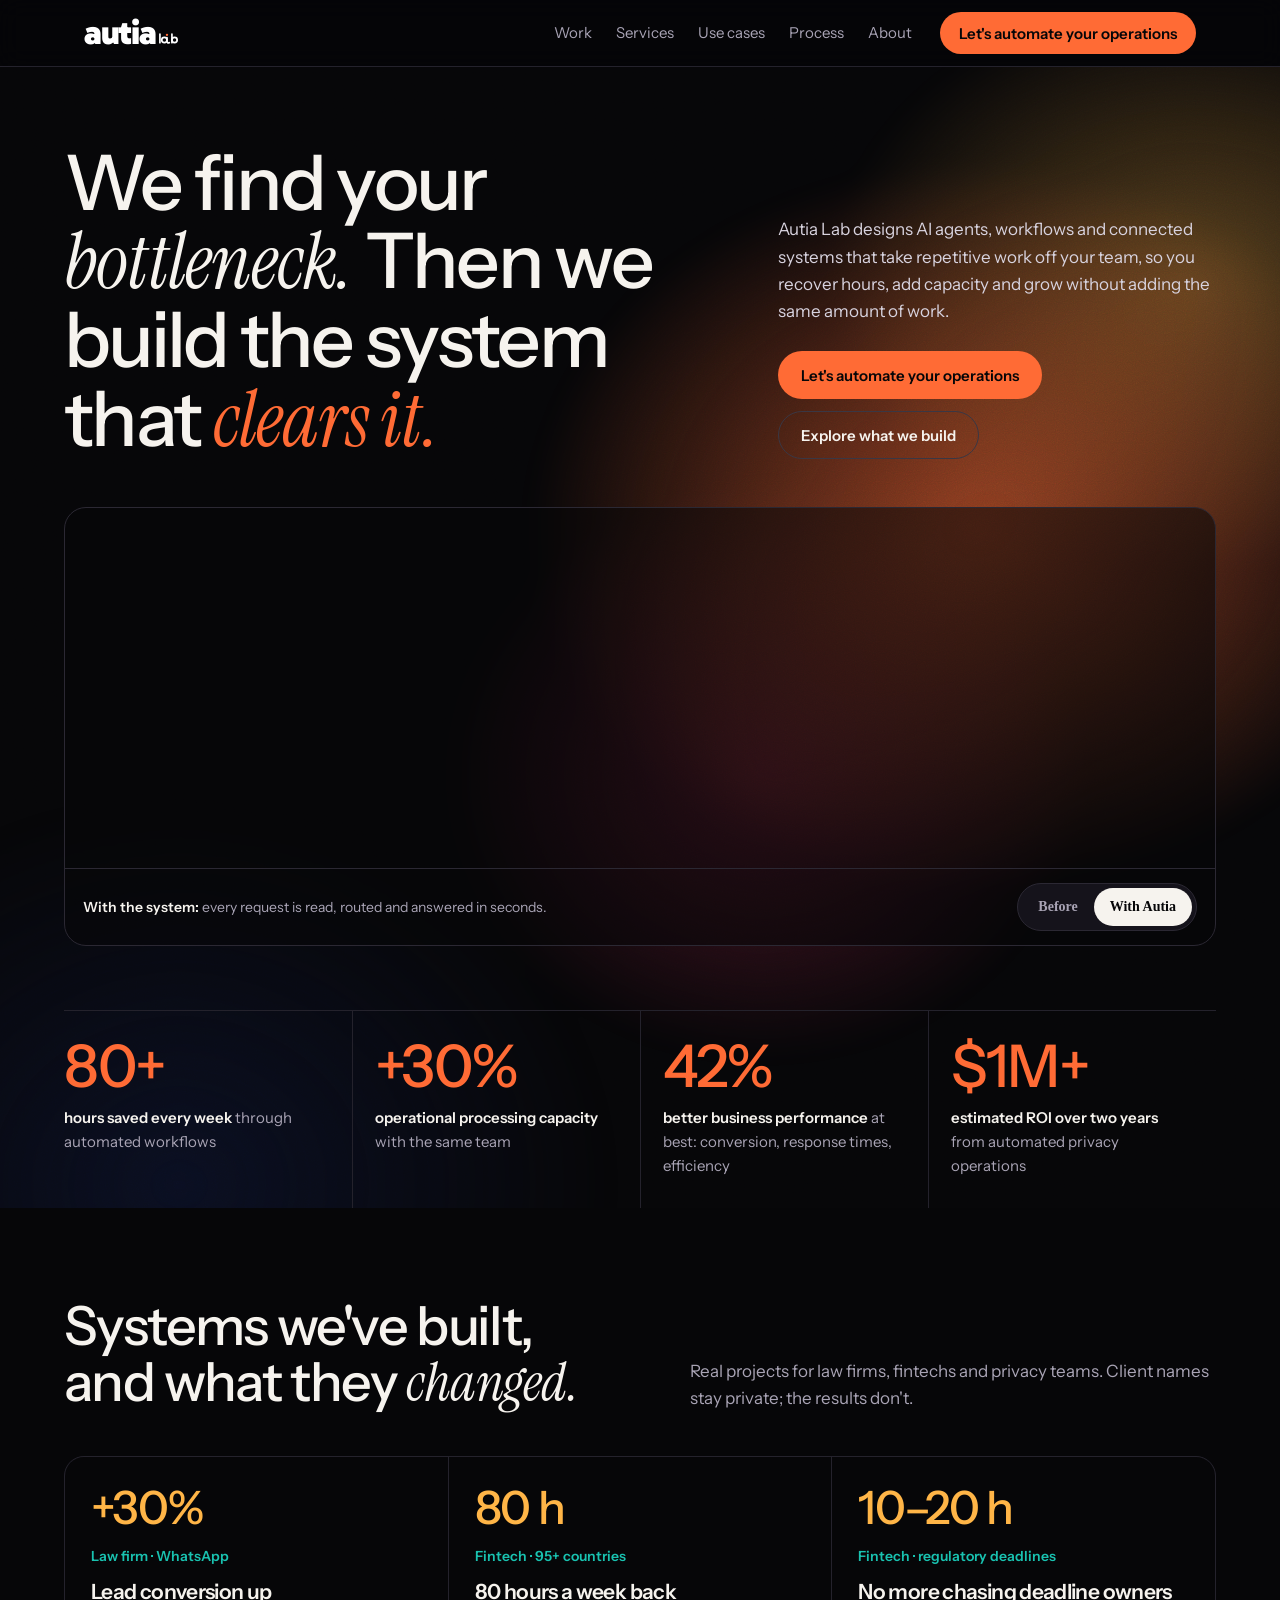
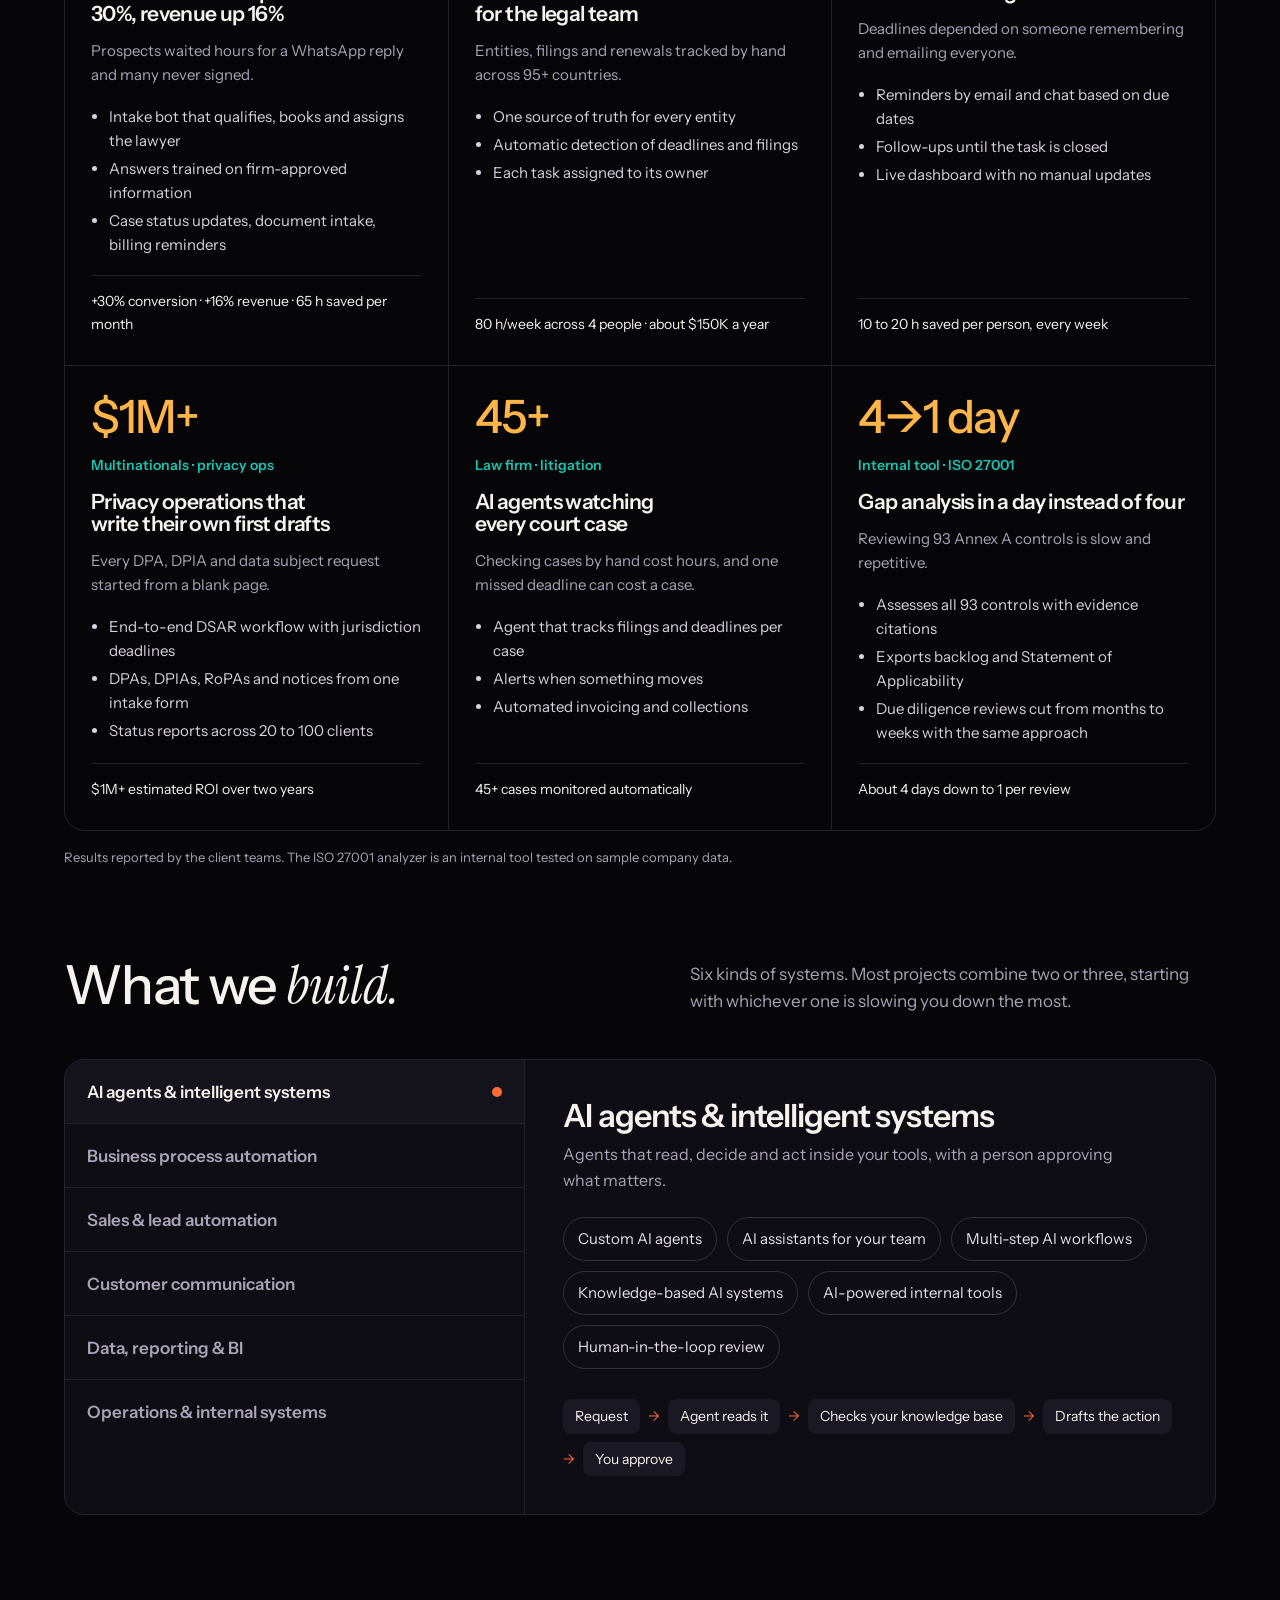
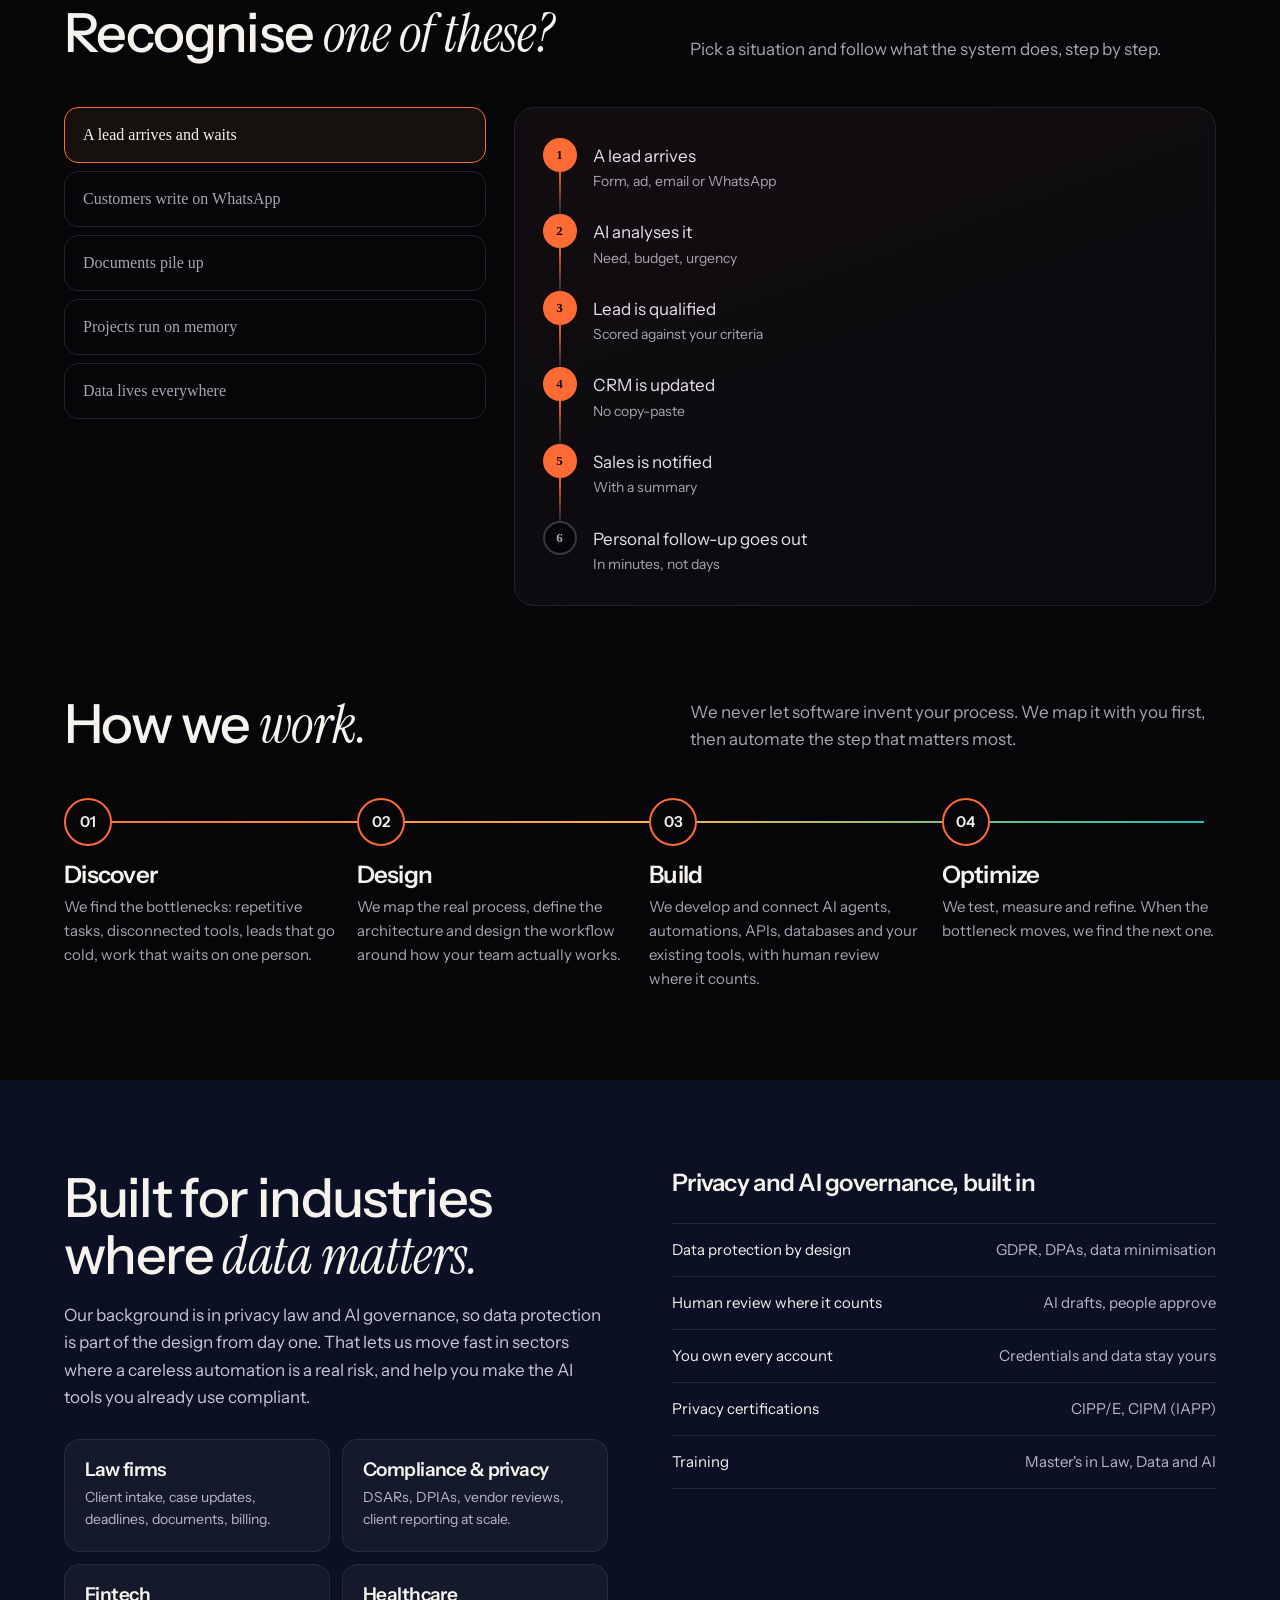
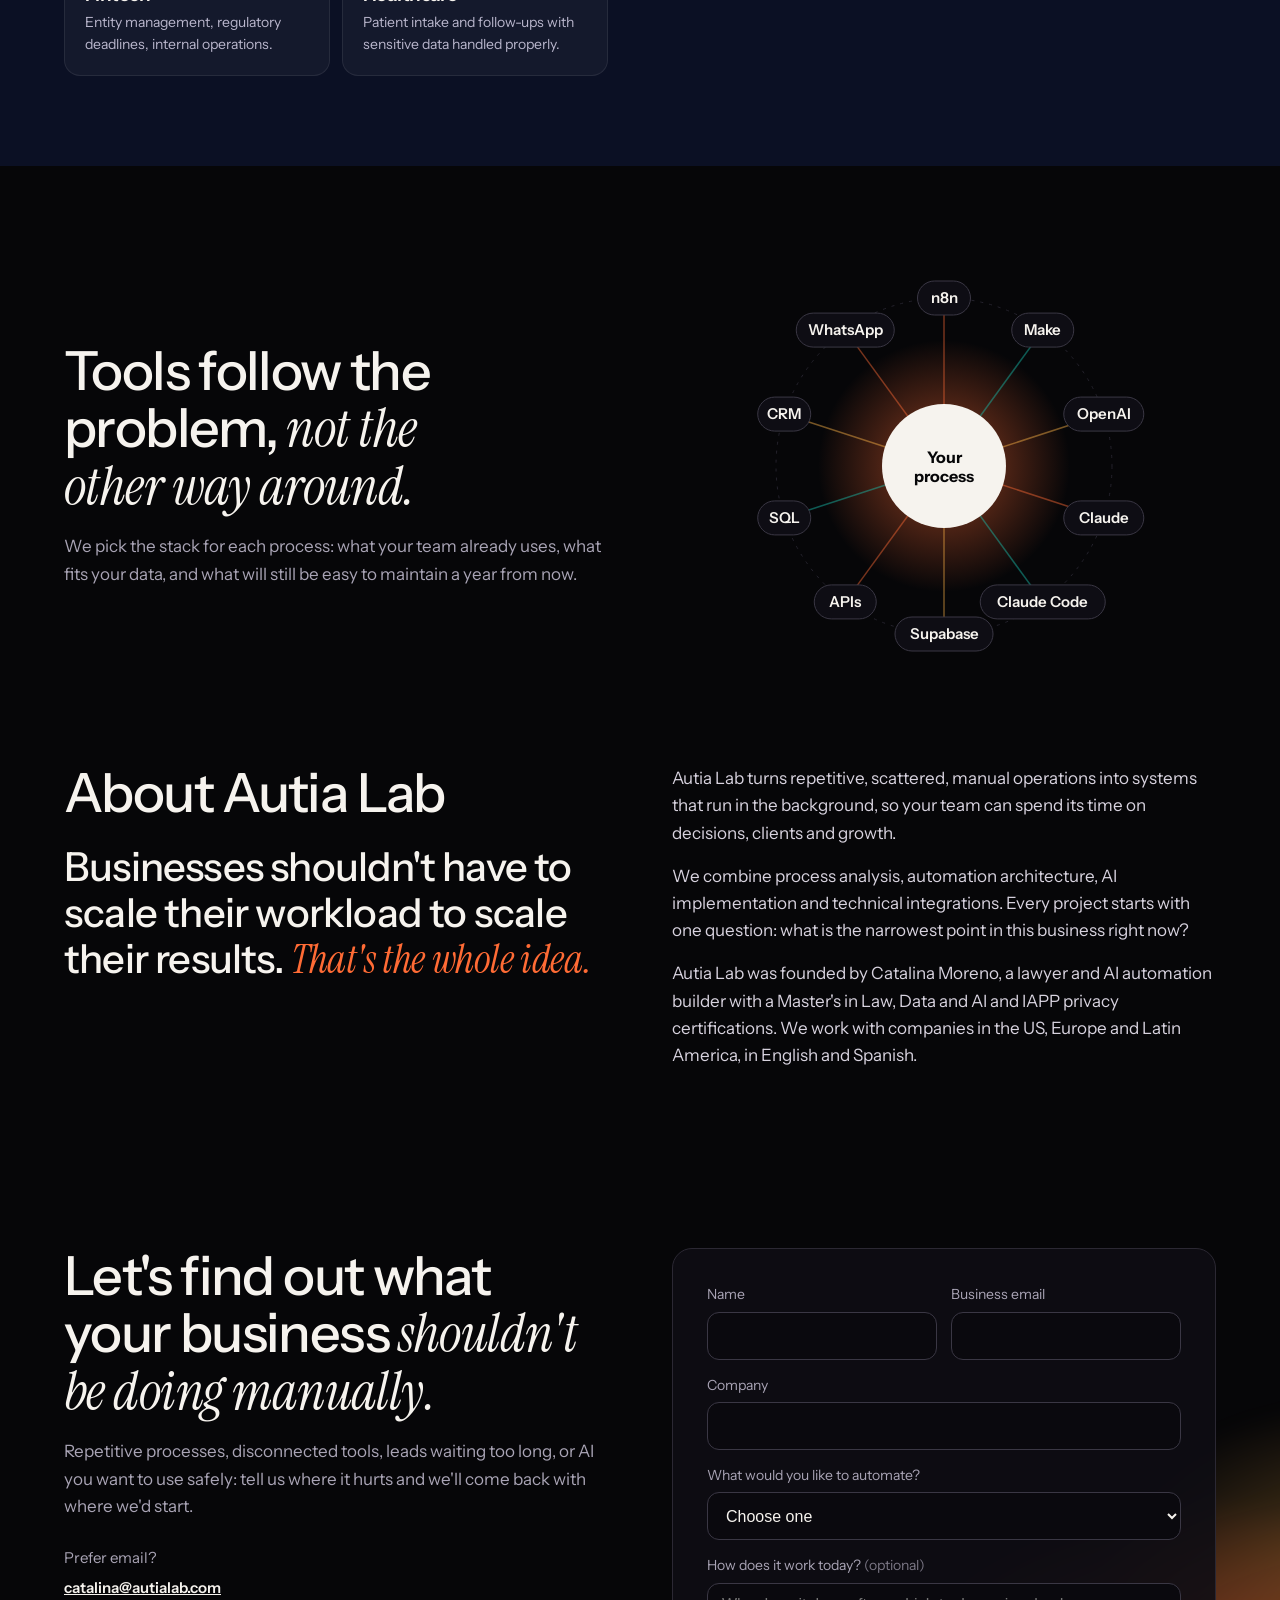
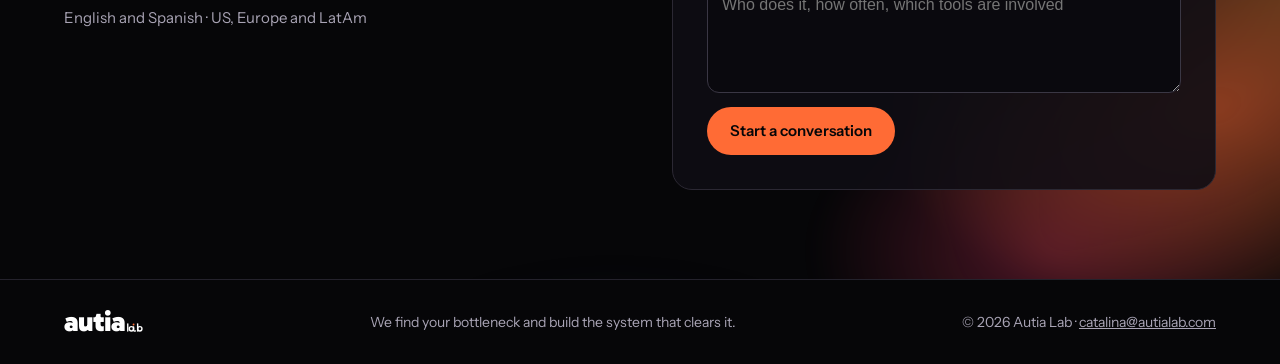
==== index.html @ 91b80140 "Autia Lab website Co-Authored-By: Claude Opus 5.5 <noreply@anthropic.com> Claude-Session: https://cl" ====
<!DOCTYPE html>
<html lang="en">
<head>
<meta charset="utf-8">
<meta name="viewport" content="width=device-width, initial-scale=1">
<title>Autia Lab</title>
<meta name="description" content="Autia Lab finds the bottleneck in your operations and builds the AI system that clears it: AI agents, workflow automation, lead systems and internal tools, with privacy built in.">
<link rel="icon" href="data:image/svg+xml,%3Csvg xmlns='http://www.w3.org/2000/svg' viewBox='0 0 80 80'%3E%3Crect width='80' height='80' rx='18' fill='%23060608'/%3E%3Ccircle cx='31' cy='50' r='15' fill='none' stroke='white' stroke-width='9'/%3E%3Cpath d='M46 37v19c0 9 6 12 13 9' fill='none' stroke='white' stroke-width='9' stroke-linecap='round'/%3E%3Ccircle cx='46' cy='19' r='7' fill='%23FF6B35'/%3E%3C/svg%3E">
<link rel="preconnect" href="https://fonts.googleapis.com">
<link rel="preconnect" href="https://fonts.gstatic.com" crossorigin>
<link href="https://fonts.googleapis.com/css2?family=Gabarito:wght@900&family=Instrument+Sans:wght@400;500;600;700&family=Instrument+Serif:ital@0;1&display=swap" rel="stylesheet">
<style>
/* VOICE occasion: a studio site that sells one promise, calm and exact
   IDEA the bottleneck: work piles up at a narrow neck, the Autia system clears it
   PICTURE live flow of tasks squeezing through a neck, toggled before / after the system
   COLOUR ink black #060608 ground, solar orange #FF6B35 lead, amber and teal support, cream text
   TYPE Instrument Sans + Instrument Serif italic for key words; Gabarito only in the logo
   LAYOUT laptop: headline top-left, flow full width beneath with stats strip; phone: title, flow, buttons */
:root{color-scheme:dark;--bg:#060608;--ink:#F6F3EE;--mute:#A9A4B5;--line:#24222c;--panel:#0e0d14;--org:#FF6B35;--amb:#FFB547;--teal:#19C2B0;--coral:#FF3D6E;--night:#0B1024}
*{box-sizing:border-box;min-width:0}
html{scroll-behavior:smooth;scroll-padding-top:76px}
body{margin:0;background:var(--bg);color:var(--ink);font:16px/1.6 'Instrument Sans',Inter,system-ui,sans-serif;overflow-x:clip}
h1,h2,h3{font-family:'Instrument Sans',Inter,sans-serif;letter-spacing:-.03em;line-height:1.05;margin:0;text-wrap:balance}
h2{font-size:clamp(34px,4.4vw,54px);font-weight:500}
h1 em,h2 em,.big em{font-family:'Instrument Serif',Georgia,serif;font-style:italic;font-weight:400;letter-spacing:-.01em}
h3{font-size:21px;font-weight:600}
p{margin:0}
a{color:inherit}
.band{padding:clamp(56px,7vw,110px) max(5vw,16px)}
.wrap{max-width:1240px;margin:0 auto}
.lead{color:var(--mute);font-size:17px;max-width:62ch}
.head{display:grid;grid-template-columns:minmax(0,1.1fr) minmax(0,1fr);gap:24px 48px;align-items:end;margin-bottom:44px}
.btn{display:inline-flex;align-items:center;gap:10px;min-height:48px;padding:0 22px;border-radius:999px;font:600 15px 'Instrument Sans',Inter,sans-serif;text-decoration:none;border:1px solid transparent;cursor:pointer;transition:transform .2s,background .2s}
.btn:hover{transform:translateY(-1px)}
.btn:focus-visible,button:focus-visible,a:focus-visible,input:focus-visible,select:focus-visible,textarea:focus-visible{outline:2px solid var(--amb);outline-offset:3px}
.pri{background:var(--org);color:#060608}
.pri:hover{background:#ff8455}
.ghost{border-color:#3a3744;color:var(--ink);background:transparent}
.ghost:hover{border-color:var(--ink)}
/* nav */
nav{position:sticky;top:0;z-index:20;background:color-mix(in srgb,var(--bg) 82%,transparent);backdrop-filter:blur(12px);border-bottom:1px solid var(--line)}
.nav{max-width:1240px;margin:0 auto;display:flex;align-items:center;gap:28px;padding:12px max(5vw,16px)}
.logo{display:inline-block;text-decoration:none;font:900 34px/1 Gabarito,sans-serif;letter-spacing:-.04em;color:#fff;white-space:nowrap}
.logo svg{width:.569em;height:.323em;vertical-align:-.0135em;margin-left:.11em;overflow:visible}
.links{display:flex;gap:24px;margin-left:auto}
.links a{text-decoration:none;color:var(--mute);font-size:15px}
.links a:hover{color:var(--ink)}
.nav .btn{min-height:42px;padding:0 18px}
.menu{display:none;margin-left:auto;background:none;border:1px solid #3a3744;color:var(--ink);border-radius:999px;min-height:44px;padding:0 16px;font:600 14px Inter}
/* hero */
.hero{position:relative;overflow:hidden;padding-top:clamp(44px,6vw,84px);padding-bottom:0}
.glow{position:absolute;inset:-10% -10% auto;height:120%;pointer-events:none;background:radial-gradient(42% 38% at 72% 42%,rgba(255,107,53,.55),transparent 70%),radial-gradient(30% 30% at 58% 60%,rgba(255,61,110,.28),transparent 70%),radial-gradient(34% 30% at 86% 24%,rgba(255,181,71,.32),transparent 70%),radial-gradient(40% 40% at 20% 90%,rgba(11,16,36,.9),transparent 70%);filter:blur(10px)}
.grain{position:absolute;inset:0;pointer-events:none;opacity:.22;mix-blend-mode:overlay;background-image:url("data:image/svg+xml,%3Csvg xmlns='http://www.w3.org/2000/svg' width='160' height='160'%3E%3Cfilter id='n'%3E%3CfeTurbulence type='fractalNoise' baseFrequency='.9' numOctaves='2' stitchTiles='stitch'/%3E%3C/filter%3E%3Crect width='100%25' height='100%25' filter='url(%23n)'/%3E%3C/svg%3E")}
.hero .wrap{position:relative}
.hgrid{display:grid;grid-template-columns:minmax(0,1.2fr) minmax(0,.8fr);gap:28px 56px;align-items:end}
.hero h1{font-size:clamp(42px,6vw,80px);font-weight:500;letter-spacing:-.035em;line-height:1.02}
.hero h1 em.o{color:var(--org)}
.hero .lead{color:#d8d3df;margin-bottom:26px}
.ctas{display:flex;flex-wrap:wrap;gap:12px}
.stage{position:relative;margin-top:clamp(28px,4vw,48px);border:1px solid #2b2833;border-radius:22px;background:rgba(6,6,8,.55);overflow:hidden}
.fig{position:relative;height:clamp(250px,30vw,360px)}
.fig canvas{position:absolute;inset:0;width:100%;height:100%}
.bar{display:flex;flex-wrap:wrap;align-items:center;justify-content:space-between;gap:12px;padding:14px 18px;border-top:1px solid #2b2833}
.bar p{color:var(--mute);font-size:14px}
.bar b{color:var(--ink);font-weight:600}
.toggle{display:inline-flex;padding:4px;border-radius:999px;background:#15131b;border:1px solid #2b2833}
.toggle button{min-height:38px;padding:0 16px;border-radius:999px;border:0;background:none;color:var(--mute);font:600 14px Inter;cursor:pointer}
.toggle button[aria-pressed=true]{background:var(--ink);color:#060608}
.stats{display:grid;grid-template-columns:repeat(4,minmax(0,1fr));border-top:1px solid var(--line);margin-top:clamp(36px,5vw,64px)}
.stat{padding:26px 22px 30px 0}
.stat+.stat{padding-left:22px;border-left:1px solid var(--line)}
.num{font:500 clamp(38px,4.6vw,60px)/1 'Instrument Sans',sans-serif;letter-spacing:-.03em;color:var(--org);white-space:nowrap}
.stat p{color:var(--mute);font-size:15px;margin-top:10px}
.stat b{color:var(--ink);font-weight:600}
/* work */
.cases{display:grid;grid-template-columns:repeat(3,minmax(0,1fr));gap:1px;background:var(--line);border:1px solid var(--line);border-radius:20px;overflow:hidden}
.case{background:var(--bg);padding:28px 26px 30px;display:flex;flex-direction:column;gap:14px}
.case .k{font:500 clamp(34px,3.6vw,46px)/1 'Instrument Sans',sans-serif;letter-spacing:-.03em;color:var(--amb)}
.case .who{font-size:14px;color:var(--teal);font-weight:600}
.case p{color:var(--mute);font-size:15px}
.case ul{margin:0;padding-left:18px;color:#d8d3df;font-size:15px}
.case li{margin:4px 0}
.case .res{margin-top:auto;padding-top:14px;border-top:1px solid var(--line);font-size:14px;color:var(--ink)}
.note{color:var(--mute);font-size:13px;margin-top:16px}
/* services */
.svc{display:grid;grid-template-columns:minmax(0,.8fr) minmax(0,1.2fr);gap:0;border:1px solid var(--line);border-radius:20px;overflow:hidden;background:var(--panel)}
.tabs{display:flex;flex-direction:column;border-right:1px solid var(--line)}
.tabs button{display:flex;justify-content:space-between;align-items:center;gap:12px;text-align:left;min-height:64px;padding:16px 22px;background:none;border:0;border-bottom:1px solid var(--line);color:var(--mute);font:600 17px 'Instrument Sans',Inter,sans-serif;cursor:pointer}
.tabs button:last-child{border-bottom:0}
.tabs button[aria-selected=true]{color:var(--ink);background:#15131b}
.tabs button[aria-selected=true]::after{content:"";width:10px;height:10px;border-radius:50%;background:var(--org);flex:none}
.pane{padding:clamp(24px,3vw,40px)}
.pane h3{font-size:clamp(24px,2.6vw,32px);margin-bottom:10px}
.pane>p{color:var(--mute);max-width:52ch}
.chips{display:flex;flex-wrap:wrap;gap:10px;margin-top:24px}
.chip{padding:9px 14px;border:1px solid #33303c;border-radius:999px;font-size:15px;color:#e6e1ea}
.mini{margin-top:30px;display:flex;align-items:center;flex-wrap:wrap;gap:8px;font-size:14px;color:var(--mute)}
.mini span{padding:6px 12px;border-radius:8px;background:#1a1822;color:var(--ink)}
.mini i{font-style:normal;color:var(--org)}
/* use cases */
.ucs{display:grid;grid-template-columns:minmax(0,.75fr) minmax(0,1.25fr);gap:28px;align-items:start}
.uclist{display:flex;flex-direction:column;gap:8px}
.uclist button{text-align:left;min-height:56px;padding:14px 18px;border-radius:14px;border:1px solid var(--line);background:none;color:var(--mute);font:500 16px Inter;cursor:pointer}
.uclist button[aria-pressed=true]{border-color:var(--org);color:var(--ink);background:#15110f}
.rail{position:relative;border:1px solid var(--line);border-radius:20px;padding:30px 28px;background:linear-gradient(160deg,#120d10,#0a0a0f)}
.steps{list-style:none;margin:0;padding:0;display:flex;flex-direction:column;gap:0}
.steps li{position:relative;display:grid;grid-template-columns:34px minmax(0,1fr);gap:16px;padding:0 0 22px}
.steps li:last-child{padding-bottom:0}
.steps li::before{content:"";position:absolute;left:16px;top:30px;bottom:0;width:2px;background:#2b2833}
.steps li:last-child::before{display:none}
.dot{width:34px;height:34px;border-radius:50%;border:2px solid #3a3744;display:grid;place-items:center;font:700 13px Inter;color:var(--mute);background:var(--bg);transition:all .35s}
.steps li.on .dot{border-color:var(--org);background:var(--org);color:#060608}
.steps li.on::before{background:linear-gradient(var(--org),#2b2833)}
.steps p{padding-top:5px;font-size:17px;color:#e6e1ea}
.steps small{display:block;color:var(--mute);font-size:14px}
/* process */
.proc{display:grid;grid-template-columns:repeat(4,minmax(0,1fr));gap:18px;position:relative}
.proc::before{content:"";position:absolute;left:12px;right:12px;top:23px;height:2px;background:linear-gradient(90deg,var(--org),var(--amb),var(--teal))}
.st{position:relative;padding-top:64px}
.st .n{position:absolute;top:0;left:0;width:48px;height:48px;border-radius:50%;background:var(--bg);border:2px solid var(--org);display:grid;place-items:center;font:600 15px 'Instrument Sans',sans-serif;color:var(--ink)}
.st h3{margin-bottom:8px;font-size:24px}
.st p{color:var(--mute);font-size:15px}
/* trust */
.trust{background:var(--night)}
.tgrid{display:grid;grid-template-columns:minmax(0,1fr) minmax(0,1fr);gap:clamp(28px,5vw,72px);align-items:start}
.inds{display:grid;grid-template-columns:repeat(2,minmax(0,1fr));gap:12px;margin-top:28px}
.ind{padding:20px;border-radius:16px;background:rgba(255,255,255,.04);border:1px solid rgba(255,255,255,.08)}
.ind h3{font-size:19px;margin-bottom:6px}
.ind p{color:#b9b6cc;font-size:14px}
.creds{list-style:none;margin:28px 0 0;padding:0;border-top:1px solid rgba(255,255,255,.1)}
.creds li{display:flex;justify-content:space-between;gap:16px;padding:14px 0;border-bottom:1px solid rgba(255,255,255,.1);font-size:15px}
.creds span{color:#b9b6cc;text-align:right}
/* stack */
.eco{display:grid;grid-template-columns:minmax(0,1fr) minmax(0,1fr);gap:clamp(28px,5vw,72px);align-items:center}
.ecofig{position:relative;height:420px}
.ecofig svg{position:absolute;inset:0;width:100%;height:100%}
svg text{paint-order:stroke;stroke:var(--bg);stroke-width:5px}
/* about */
.about{display:grid;grid-template-columns:minmax(0,1fr) minmax(0,1fr);gap:clamp(28px,5vw,72px)}
.about .big{font:500 clamp(28px,3.2vw,40px)/1.15 'Instrument Sans',sans-serif;letter-spacing:-.02em}
.about .big em{color:var(--org)}
.about .txt{display:flex;flex-direction:column;gap:16px;color:#d8d3df;font-size:17px}
/* contact */
.contact{position:relative;overflow:hidden}
.contact .glow{inset:auto -20% -40% 30%;height:110%}
.cgrid{position:relative;display:grid;grid-template-columns:minmax(0,1fr) minmax(0,1fr);gap:clamp(28px,5vw,72px);align-items:start}
form{display:grid;gap:14px;padding:clamp(22px,3vw,34px);border-radius:20px;background:rgba(14,13,20,.88);border:1px solid #2b2833}
.row{display:grid;grid-template-columns:minmax(0,1fr) minmax(0,1fr);gap:14px}
label{display:grid;gap:6px;font-size:14px;color:var(--mute)}
input,select,textarea{font:16px Inter,sans-serif;color:var(--ink);background:#0a090e;border:1px solid #3a3744;border-radius:12px;padding:12px 14px;min-height:48px;width:100%}
textarea{min-height:110px;resize:vertical}
.ok{display:none;padding:16px;border-radius:12px;background:#14231f;border:1px solid #1d5a50;font-size:15px}
.ok.show{display:block}
.ok a{color:var(--teal)}
.direct{margin-top:26px;display:flex;flex-direction:column;gap:6px;color:var(--mute);font-size:15px}
.direct a{color:var(--ink);font-weight:600}
footer{border-top:1px solid var(--line);padding:28px max(5vw,16px)}
.foot{max-width:1240px;margin:0 auto;display:flex;flex-wrap:wrap;gap:16px;align-items:center;justify-content:space-between;color:var(--mute);font-size:14px}
@media(max-width:900px){.links,.nav .btn{display:none}.menu{display:inline-flex;align-items:center}.links.open{display:flex;position:absolute;top:100%;left:0;right:0;flex-direction:column;gap:0;background:var(--bg);border-bottom:1px solid var(--line);padding:8px max(5vw,16px)}.links.open a{padding:12px 0;font-size:17px}.hgrid,.head,.tgrid,.eco,.about,.cgrid,.ucs{grid-template-columns:minmax(0,1fr)}.cases{grid-template-columns:repeat(2,minmax(0,1fr))}.stats{grid-template-columns:repeat(2,minmax(0,1fr))}.stat:nth-child(3){padding-left:0;border-left:0}.stat:nth-child(n+3){border-top:1px solid var(--line)}.proc{grid-template-columns:repeat(2,minmax(0,1fr));row-gap:36px}.proc::before{display:none}}
@media(max-width:640px){.cases,.svc,.row,.inds{grid-template-columns:minmax(0,1fr)}.tabs{flex-direction:row;overflow-x:auto;border-right:0;border-bottom:1px solid var(--line)}.tabs button{flex:none;border-bottom:0;border-right:1px solid var(--line);min-height:56px;font-size:15px}.tabs button[aria-selected=true]::after{display:none}.proc{grid-template-columns:minmax(0,1fr)}.stat{padding-right:12px}.stat+.stat{padding-left:12px}.ecofig{height:340px}.bar{flex-direction:column;align-items:flex-start}}
@media(prefers-reduced-motion:reduce){html{scroll-behavior:auto}.btn,.dot{transition:none}}
</style>
</head>
<body>
<nav aria-label="Main">
  <div class="nav">
    <a class="logo" href="#top" aria-label="Autia Lab home">autia<svg viewBox="0 6 148 84" fill="none" stroke-width="13" stroke-linecap="round" aria-hidden="true"><path d="M7 14V80" stroke="currentColor"/><circle cx="41" cy="60" r="20" stroke="currentColor"/><path d="M61 42V68C61 80 69 84 79 80" stroke="currentColor"/><circle cx="61" cy="20" r="9" fill="#FF6B35" stroke="none"/><path d="M99 14V80" stroke="currentColor"/><circle cx="119" cy="60" r="20" stroke="currentColor"/></svg></a>
    <div class="links" id="links">
      <a href="#work">Work</a><a href="#services">Services</a><a href="#cases">Use cases</a><a href="#process">Process</a><a href="#about">About</a>
    </div>
    <a class="btn pri" href="#contact">Let's automate your operations</a>
    <button class="menu" id="menu" aria-expanded="false" aria-controls="links">Menu</button>
  </div>
</nav>

<header class="band hero" id="top">
  <div class="glow"></div><div class="grain"></div>
  <div class="wrap">
    <div class="hgrid">
      <h1>We find your <em>bottleneck.</em> Then we build the system that <em class="o">clears&nbsp;it.</em></h1>
      <div>
        <p class="lead">Autia Lab designs AI agents, workflows and connected systems that take repetitive work off your team, so you recover hours, add capacity and grow without adding the same amount of work.</p>
        <div class="ctas"><a class="btn pri" href="#contact">Let's automate your operations</a><a class="btn ghost" href="#services">Explore what we build</a></div>
      </div>
    </div>
    <div class="stage">
      <div class="fig" id="flow" role="img" aria-label="Animation: requests from WhatsApp, email, forms, documents and the CRM pile up at a narrow bottleneck; with the Autia system they flow through to qualified leads, replies, updated records and assigned tasks."><canvas id="cv"></canvas></div>
      <div class="bar">
        <p id="cap"><b>With the system:</b> every request is read, routed and answered in seconds.</p>
        <div class="toggle" role="group" aria-label="Compare">
          <button type="button" id="bBefore" aria-pressed="false">Before</button>
          <button type="button" id="bAfter" aria-pressed="true">With Autia</button>
        </div>
      </div>
    </div>
    <div class="stats" id="stats">
      <div class="stat"><div class="num" data-to="80" data-pre="" data-suf="+">80+</div><p><b>hours saved every week</b> through automated workflows</p></div>
      <div class="stat"><div class="num" data-to="30" data-pre="+" data-suf="%">+30%</div><p><b>operational processing capacity</b> with the same team</p></div>
      <div class="stat"><div class="num" data-to="42" data-pre="" data-suf="%">42%</div><p><b>better business performance</b> at best: conversion, response times, efficiency</p></div>
      <div class="stat"><div class="num" data-to="1" data-pre="$" data-suf="M+">$1M+</div><p><b>estimated ROI over two years</b> from automated privacy operations</p></div>
    </div>
  </div>
</header>

<section class="band" id="work" aria-labelledby="wt">
  <div class="wrap">
    <div class="head"><h2 id="wt">Systems we've built, and what they <em>changed.</em></h2><p class="lead">Real projects for law firms, fintechs and privacy teams. Client names stay private; the results don't.</p></div>
    <div class="cases" id="caseGrid"></div>
    <p class="note">Results reported by the client teams. The ISO 27001 analyzer is an internal tool tested on sample company data.</p>
  </div>
</section>

<section class="band" id="services" aria-labelledby="st" style="padding-top:0">
  <div class="wrap">
    <div class="head"><h2 id="st">What we <em>build.</em></h2><p class="lead">Six kinds of systems. Most projects combine two or three, starting with whichever one is slowing you down the most.</p></div>
    <div class="svc">
      <div class="tabs" role="tablist" aria-label="Service categories" id="tabs"></div>
      <div class="pane" role="tabpanel" id="pane" aria-live="polite"></div>
    </div>
  </div>
</section>

<section class="band" id="cases" aria-labelledby="ut" style="padding-top:0">
  <div class="wrap">
    <div class="head"><h2 id="ut">Recognise <em>one of these?</em></h2><p class="lead">Pick a situation and follow what the system does, step by step.</p></div>
    <div class="ucs">
      <div class="uclist" id="uclist"></div>
      <div class="rail"><ol class="steps" id="steps"></ol></div>
    </div>
  </div>
</section>

<section class="band" id="process" aria-labelledby="pt" style="padding-top:0">
  <div class="wrap">
    <div class="head"><h2 id="pt">How we <em>work.</em></h2><p class="lead">We never let software invent your process. We map it with you first, then automate the step that matters most.</p></div>
    <div class="proc">
      <div class="st"><div class="n">01</div><h3>Discover</h3><p>We find the bottlenecks: repetitive tasks, disconnected tools, leads that go cold, work that waits on one person.</p></div>
      <div class="st"><div class="n">02</div><h3>Design</h3><p>We map the real process, define the architecture and design the workflow around how your team actually works.</p></div>
      <div class="st"><div class="n">03</div><h3>Build</h3><p>We develop and connect AI agents, automations, APIs, databases and your existing tools, with human review where it counts.</p></div>
      <div class="st"><div class="n">04</div><h3>Optimize</h3><p>We test, measure and refine. When the bottleneck moves, we find the next one.</p></div>
    </div>
  </div>
</section>

<section class="band trust" aria-labelledby="tt">
  <div class="wrap tgrid">
    <div>
      <h2 id="tt">Built for industries where <em>data matters.</em></h2>
      <p class="lead" style="color:#c9c6d9;margin-top:18px">Our background is in privacy law and AI governance, so data protection is part of the design from day one. That lets us move fast in sectors where a careless automation is a real risk, and help you make the AI tools you already use compliant.</p>
      <div class="inds">
        <div class="ind"><h3>Law firms</h3><p>Client intake, case updates, deadlines, documents, billing.</p></div>
        <div class="ind"><h3>Compliance & privacy</h3><p>DSARs, DPIAs, vendor reviews, client reporting at scale.</p></div>
        <div class="ind"><h3>Fintech</h3><p>Entity management, regulatory deadlines, internal operations.</p></div>
        <div class="ind"><h3>Healthcare</h3><p>Patient intake and follow-ups with sensitive data handled properly.</p></div>
      </div>
    </div>
    <div>
      <h3 style="font-size:24px">Privacy and AI governance, built in</h3>
      <ul class="creds">
        <li>Data protection by design<span>GDPR, DPAs, data minimisation</span></li>
        <li>Human review where it counts<span>AI drafts, people approve</span></li>
        <li>You own every account<span>Credentials and data stay yours</span></li>
        <li>Privacy certifications<span>CIPP/E, CIPM (IAPP)</span></li>
        <li>Training<span>Master's in Law, Data and AI</span></li>
      </ul>
    </div>
  </div>
</section>

<section class="band" aria-labelledby="et">
  <div class="wrap eco">
    <div>
      <h2 id="et">Tools follow the problem, <em>not the other way around.</em></h2>
      <p class="lead" style="margin-top:18px">We pick the stack for each process: what your team already uses, what fits your data, and what will still be easy to maintain a year from now.</p>
    </div>
    <div class="ecofig" id="eco" role="img" aria-label="Your process at the centre, connected to n8n, Make, OpenAI, Claude, Claude Code, Supabase, APIs, SQL, CRM and WhatsApp"><svg id="ecosvg"></svg></div>
  </div>
</section>

<section class="band" id="about" aria-labelledby="at" style="padding-top:0">
  <div class="wrap about">
    <div>
      <h2 id="at" style="margin-bottom:22px">About Autia Lab</h2>
      <p class="big">Businesses shouldn't have to scale their workload to scale their results. <em>That's the whole idea.</em></p>
    </div>
    <div class="txt">
      <p>Autia Lab turns repetitive, scattered, manual operations into systems that run in the background, so your team can spend its time on decisions, clients and growth.</p>
      <p>We combine process analysis, automation architecture, AI implementation and technical integrations. Every project starts with one question: what is the narrowest point in this business right now?</p>
      <p>Autia Lab was founded by Catalina Moreno, a lawyer and AI automation builder with a Master's in Law, Data and AI and IAPP privacy certifications. We work with companies in the US, Europe and Latin America, in English and Spanish.</p>
    </div>
  </div>
</section>

<section class="band contact" id="contact" aria-labelledby="ct">
  <div class="glow"></div>
  <div class="wrap cgrid">
    <div>
      <h2 id="ct">Let's find out what your business <em>shouldn't be doing manually.</em></h2>
      <p class="lead" style="margin-top:18px">Repetitive processes, disconnected tools, leads waiting too long, or AI you want to use safely: tell us where it hurts and we'll come back with where we'd start.</p>
      <div class="direct"><span>Prefer email?</span><a href="mailto:catalina@autialab.com">catalina@autialab.com</a><span>English and Spanish · US, Europe and LatAm</span></div>
    </div>
    <form id="form" novalidate>
      <div class="row">
        <label for="fName">Name<input id="fName" name="name" autocomplete="name" required></label>
        <label for="fEmail">Business email<input id="fEmail" name="email" type="email" autocomplete="email" required></label>
      </div>
      <label for="fCo">Company<input id="fCo" name="company" autocomplete="organization"></label>
      <label for="fWhat">What would you like to automate?
        <select id="fWhat" name="what" required>
          <option value="">Choose one</option><option>Lead generation and follow-ups</option><option>WhatsApp and customer communication</option><option>Internal operations and tasks</option><option>Documents and data processing</option><option>Reporting and dashboards</option><option>AI agents or internal AI tools</option><option>Privacy or AI compliance review</option><option>Not sure yet</option>
        </select></label>
      <label for="fDesc"><span>How does it work today? <span style="opacity:.7">(optional)</span></span><textarea id="fDesc" name="desc" placeholder="Who does it, how often, which tools are involved"></textarea></label>
      <button class="btn pri" type="submit" style="justify-self:start">Start a conversation</button>
      <div class="ok" id="ok" role="status"></div>
    </form>
  </div>
</section>

<footer><div class="foot"><a class="logo" href="#top" aria-label="Autia Lab, back to top" style="font-size:28px">autia<svg viewBox="0 6 148 84" fill="none" stroke-width="13" stroke-linecap="round" aria-hidden="true"><path d="M7 14V80" stroke="currentColor"/><circle cx="41" cy="60" r="20" stroke="currentColor"/><path d="M61 42V68C61 80 69 84 79 80" stroke="currentColor"/><circle cx="61" cy="20" r="9" fill="#FF6B35" stroke="none"/><path d="M99 14V80" stroke="currentColor"/><circle cx="119" cy="60" r="20" stroke="currentColor"/></svg></a><span>We find your bottleneck and build the system that clears it.</span><span>© 2026 Autia Lab · <a href="mailto:catalina@autialab.com">catalina@autialab.com</a></span></div></footer>

<script>
{
const $=s=>document.querySelector(s);
const esc=t=>String(t).replace(/[&<>"']/g,c=>({'&':'&amp;','<':'&lt;','>':'&gt;','"':'&quot;',"'":'&#39;'}[c]));
const RM=matchMedia('(prefers-reduced-motion: reduce)').matches;

/* nav */
const menu=$('#menu'),links=$('#links');
menu.addEventListener('click',()=>{const o=links.classList.toggle('open');menu.setAttribute('aria-expanded',o)});
links.addEventListener('click',e=>{if(e.target.tagName==='A'){links.classList.remove('open');menu.setAttribute('aria-expanded','false')}});

/* case studies */
const CASES=[
 {k:'+30%',who:'Law firm · WhatsApp',t:'Lead conversion up 30%, revenue up 16%',p:'Prospects waited hours for a WhatsApp reply and many never signed.',b:['Intake bot that qualifies, books and assigns the lawyer','Answers trained on firm-approved information','Case status updates, document intake, billing reminders'],r:'+30% conversion · +16% revenue · 65 h saved per month'},
 {k:'80 h',who:'Fintech · 95+ countries',t:'80 hours a week back for the legal team',p:'Entities, filings and renewals tracked by hand across 95+ countries.',b:['One source of truth for every entity','Automatic detection of deadlines and filings','Each task assigned to its owner'],r:'80 h/week across 4 people · about $150K a year'},
 {k:'10–20 h',who:'Fintech · regulatory deadlines',t:'No more chasing deadline owners',p:'Deadlines depended on someone remembering and emailing everyone.',b:['Reminders by email and chat based on due dates','Follow-ups until the task is closed','Live dashboard with no manual updates'],r:'10 to 20 h saved per person, every week'},
 {k:'$1M+',who:'Multinationals · privacy ops',t:'Privacy operations that write their own first drafts',p:'Every DPA, DPIA and data subject request started from a blank page.',b:['End-to-end DSAR workflow with jurisdiction deadlines','DPAs, DPIAs, RoPAs and notices from one intake form','Status reports across 20 to 100 clients'],r:'$1M+ estimated ROI over two years'},
 {k:'45+',who:'Law firm · litigation',t:'AI agents watching every court case',p:'Checking cases by hand cost hours, and one missed deadline can cost a case.',b:['Agent that tracks filings and deadlines per case','Alerts when something moves','Automated invoicing and collections'],r:'45+ cases monitored automatically'},
 {k:'4→1 day',who:'Internal tool · ISO 27001',t:'Gap analysis in a day instead of four',p:'Reviewing 93 Annex A controls is slow and repetitive.',b:['Assesses all 93 controls with evidence citations','Exports backlog and Statement of Applicability','Due diligence reviews cut from months to weeks with the same approach'],r:'About 4 days down to 1 per review'}
];
$('#caseGrid').innerHTML=CASES.map(c=>`<article class="case"><div class="k">${esc(c.k)}</div><div class="who">${esc(c.who)}</div><h3>${esc(c.t)}</h3><p>${esc(c.p)}</p><ul>${c.b.map(x=>`<li>${esc(x)}</li>`).join('')}</ul><div class="res">${esc(c.r)}</div></article>`).join('');

/* services */
const SVC=[
 {n:'AI agents & intelligent systems',d:'Agents that read, decide and act inside your tools, with a person approving what matters.',i:['Custom AI agents','AI assistants for your team','Multi-step AI workflows','Knowledge-based AI systems','AI-powered internal tools','Human-in-the-loop review'],f:['Request','Agent reads it','Checks your knowledge base','Drafts the action','You approve']},
 {n:'Business process automation',d:'The repetitive steps between your tools, done automatically and the same way every time.',i:['End-to-end workflows','Administrative tasks','Internal operational flows','Document processing','Data extraction','Approval workflows','Cross-platform automation'],f:['Trigger','Extract data','Validate','Update systems','Notify team']},
 {n:'Sales & lead automation',d:'Every lead answered fast, qualified and followed up, without anyone copying data by hand.',i:['Lead generation','Lead enrichment','Lead qualification','Lead routing','Automated follow-ups','CRM integrations','Lead pipelines'],f:['New lead','Enrich','Score','Route to sales','Follow up']},
 {n:'Customer communication',d:'Clients get answers on the channel they already use, and hard cases reach a person.',i:['WhatsApp automation','AI customer support','Automated responses','Conversational workflows','Client onboarding','Follow-up systems'],f:['WhatsApp message','Understand request','Find answer','Reply','Escalate if needed']},
 {n:'Data, reporting & BI',d:'Numbers collected, joined and reported for you, so meetings start with answers.',i:['Automated reporting','Data consolidation','Dashboards','Performance monitoring','Database workflows','Automated insights'],f:['Scattered data','Consolidate','Clean','Dashboard','Weekly report']},
 {n:'Operations & internal systems',d:'Projects, tasks and knowledge organised so nothing depends on someone remembering.',i:['Project management automation','Task management systems','Team workflows','Internal knowledge systems','Alerts and notifications','Process optimization'],f:['New project','Create tasks','Assign owners','Track progress','Alert on delays']}
];
const tabs=$('#tabs'),pane=$('#pane');
tabs.innerHTML=SVC.map((s,i)=>`<button role="tab" id="tab${i}" aria-controls="pane" aria-selected="${i===0}" tabindex="${i===0?0:-1}">${esc(s.n)}</button>`).join('');
const showSvc=i=>{const s=SVC[i];tabs.querySelectorAll('button').forEach((b,j)=>{b.setAttribute('aria-selected',j===i);b.tabIndex=j===i?0:-1});pane.setAttribute('aria-labelledby','tab'+i);pane.innerHTML=`<h3>${esc(s.n)}</h3><p>${esc(s.d)}</p><div class="chips">${s.i.map(x=>`<span class="chip">${esc(x)}</span>`).join('')}</div><div class="mini">${s.f.map(x=>`<span>${esc(x)}</span>`).join('<i>→</i>')}</div>`};
tabs.addEventListener('click',e=>{const b=e.target.closest('button');if(b)showSvc([...tabs.children].indexOf(b))});
tabs.addEventListener('keydown',e=>{const bs=[...tabs.children],i=bs.indexOf(document.activeElement);if(i<0)return;let j=i;if(['ArrowDown','ArrowRight'].includes(e.key))j=(i+1)%bs.length;else if(['ArrowUp','ArrowLeft'].includes(e.key))j=(i-1+bs.length)%bs.length;else return;e.preventDefault();bs[j].focus();showSvc(j)});
showSvc(0);

/* use cases */
const UC=[
 {n:'A lead arrives and waits',s:[['A lead arrives','Form, ad, email or WhatsApp'],['AI analyses it','Need, budget, urgency'],['Lead is qualified','Scored against your criteria'],['CRM is updated','No copy-paste'],['Sales is notified','With a summary'],['Personal follow-up goes out','In minutes, not days']]},
 {n:'Customers write on WhatsApp',s:[['Customer sends a message','Any hour'],['AI understands the request','Question, booking or problem'],['Information is retrieved','Only approved content'],['Answer is sent','In their language'],['Hard cases reach a person','With full context']]},
 {n:'Documents pile up',s:[['Documents arrive','Email, uploads, scans'],['Data is extracted','Names, dates, amounts'],['Information is checked','Missing items flagged'],['Records are updated','In the right system'],['Reports are generated','Ready to review']]},
 {n:'Projects run on memory',s:[['A project starts','From a signed deal or request'],['Tasks are created','From your template'],['Owners are assigned','By role or workload'],['Progress is tracked','Automatically'],['Alerts go out','Before deadlines slip']]},
 {n:'Data lives everywhere',s:[['Data sits in five tools','Sheets, CRM, billing, email'],['It is consolidated','On a schedule'],['It is cleaned','Duplicates and gaps fixed'],['Dashboards update','Always current'],['Reports send themselves','Weekly or monthly']]}
];
const ucl=$('#uclist'),steps=$('#steps');let ucTimer=null,ucOn=0;
ucl.innerHTML=UC.map((u,i)=>`<button type="button" aria-pressed="${i===0}">${esc(u.n)}</button>`).join('');
const runUC=i=>{ucOn=i;ucl.querySelectorAll('button').forEach((b,j)=>b.setAttribute('aria-pressed',j===i));steps.innerHTML=UC[i].s.map((s,k)=>`<li><span class="dot">${k+1}</span><p>${esc(s[0])}<small>${esc(s[1])}</small></p></li>`).join('');const lis=[...steps.children];clearInterval(ucTimer);if(RM){lis.forEach(l=>l.classList.add('on'));return}let k=0;lis[0].classList.add('on');ucTimer=setInterval(()=>{k++;if(k<lis.length)lis[k].classList.add('on');else{clearInterval(ucTimer)}},550)};
ucl.addEventListener('click',e=>{const b=e.target.closest('button');if(b)runUC([...ucl.children].indexOf(b))});
runUC(0);

/* ecosystem */
const ecoBox=$('#eco'),eco=$('#ecosvg');
const TOOLS=['n8n','Make','OpenAI','Claude','Claude Code','Supabase','APIs','SQL','CRM','WhatsApp'];
const drawEco=()=>{const W=ecoBox.clientWidth,H=ecoBox.clientHeight;if(!W)return;const cx=W/2,cy=H/2,R=Math.min(W*.42,H*.40),fs=W<420?13:15;let s=`<defs><radialGradient id="cg"><stop offset="0" stop-color="#FF6B35" stop-opacity=".55"/><stop offset="1" stop-color="#FF6B35" stop-opacity="0"/></radialGradient></defs><circle cx="${cx}" cy="${cy}" r="${R*.75}" fill="url(#cg)"/><circle cx="${cx}" cy="${cy}" r="${R}" fill="none" stroke="#24222c" stroke-dasharray="3 6"/>`;
TOOLS.forEach((t,i)=>{const a=-Math.PI/2+i*2*Math.PI/TOOLS.length,x=cx+R*Math.cos(a),y=cy+R*Math.sin(a);s+=`<line x1="${cx}" y1="${cy}" x2="${x}" y2="${y}" stroke="${i%3===0?'#FF6B35':i%3===1?'#19C2B0':'#FFB547'}" stroke-opacity=".45" stroke-width="1.5"/>`});
TOOLS.forEach((t,i)=>{const a=-Math.PI/2+i*2*Math.PI/TOOLS.length,x=cx+R*Math.cos(a),y=cy+R*Math.sin(a);const w=t.length*fs*.6+26;s+=`<rect x="${x-w/2}" y="${y-17}" width="${w}" height="34" rx="17" fill="#0e0d14" stroke="#3a3744"/><text x="${x}" y="${y+5}" text-anchor="middle" fill="#F6F3EE" font-size="${fs}" font-family="Instrument Sans,sans-serif" font-weight="600" style="stroke:none">${esc(t)}</text>`});
s+=`<circle cx="${cx}" cy="${cy}" r="${Math.min(62,R*.42)}" fill="#F6F3EE"/><text x="${cx}" y="${cy-3}" text-anchor="middle" fill="#060608" font-size="${fs+1}" font-weight="700" font-family="Instrument Sans,sans-serif" style="stroke:none">Your</text><text x="${cx}" y="${cy+16}" text-anchor="middle" fill="#060608" font-size="${fs+1}" font-weight="700" font-family="Instrument Sans,sans-serif" style="stroke:none">process</text>`;eco.innerHTML=s};
const ecoRO=new ResizeObserver(drawEco);ecoRO.observe(ecoBox);

/* counters */
const nums=[...document.querySelectorAll('.num')];
const count=el=>{const to=+el.dataset.to,pre=el.dataset.pre,suf=el.dataset.suf,t0=performance.now(),d=1200;const tick=now=>{const p=Math.min(1,(now-t0)/d),v=Math.round(to*(1-(1-p)**3));el.textContent=pre+v+suf;if(p<1)requestAnimationFrame(tick)};requestAnimationFrame(tick)};
if(!RM&&'IntersectionObserver' in window){const io=new IntersectionObserver(es=>es.forEach(e=>{if(e.isIntersecting){count(e.target);io.unobserve(e.target)}}),{threshold:.6});nums.forEach(n=>io.observe(n))}

/* bottleneck flow */
const box=$('#flow'),cv=$('#cv'),ctx=cv.getContext('2d');
let W=0,H=0,DPR=1,mode='after',parts=[],seed=7,frame=0;
const rnd=()=>(seed=seed*16807%2147483647)/2147483647;
const IN=['WhatsApp','Email','Forms','Documents','CRM'],OUT=['Qualified lead','Reply sent','Record updated','Task assigned'];
const COL=['#FF6B35','#FFB547','#19C2B0','#FF3D6E','#F6F3EE'];
const size=()=>{DPR=Math.min(2,devicePixelRatio||1);W=box.clientWidth;H=box.clientHeight;cv.width=W*DPR;cv.height=H*DPR;ctx.setTransform(DPR,0,0,DPR,0,0)};
const flowRO=new ResizeObserver(()=>{size();if(RM)draw()});flowRO.observe(box);
const lx=()=>W<560?16:Math.min(120,W*.12),rx=()=>W<560?W-16:W-Math.min(150,W*.15);
const spawn=()=>{const lane=Math.floor(rnd()*IN.length);parts.push({t:0,lane,out:Math.floor(rnd()*OUT.length),c:COL[lane],j:rnd()-.5,v:.0028+rnd()*.0016})};
const yIn=l=>H*(.16+l*(.68/(IN.length-1))),yOut=o=>H*(.2+o*(.6/(OUT.length-1)));
const ease=x=>x*x*(3-2*x);
const pos=p=>{const a=lx()+28,b=rx()-28,neck=.5,x=a+(b-a)*p.t,cy=H/2,gap=mode==='after'?H*.15:H*.035;let y;if(p.t<neck){const k=ease(p.t/neck);y=yIn(p.lane)+(cy+p.j*gap-yIn(p.lane))*k}else{const k=ease((p.t-neck)/(1-neck));y=cy+p.j*gap+(yOut(p.out)-cy-p.j*gap)*k}return[x,y]};
const draw=()=>{if(!W)return;ctx.clearRect(0,0,W,H);const a=lx()+28,b=rx()-28,nx=a+(b-a)*.5,cy=H/2,gap=mode==='after'?H*.17:H*.045;
 ctx.strokeStyle='rgba(246,243,238,.10)';ctx.lineWidth=1;
 for(let l=0;l<IN.length;l++){ctx.beginPath();for(let t=0;t<=.5;t+=.02){const[x,y]=pos({t,lane:l,out:0,j:0});t===0?ctx.moveTo(x,y):ctx.lineTo(x,y)}ctx.stroke()}
 for(let o=0;o<OUT.length;o++){ctx.beginPath();for(let t=.5;t<=1.001;t+=.02){const[x,y]=pos({t,lane:0,out:o,j:0});t===.5?ctx.moveTo(x,y):ctx.lineTo(x,y)}ctx.stroke()}
 ctx.fillStyle=mode==='after'?'rgba(255,107,53,.16)':'rgba(255,61,110,.14)';ctx.beginPath();ctx.ellipse(nx,cy,mode==='after'?46:30,gap+18,0,0,Math.PI*2);ctx.fill();
 ctx.strokeStyle=mode==='after'?'#FF6B35':'#FF3D6E';ctx.lineWidth=3;const sp=Math.min(110,W*.09);ctx.beginPath();ctx.moveTo(nx-sp,26);ctx.bezierCurveTo(nx-sp*.2,26,nx-10,cy-gap,nx,cy-gap);ctx.bezierCurveTo(nx+10,cy-gap,nx+sp*.2,26,nx+sp,26);ctx.moveTo(nx-sp,H-10);ctx.bezierCurveTo(nx-sp*.2,H-10,nx-10,cy+gap,nx,cy+gap);ctx.bezierCurveTo(nx+10,cy+gap,nx+sp*.2,H-10,nx+sp,H-10);ctx.stroke();
 for(const p of parts){const[x,y]=pos(p);ctx.fillStyle=p.c;ctx.beginPath();ctx.arc(x,y,W<560?2.6:3.2,0,Math.PI*2);ctx.fill()}
 const fs=W<560?12:14;ctx.font=`600 ${fs}px 'Instrument Sans',Inter,sans-serif`;ctx.textBaseline='middle';
 if(W>=560){ctx.textAlign='right';ctx.fillStyle='#d8d3df';IN.forEach((t,l)=>ctx.fillText(t,lx()+18,yIn(l)));ctx.textAlign='left';OUT.forEach((t,o)=>ctx.fillText(t,rx()-18,yOut(o)))}
 ctx.textAlign='center';ctx.fillStyle=mode==='after'?'#FF6B35':'#FF3D6E';ctx.font=`600 ${fs+2}px 'Instrument Serif',Georgia,serif`;ctx.font=`italic 400 ${fs+4}px 'Instrument Serif',Georgia,serif`;ctx.fillText(mode==='after'?'Autia system':'Bottleneck',nx,14)};
const step=()=>{frame++;const cap=mode==='after'?140:230;if(frame%(mode==='after'?3:4)===0&&parts.length<cap)spawn();
 const passing=parts.filter(p=>p.t>.47&&p.t<.53).length;
 for(const p of parts){let v=p.v*(mode==='after'?1.25:1);if(mode==='before'){if(p.t>.38&&p.t<.5){const ahead=parts.filter(q=>q!==p&&q.t>p.t&&q.t<p.t+.018).length;v*=ahead>2?0.02:passing>1?0.15:.5}else if(p.t>=.5)v*=.55}p.t+=v}
 parts=parts.filter(p=>p.t<1);draw();requestAnimationFrame(step)};
const setMode=m=>{mode=m;$('#bBefore').setAttribute('aria-pressed',m==='before');$('#bAfter').setAttribute('aria-pressed',m==='after');$('#cap').innerHTML=m==='after'?'<b>With the system:</b> every request is read, routed and answered in seconds.':'<b>Before:</b> everything waits on the same few people, and work piles up at one point.';if(RM)draw()};
$('#bBefore').addEventListener('click',()=>setMode('before'));$('#bAfter').addEventListener('click',()=>setMode('after'));
size();
if(RM){for(let i=0;i<90;i++){spawn();parts[parts.length-1].t=rnd()}draw()}else{for(let i=0;i<260;i++){if(i%3===0)spawn();for(const p of parts)p.t+=p.v*1.25;parts=parts.filter(p=>p.t<1)}requestAnimationFrame(step)}

/* contact */
const form=$('#form'),ok=$('#ok');
form.addEventListener('submit',e=>{e.preventDefault();const f=Object.fromEntries(new FormData(form));const bad=[];if(!f.name.trim())bad.push('your name');if(!/^\S+@\S+\.\S+$/.test(f.email))bad.push('a valid business email');if(!f.what)bad.push('what you want to automate');if(bad.length){ok.className='ok show';ok.style.borderColor='#5a1d2c';ok.style.background='#23141a';ok.textContent='Please add '+bad.join(', ')+'.';return}
 const body=`Name: ${f.name}\nCompany: ${f.company||'-'}\nEmail: ${f.email}\nWants to automate: ${f.what}\n\nHow it works today:\n${f.desc||'-'}`;
 const href='mailto:catalina@autialab.com?subject='+encodeURIComponent('Automation inquiry: '+f.what)+'&body='+encodeURIComponent(body);
 ok.className='ok show';ok.style.borderColor='';ok.style.background='';ok.innerHTML='Almost there. <a href="'+href+'">Open your email to send it</a>, or copy your note and send it to <b>catalina@autialab.com</b>. <button type="button" class="btn ghost" id="cp" style="min-height:40px;margin-top:10px">Copy note</button>';
 $('#cp').addEventListener('click',async()=>{try{await navigator.clipboard.writeText(body);$('#cp').textContent='Copied'}catch(_){$('#cp').textContent='Copy failed, select the text above'}});});
}
</script>
</body>
</html>
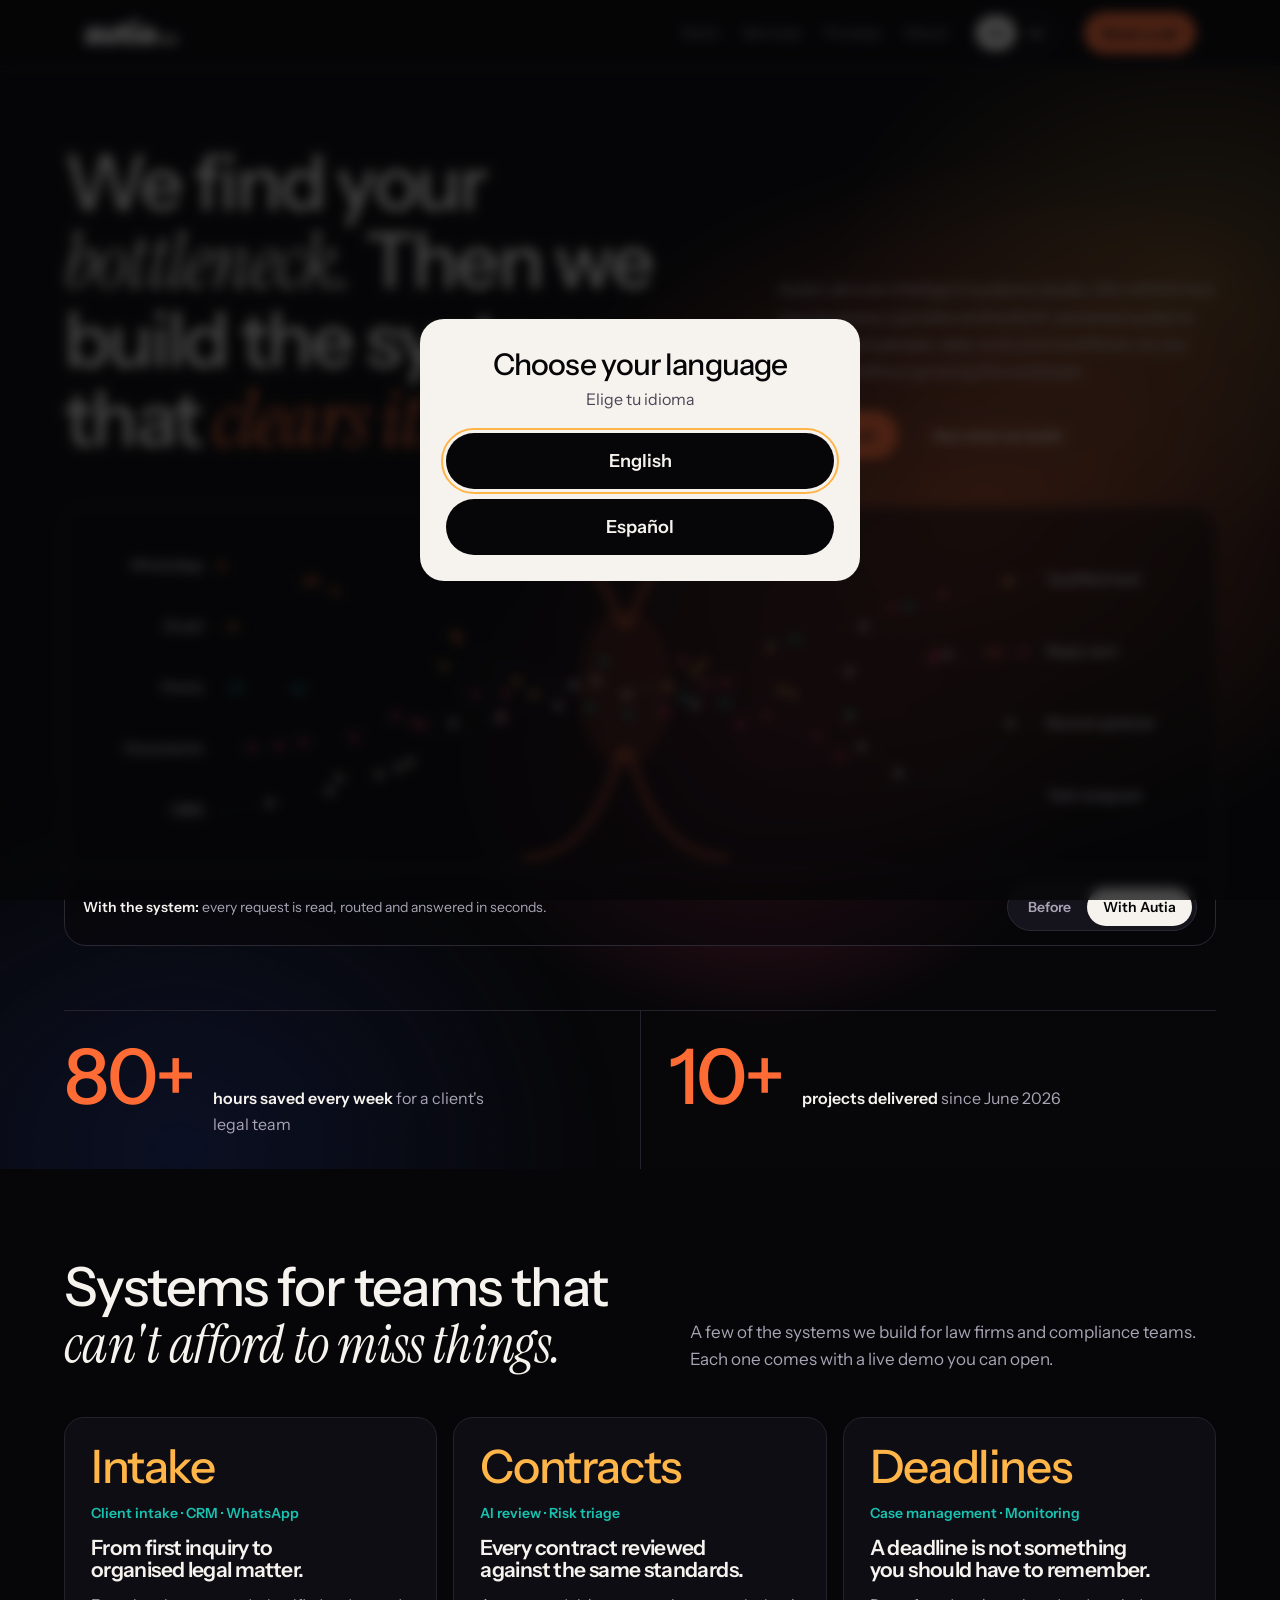
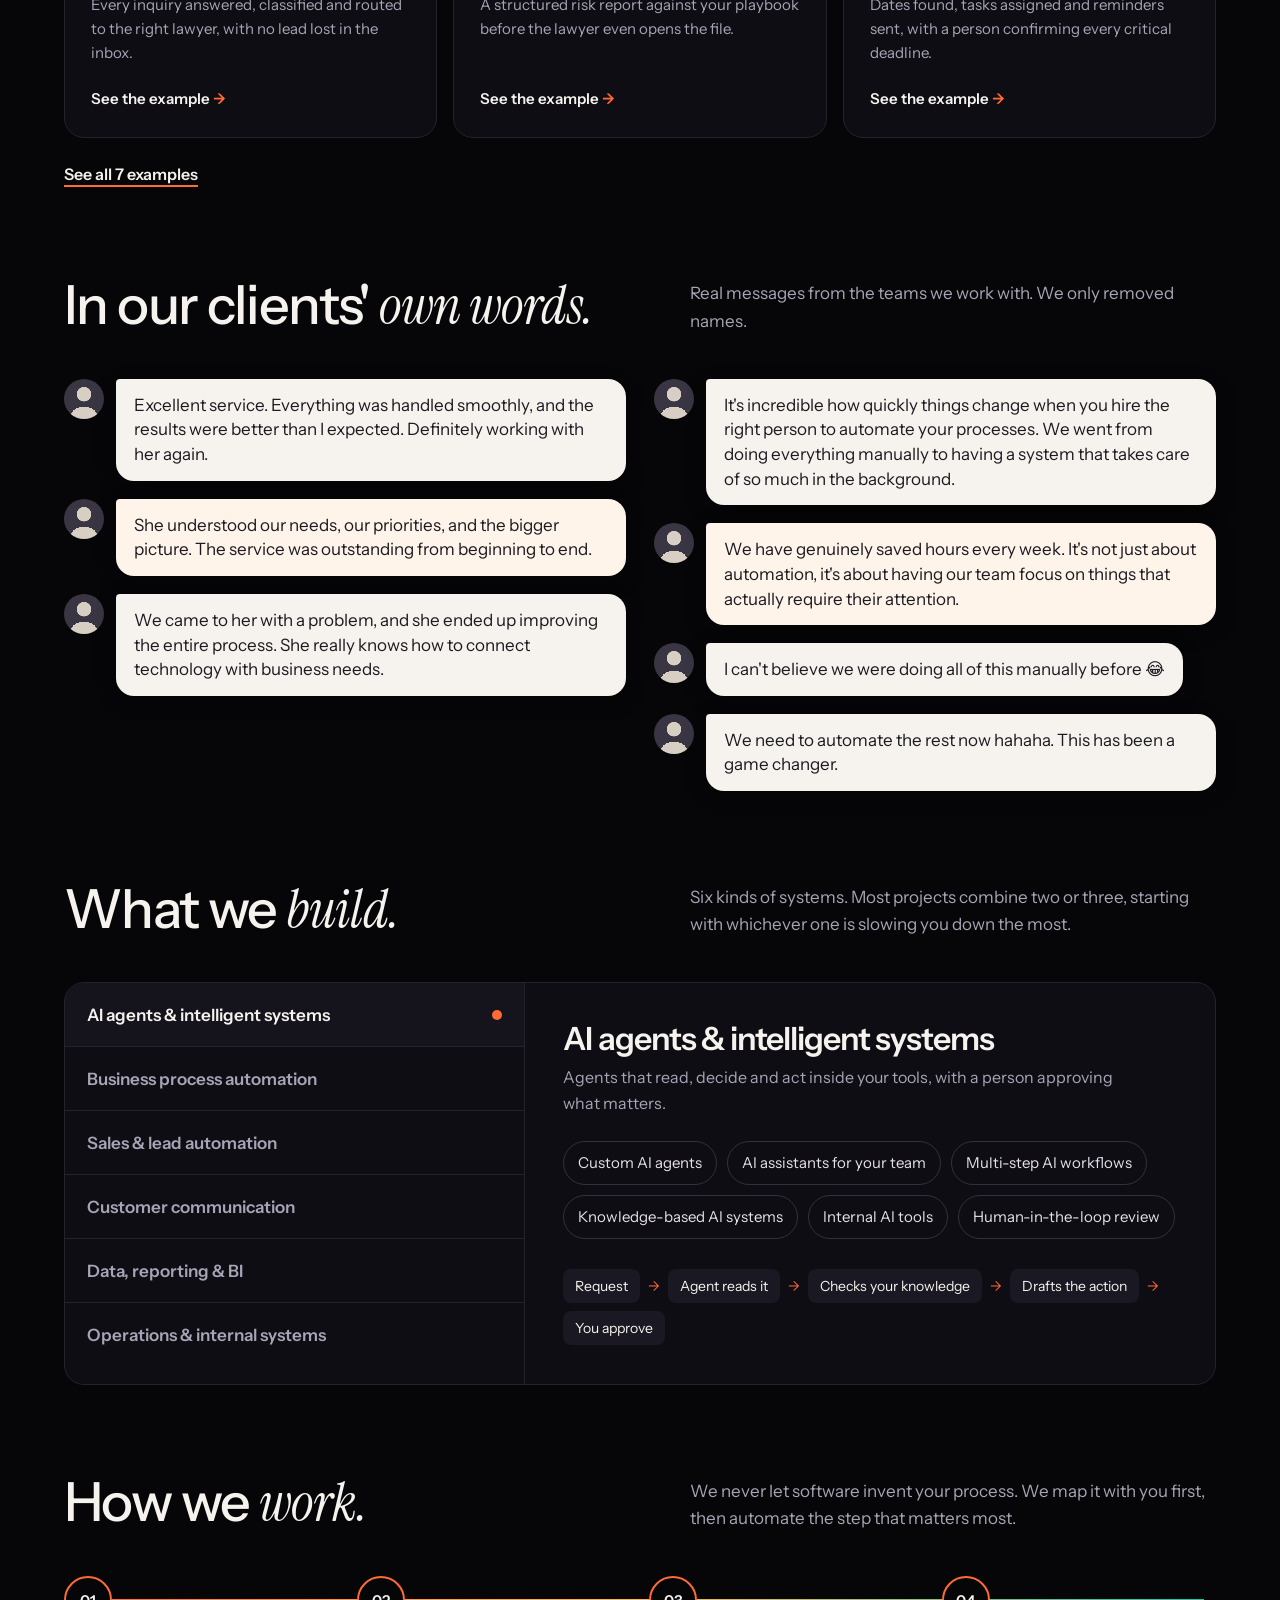
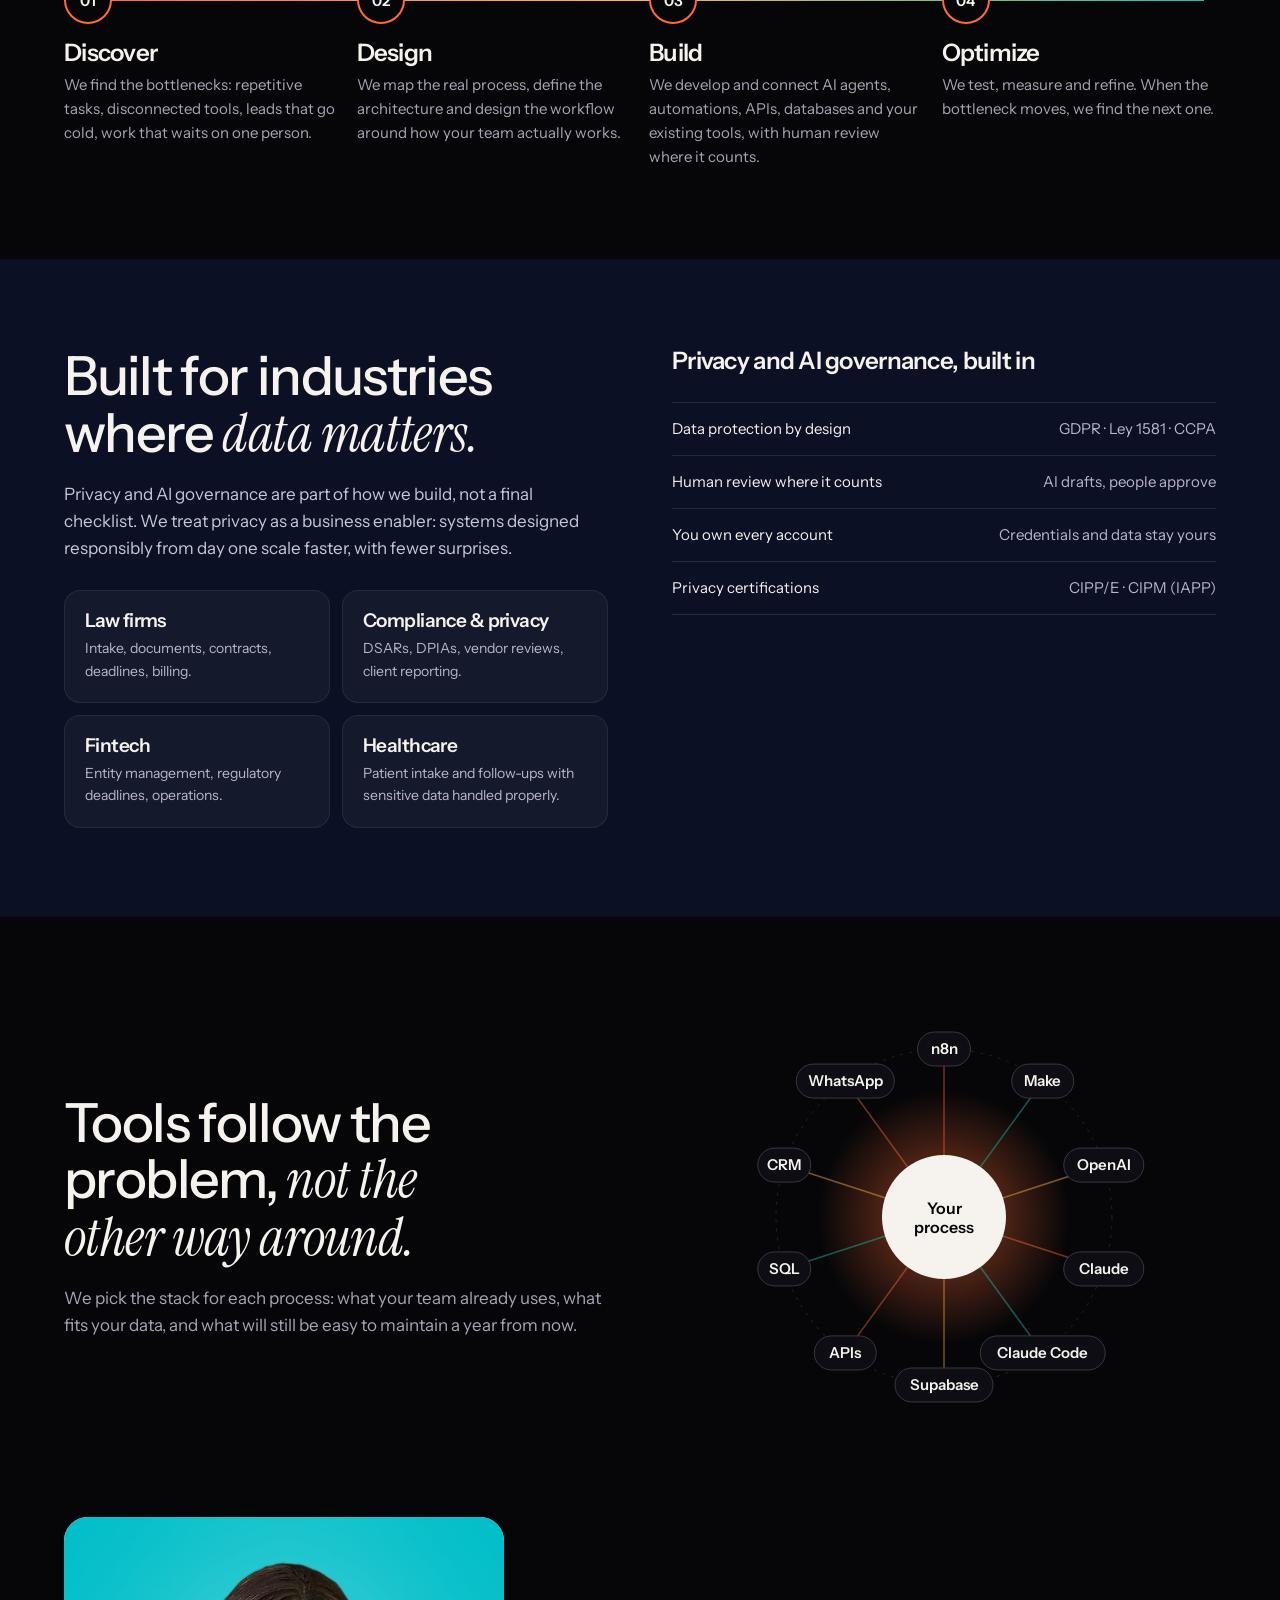
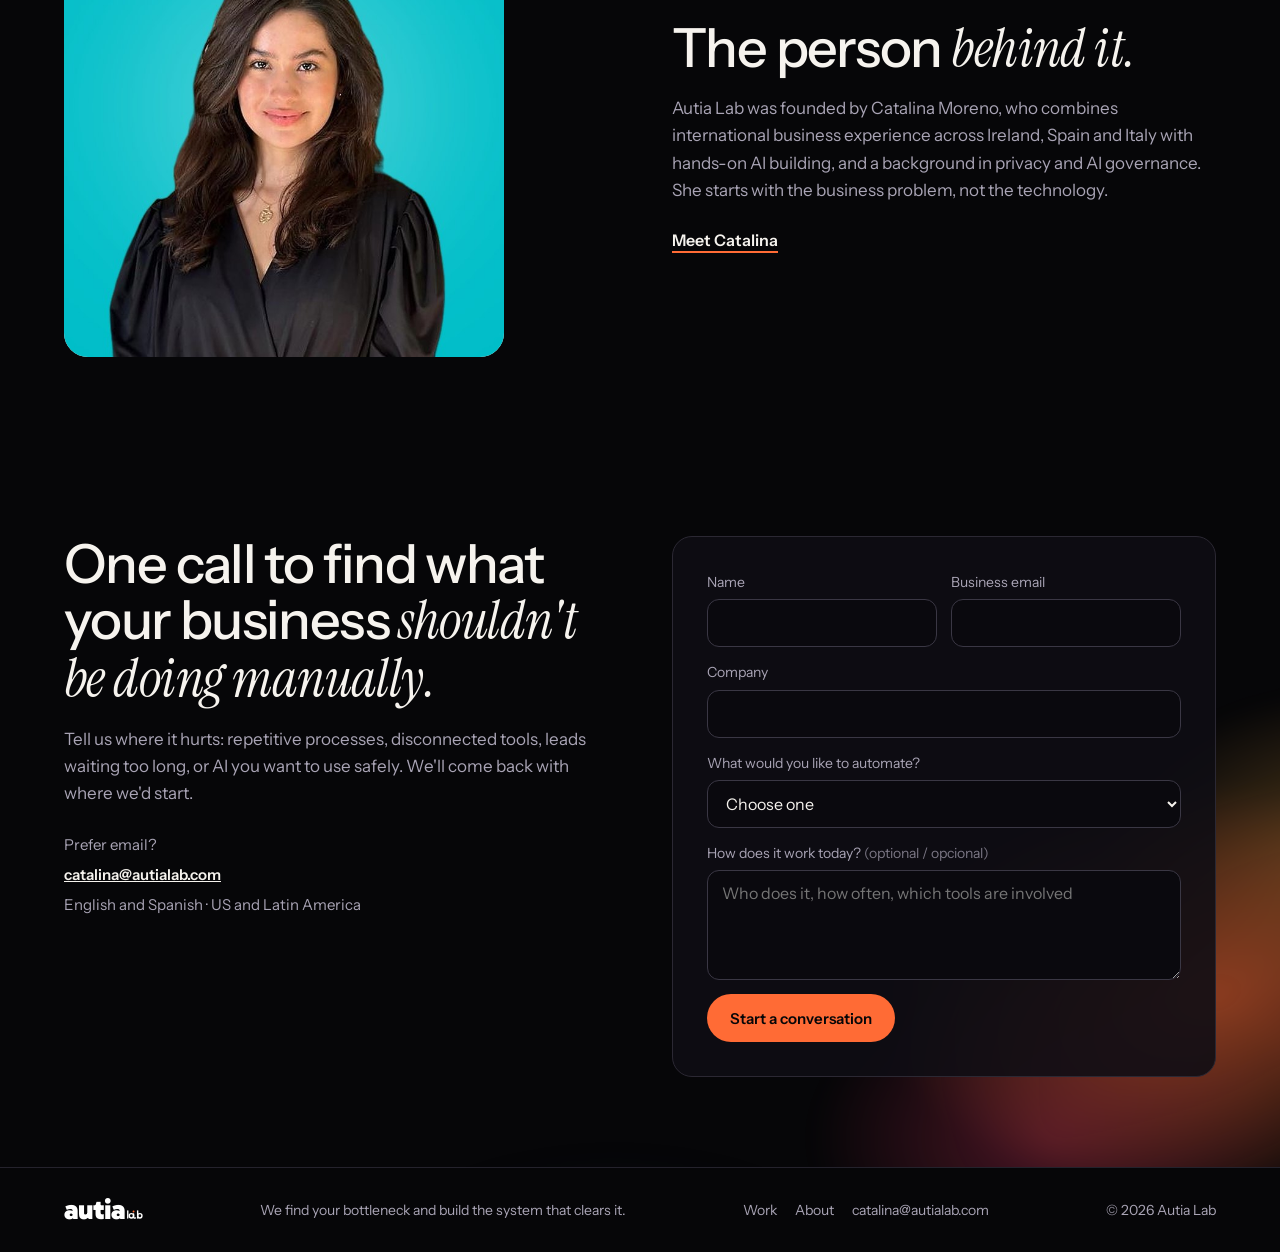
==== commit fc1cb77a: "Autia Lab site v2: EN/ES, intro animation, About, Work with 7 demos, testimonials Co-Authored-By: Cl" ====
--- a/index.html
+++ b/index.html
@@ -1,243 +1,97 @@
 <!DOCTYPE html>
-<html lang="en">
+<html lang="en" data-title-en="Autia Lab · Intelligent systems studio" data-title-es="Autia Lab · Estudio de sistemas inteligentes">
 <head>
 <meta charset="utf-8">
 <meta name="viewport" content="width=device-width, initial-scale=1">
-<title>Autia Lab</title>
-<meta name="description" content="Autia Lab finds the bottleneck in your operations and builds the AI system that clears it: AI agents, workflow automation, lead systems and internal tools, with privacy built in.">
-<link rel="icon" href="data:image/svg+xml,%3Csvg xmlns='http://www.w3.org/2000/svg' viewBox='0 0 80 80'%3E%3Crect width='80' height='80' rx='18' fill='%23060608'/%3E%3Ccircle cx='31' cy='50' r='15' fill='none' stroke='white' stroke-width='9'/%3E%3Cpath d='M46 37v19c0 9 6 12 13 9' fill='none' stroke='white' stroke-width='9' stroke-linecap='round'/%3E%3Ccircle cx='46' cy='19' r='7' fill='%23FF6B35'/%3E%3C/svg%3E">
-<link rel="preconnect" href="https://fonts.googleapis.com">
-<link rel="preconnect" href="https://fonts.gstatic.com" crossorigin>
+<title>Autia Lab · Intelligent systems studio</title>
+<meta name="description" content="Autia Lab finds the bottleneck in your operations and builds the AI-powered system that clears it, for companies in the US and Latin America.">
+<meta property="og:title" content="Autia Lab · Intelligent systems studio"><meta property="og:description" content="Autia Lab finds the bottleneck in your operations and builds the AI-powered system that clears it, for companies in the US and Latin America."><meta property="og:image" content="https://autialab.com/assets/og.jpg">
+<link rel="icon" href="data:image/svg+xml,%3Csvg xmlns='http://www.w3.org/2000/svg' viewBox='0 0 100 100'%3E%3Crect width='100' height='100' rx='22' fill='%23060608'/%3E%3Ccircle cx='42' cy='60' r='20' fill='none' stroke='white' stroke-width='13'/%3E%3Cpath d='M62 42V68C62 80 70 84 80 80' fill='none' stroke='white' stroke-width='13' stroke-linecap='round'/%3E%3Ccircle cx='62' cy='20' r='9' fill='%23FF6B35'/%3E%3C/svg%3E">
+<link rel="preconnect" href="https://fonts.googleapis.com"><link rel="preconnect" href="https://fonts.gstatic.com" crossorigin>
 <link href="https://fonts.googleapis.com/css2?family=Gabarito:wght@900&family=Instrument+Sans:wght@400;500;600;700&family=Instrument+Serif:ital@0;1&display=swap" rel="stylesheet">
-<style>
-/* VOICE occasion: a studio site that sells one promise, calm and exact
-   IDEA the bottleneck: work piles up at a narrow neck, the Autia system clears it
-   PICTURE live flow of tasks squeezing through a neck, toggled before / after the system
-   COLOUR ink black #060608 ground, solar orange #FF6B35 lead, amber and teal support, cream text
-   TYPE Instrument Sans + Instrument Serif italic for key words; Gabarito only in the logo
-   LAYOUT laptop: headline top-left, flow full width beneath with stats strip; phone: title, flow, buttons */
-:root{color-scheme:dark;--bg:#060608;--ink:#F6F3EE;--mute:#A9A4B5;--line:#24222c;--panel:#0e0d14;--org:#FF6B35;--amb:#FFB547;--teal:#19C2B0;--coral:#FF3D6E;--night:#0B1024}
-*{box-sizing:border-box;min-width:0}
-html{scroll-behavior:smooth;scroll-padding-top:76px}
-body{margin:0;background:var(--bg);color:var(--ink);font:16px/1.6 'Instrument Sans',Inter,system-ui,sans-serif;overflow-x:clip}
-h1,h2,h3{font-family:'Instrument Sans',Inter,sans-serif;letter-spacing:-.03em;line-height:1.05;margin:0;text-wrap:balance}
-h2{font-size:clamp(34px,4.4vw,54px);font-weight:500}
-h1 em,h2 em,.big em{font-family:'Instrument Serif',Georgia,serif;font-style:italic;font-weight:400;letter-spacing:-.01em}
-h3{font-size:21px;font-weight:600}
-p{margin:0}
-a{color:inherit}
-.band{padding:clamp(56px,7vw,110px) max(5vw,16px)}
-.wrap{max-width:1240px;margin:0 auto}
-.lead{color:var(--mute);font-size:17px;max-width:62ch}
-.head{display:grid;grid-template-columns:minmax(0,1.1fr) minmax(0,1fr);gap:24px 48px;align-items:end;margin-bottom:44px}
-.btn{display:inline-flex;align-items:center;gap:10px;min-height:48px;padding:0 22px;border-radius:999px;font:600 15px 'Instrument Sans',Inter,sans-serif;text-decoration:none;border:1px solid transparent;cursor:pointer;transition:transform .2s,background .2s}
-.btn:hover{transform:translateY(-1px)}
-.btn:focus-visible,button:focus-visible,a:focus-visible,input:focus-visible,select:focus-visible,textarea:focus-visible{outline:2px solid var(--amb);outline-offset:3px}
-.pri{background:var(--org);color:#060608}
-.pri:hover{background:#ff8455}
-.ghost{border-color:#3a3744;color:var(--ink);background:transparent}
-.ghost:hover{border-color:var(--ink)}
-/* nav */
-nav{position:sticky;top:0;z-index:20;background:color-mix(in srgb,var(--bg) 82%,transparent);backdrop-filter:blur(12px);border-bottom:1px solid var(--line)}
-.nav{max-width:1240px;margin:0 auto;display:flex;align-items:center;gap:28px;padding:12px max(5vw,16px)}
-.logo{display:inline-block;text-decoration:none;font:900 34px/1 Gabarito,sans-serif;letter-spacing:-.04em;color:#fff;white-space:nowrap}
-.logo svg{width:.569em;height:.323em;vertical-align:-.0135em;margin-left:.11em;overflow:visible}
-.links{display:flex;gap:24px;margin-left:auto}
-.links a{text-decoration:none;color:var(--mute);font-size:15px}
-.links a:hover{color:var(--ink)}
-.nav .btn{min-height:42px;padding:0 18px}
-.menu{display:none;margin-left:auto;background:none;border:1px solid #3a3744;color:var(--ink);border-radius:999px;min-height:44px;padding:0 16px;font:600 14px Inter}
-/* hero */
-.hero{position:relative;overflow:hidden;padding-top:clamp(44px,6vw,84px);padding-bottom:0}
-.glow{position:absolute;inset:-10% -10% auto;height:120%;pointer-events:none;background:radial-gradient(42% 38% at 72% 42%,rgba(255,107,53,.55),transparent 70%),radial-gradient(30% 30% at 58% 60%,rgba(255,61,110,.28),transparent 70%),radial-gradient(34% 30% at 86% 24%,rgba(255,181,71,.32),transparent 70%),radial-gradient(40% 40% at 20% 90%,rgba(11,16,36,.9),transparent 70%);filter:blur(10px)}
-.grain{position:absolute;inset:0;pointer-events:none;opacity:.22;mix-blend-mode:overlay;background-image:url("data:image/svg+xml,%3Csvg xmlns='http://www.w3.org/2000/svg' width='160' height='160'%3E%3Cfilter id='n'%3E%3CfeTurbulence type='fractalNoise' baseFrequency='.9' numOctaves='2' stitchTiles='stitch'/%3E%3C/filter%3E%3Crect width='100%25' height='100%25' filter='url(%23n)'/%3E%3C/svg%3E")}
-.hero .wrap{position:relative}
-.hgrid{display:grid;grid-template-columns:minmax(0,1.2fr) minmax(0,.8fr);gap:28px 56px;align-items:end}
-.hero h1{font-size:clamp(42px,6vw,80px);font-weight:500;letter-spacing:-.035em;line-height:1.02}
-.hero h1 em.o{color:var(--org)}
-.hero .lead{color:#d8d3df;margin-bottom:26px}
-.ctas{display:flex;flex-wrap:wrap;gap:12px}
-.stage{position:relative;margin-top:clamp(28px,4vw,48px);border:1px solid #2b2833;border-radius:22px;background:rgba(6,6,8,.55);overflow:hidden}
-.fig{position:relative;height:clamp(250px,30vw,360px)}
-.fig canvas{position:absolute;inset:0;width:100%;height:100%}
-.bar{display:flex;flex-wrap:wrap;align-items:center;justify-content:space-between;gap:12px;padding:14px 18px;border-top:1px solid #2b2833}
-.bar p{color:var(--mute);font-size:14px}
-.bar b{color:var(--ink);font-weight:600}
-.toggle{display:inline-flex;padding:4px;border-radius:999px;background:#15131b;border:1px solid #2b2833}
-.toggle button{min-height:38px;padding:0 16px;border-radius:999px;border:0;background:none;color:var(--mute);font:600 14px Inter;cursor:pointer}
-.toggle button[aria-pressed=true]{background:var(--ink);color:#060608}
-.stats{display:grid;grid-template-columns:repeat(4,minmax(0,1fr));border-top:1px solid var(--line);margin-top:clamp(36px,5vw,64px)}
-.stat{padding:26px 22px 30px 0}
-.stat+.stat{padding-left:22px;border-left:1px solid var(--line)}
-.num{font:500 clamp(38px,4.6vw,60px)/1 'Instrument Sans',sans-serif;letter-spacing:-.03em;color:var(--org);white-space:nowrap}
-.stat p{color:var(--mute);font-size:15px;margin-top:10px}
-.stat b{color:var(--ink);font-weight:600}
-/* work */
-.cases{display:grid;grid-template-columns:repeat(3,minmax(0,1fr));gap:1px;background:var(--line);border:1px solid var(--line);border-radius:20px;overflow:hidden}
-.case{background:var(--bg);padding:28px 26px 30px;display:flex;flex-direction:column;gap:14px}
-.case .k{font:500 clamp(34px,3.6vw,46px)/1 'Instrument Sans',sans-serif;letter-spacing:-.03em;color:var(--amb)}
-.case .who{font-size:14px;color:var(--teal);font-weight:600}
-.case p{color:var(--mute);font-size:15px}
-.case ul{margin:0;padding-left:18px;color:#d8d3df;font-size:15px}
-.case li{margin:4px 0}
-.case .res{margin-top:auto;padding-top:14px;border-top:1px solid var(--line);font-size:14px;color:var(--ink)}
-.note{color:var(--mute);font-size:13px;margin-top:16px}
-/* services */
-.svc{display:grid;grid-template-columns:minmax(0,.8fr) minmax(0,1.2fr);gap:0;border:1px solid var(--line);border-radius:20px;overflow:hidden;background:var(--panel)}
-.tabs{display:flex;flex-direction:column;border-right:1px solid var(--line)}
-.tabs button{display:flex;justify-content:space-between;align-items:center;gap:12px;text-align:left;min-height:64px;padding:16px 22px;background:none;border:0;border-bottom:1px solid var(--line);color:var(--mute);font:600 17px 'Instrument Sans',Inter,sans-serif;cursor:pointer}
-.tabs button:last-child{border-bottom:0}
-.tabs button[aria-selected=true]{color:var(--ink);background:#15131b}
-.tabs button[aria-selected=true]::after{content:"";width:10px;height:10px;border-radius:50%;background:var(--org);flex:none}
-.pane{padding:clamp(24px,3vw,40px)}
-.pane h3{font-size:clamp(24px,2.6vw,32px);margin-bottom:10px}
-.pane>p{color:var(--mute);max-width:52ch}
-.chips{display:flex;flex-wrap:wrap;gap:10px;margin-top:24px}
-.chip{padding:9px 14px;border:1px solid #33303c;border-radius:999px;font-size:15px;color:#e6e1ea}
-.mini{margin-top:30px;display:flex;align-items:center;flex-wrap:wrap;gap:8px;font-size:14px;color:var(--mute)}
-.mini span{padding:6px 12px;border-radius:8px;background:#1a1822;color:var(--ink)}
-.mini i{font-style:normal;color:var(--org)}
-/* use cases */
-.ucs{display:grid;grid-template-columns:minmax(0,.75fr) minmax(0,1.25fr);gap:28px;align-items:start}
-.uclist{display:flex;flex-direction:column;gap:8px}
-.uclist button{text-align:left;min-height:56px;padding:14px 18px;border-radius:14px;border:1px solid var(--line);background:none;color:var(--mute);font:500 16px Inter;cursor:pointer}
-.uclist button[aria-pressed=true]{border-color:var(--org);color:var(--ink);background:#15110f}
-.rail{position:relative;border:1px solid var(--line);border-radius:20px;padding:30px 28px;background:linear-gradient(160deg,#120d10,#0a0a0f)}
-.steps{list-style:none;margin:0;padding:0;display:flex;flex-direction:column;gap:0}
-.steps li{position:relative;display:grid;grid-template-columns:34px minmax(0,1fr);gap:16px;padding:0 0 22px}
-.steps li:last-child{padding-bottom:0}
-.steps li::before{content:"";position:absolute;left:16px;top:30px;bottom:0;width:2px;background:#2b2833}
-.steps li:last-child::before{display:none}
-.dot{width:34px;height:34px;border-radius:50%;border:2px solid #3a3744;display:grid;place-items:center;font:700 13px Inter;color:var(--mute);background:var(--bg);transition:all .35s}
-.steps li.on .dot{border-color:var(--org);background:var(--org);color:#060608}
-.steps li.on::before{background:linear-gradient(var(--org),#2b2833)}
-.steps p{padding-top:5px;font-size:17px;color:#e6e1ea}
-.steps small{display:block;color:var(--mute);font-size:14px}
-/* process */
-.proc{display:grid;grid-template-columns:repeat(4,minmax(0,1fr));gap:18px;position:relative}
-.proc::before{content:"";position:absolute;left:12px;right:12px;top:23px;height:2px;background:linear-gradient(90deg,var(--org),var(--amb),var(--teal))}
-.st{position:relative;padding-top:64px}
-.st .n{position:absolute;top:0;left:0;width:48px;height:48px;border-radius:50%;background:var(--bg);border:2px solid var(--org);display:grid;place-items:center;font:600 15px 'Instrument Sans',sans-serif;color:var(--ink)}
-.st h3{margin-bottom:8px;font-size:24px}
-.st p{color:var(--mute);font-size:15px}
-/* trust */
-.trust{background:var(--night)}
-.tgrid{display:grid;grid-template-columns:minmax(0,1fr) minmax(0,1fr);gap:clamp(28px,5vw,72px);align-items:start}
-.inds{display:grid;grid-template-columns:repeat(2,minmax(0,1fr));gap:12px;margin-top:28px}
-.ind{padding:20px;border-radius:16px;background:rgba(255,255,255,.04);border:1px solid rgba(255,255,255,.08)}
-.ind h3{font-size:19px;margin-bottom:6px}
-.ind p{color:#b9b6cc;font-size:14px}
-.creds{list-style:none;margin:28px 0 0;padding:0;border-top:1px solid rgba(255,255,255,.1)}
-.creds li{display:flex;justify-content:space-between;gap:16px;padding:14px 0;border-bottom:1px solid rgba(255,255,255,.1);font-size:15px}
-.creds span{color:#b9b6cc;text-align:right}
-/* stack */
-.eco{display:grid;grid-template-columns:minmax(0,1fr) minmax(0,1fr);gap:clamp(28px,5vw,72px);align-items:center}
-.ecofig{position:relative;height:420px}
-.ecofig svg{position:absolute;inset:0;width:100%;height:100%}
-svg text{paint-order:stroke;stroke:var(--bg);stroke-width:5px}
-/* about */
-.about{display:grid;grid-template-columns:minmax(0,1fr) minmax(0,1fr);gap:clamp(28px,5vw,72px)}
-.about .big{font:500 clamp(28px,3.2vw,40px)/1.15 'Instrument Sans',sans-serif;letter-spacing:-.02em}
-.about .big em{color:var(--org)}
-.about .txt{display:flex;flex-direction:column;gap:16px;color:#d8d3df;font-size:17px}
-/* contact */
-.contact{position:relative;overflow:hidden}
-.contact .glow{inset:auto -20% -40% 30%;height:110%}
-.cgrid{position:relative;display:grid;grid-template-columns:minmax(0,1fr) minmax(0,1fr);gap:clamp(28px,5vw,72px);align-items:start}
-form{display:grid;gap:14px;padding:clamp(22px,3vw,34px);border-radius:20px;background:rgba(14,13,20,.88);border:1px solid #2b2833}
-.row{display:grid;grid-template-columns:minmax(0,1fr) minmax(0,1fr);gap:14px}
-label{display:grid;gap:6px;font-size:14px;color:var(--mute)}
-input,select,textarea{font:16px Inter,sans-serif;color:var(--ink);background:#0a090e;border:1px solid #3a3744;border-radius:12px;padding:12px 14px;min-height:48px;width:100%}
-textarea{min-height:110px;resize:vertical}
-.ok{display:none;padding:16px;border-radius:12px;background:#14231f;border:1px solid #1d5a50;font-size:15px}
-.ok.show{display:block}
-.ok a{color:var(--teal)}
-.direct{margin-top:26px;display:flex;flex-direction:column;gap:6px;color:var(--mute);font-size:15px}
-.direct a{color:var(--ink);font-weight:600}
-footer{border-top:1px solid var(--line);padding:28px max(5vw,16px)}
-.foot{max-width:1240px;margin:0 auto;display:flex;flex-wrap:wrap;gap:16px;align-items:center;justify-content:space-between;color:var(--mute);font-size:14px}
-@media(max-width:900px){.links,.nav .btn{display:none}.menu{display:inline-flex;align-items:center}.links.open{display:flex;position:absolute;top:100%;left:0;right:0;flex-direction:column;gap:0;background:var(--bg);border-bottom:1px solid var(--line);padding:8px max(5vw,16px)}.links.open a{padding:12px 0;font-size:17px}.hgrid,.head,.tgrid,.eco,.about,.cgrid,.ucs{grid-template-columns:minmax(0,1fr)}.cases{grid-template-columns:repeat(2,minmax(0,1fr))}.stats{grid-template-columns:repeat(2,minmax(0,1fr))}.stat:nth-child(3){padding-left:0;border-left:0}.stat:nth-child(n+3){border-top:1px solid var(--line)}.proc{grid-template-columns:repeat(2,minmax(0,1fr));row-gap:36px}.proc::before{display:none}}
-@media(max-width:640px){.cases,.svc,.row,.inds{grid-template-columns:minmax(0,1fr)}.tabs{flex-direction:row;overflow-x:auto;border-right:0;border-bottom:1px solid var(--line)}.tabs button{flex:none;border-bottom:0;border-right:1px solid var(--line);min-height:56px;font-size:15px}.tabs button[aria-selected=true]::after{display:none}.proc{grid-template-columns:minmax(0,1fr)}.stat{padding-right:12px}.stat+.stat{padding-left:12px}.ecofig{height:340px}.bar{flex-direction:column;align-items:flex-start}}
-@media(prefers-reduced-motion:reduce){html{scroll-behavior:auto}.btn,.dot{transition:none}}
-</style>
+<link rel="stylesheet" href="assets/site.css?v=2">
 </head>
 <body>
-<nav aria-label="Main">
-  <div class="nav">
-    <a class="logo" href="#top" aria-label="Autia Lab home">autia<svg viewBox="0 6 148 84" fill="none" stroke-width="13" stroke-linecap="round" aria-hidden="true"><path d="M7 14V80" stroke="currentColor"/><circle cx="41" cy="60" r="20" stroke="currentColor"/><path d="M61 42V68C61 80 69 84 79 80" stroke="currentColor"/><circle cx="61" cy="20" r="9" fill="#FF6B35" stroke="none"/><path d="M99 14V80" stroke="currentColor"/><circle cx="119" cy="60" r="20" stroke="currentColor"/></svg></a>
-    <div class="links" id="links">
-      <a href="#work">Work</a><a href="#services">Services</a><a href="#cases">Use cases</a><a href="#process">Process</a><a href="#about">About</a>
-    </div>
-    <a class="btn pri" href="#contact">Let's automate your operations</a>
-    <button class="menu" id="menu" aria-expanded="false" aria-controls="links">Menu</button>
-  </div>
-</nav>
-
+<div id="intro" aria-hidden="true"><div><svg class="iso" viewBox="0 0 100 100" aria-hidden="true"><circle cx="42" cy="60" r="20" fill="none" stroke="#F6F3EE" stroke-width="13"/><path d="M62 42V68C62 80 70 84 80 80" fill="none" stroke="#F6F3EE" stroke-width="13" stroke-linecap="round"/><circle class="node" cx="62" cy="20" r="9" fill="#FF6B35"/></svg><div class="word"><span class="logo" style="font-size:40px">autia<svg viewBox="0 6 148 84" fill="none" stroke-width="13" stroke-linecap="round" aria-hidden="true"><path d="M7 14V80" stroke="currentColor"/><circle cx="41" cy="60" r="20" stroke="currentColor"/><path d="M61 42V68C61 80 69 84 79 80" stroke="currentColor"/><circle cx="61" cy="20" r="9" fill="#FF6B35" stroke="none"/><path d="M99 14V80" stroke="currentColor"/><circle cx="119" cy="60" r="20" stroke="currentColor"/></svg></span></div></div></div>
+<div id="chooser" role="dialog" aria-modal="true" aria-labelledby="chT"><div class="choose"><h2 id="chT">Choose your language</h2><p>Elige tu idioma</p><button type="button" data-set="en">English</button><button type="button" data-set="es">Español</button></div></div>
+<nav class="top" aria-label="Main"><div class="nav">
+<a class="logo" href="index.html" aria-label="Autia Lab home">autia<svg viewBox="0 6 148 84" fill="none" stroke-width="13" stroke-linecap="round" aria-hidden="true"><path d="M7 14V80" stroke="currentColor"/><circle cx="41" cy="60" r="20" stroke="currentColor"/><path d="M61 42V68C61 80 69 84 79 80" stroke="currentColor"/><circle cx="61" cy="20" r="9" fill="#FF6B35" stroke="none"/><path d="M99 14V80" stroke="currentColor"/><circle cx="119" cy="60" r="20" stroke="currentColor"/></svg></a>
+<div class="links" id="links">
+<a href="work.html"><span data-l="en">Work</span><span data-l="es">Casos</span></a>
+<a href="index.html#services"><span data-l="en">Services</span><span data-l="es">Servicios</span></a>
+<a href="index.html#process"><span data-l="en">Process</span><span data-l="es">Proceso</span></a>
+<a href="about.html"><span data-l="en">About</span><span data-l="es">Nosotros</span></a>
+</div>
+<div class="lang" role="group" aria-label="Language"><button type="button" data-set="en" aria-pressed="true">EN</button><button type="button" data-set="es" aria-pressed="false">ES</button></div>
+<a class="btn pri" href="index.html#contact" data-book><span data-l="en">Book a call</span><span data-l="es">Agenda una llamada</span></a>
+<button class="menu" id="menu" aria-expanded="false" aria-controls="links">Menu</button>
+</div></nav>
 <header class="band hero" id="top">
   <div class="glow"></div><div class="grain"></div>
   <div class="wrap">
     <div class="hgrid">
-      <h1>We find your <em>bottleneck.</em> Then we build the system that <em class="o">clears&nbsp;it.</em></h1>
+      <h1><span data-l="en">We find your <em>bottleneck.</em> Then we build the system that <em class="o">clears&nbsp;it.</em></span><span data-l="es">Encontramos tu <em>cuello de botella.</em> Y construimos el sistema que <em class="o">lo&nbsp;destapa.</em></span></h1>
       <div>
-        <p class="lead">Autia Lab designs AI agents, workflows and connected systems that take repetitive work off your team, so you recover hours, add capacity and grow without adding the same amount of work.</p>
-        <div class="ctas"><a class="btn pri" href="#contact">Let's automate your operations</a><a class="btn ghost" href="#services">Explore what we build</a></div>
+        <p class="lead" data-l="en">Autia Lab is an intelligent systems studio. We rethink how your business operates and build AI-powered systems that connect people, data, tools and workflows, so you can grow without growing the workload.</p>
+        <p class="lead" data-l="es">Autia Lab es un estudio de sistemas inteligentes. Repensamos cómo opera tu empresa y construimos sistemas con IA que conectan personas, datos, herramientas y procesos, para que crezcas sin que crezca la carga de trabajo.</p>
+        <div class="ctas"><a class="btn pri" href="#contact" data-book><span data-l="en">Book a call</span><span data-l="es">Agenda una llamada</span></a><a class="btn ghost" href="work.html"><span data-l="en">See what we build</span><span data-l="es">Mira lo que construimos</span></a></div>
       </div>
     </div>
     <div class="stage">
-      <div class="fig" id="flow" role="img" aria-label="Animation: requests from WhatsApp, email, forms, documents and the CRM pile up at a narrow bottleneck; with the Autia system they flow through to qualified leads, replies, updated records and assigned tasks."><canvas id="cv"></canvas></div>
+      <div class="fig" id="flow" role="img" aria-label="Requests from WhatsApp, email, forms, documents and the CRM pile up at a bottleneck; with the Autia system they flow through to qualified leads, replies, updated records and assigned tasks."><canvas></canvas></div>
       <div class="bar">
-        <p id="cap"><b>With the system:</b> every request is read, routed and answered in seconds.</p>
+        <p id="cap"><span data-m="after"><span data-l="en"><b>With the system:</b> every request is read, routed and answered in seconds.</span><span data-l="es"><b>Con el sistema:</b> cada solicitud se lee, se asigna y se responde en segundos.</span></span><span data-m="before" hidden><span data-l="en"><b>Before:</b> everything waits on the same few people, and work piles up at one point.</span><span data-l="es"><b>Antes:</b> todo depende de las mismas personas y el trabajo se acumula en un solo punto.</span></span></p>
         <div class="toggle" role="group" aria-label="Compare">
-          <button type="button" id="bBefore" aria-pressed="false">Before</button>
-          <button type="button" id="bAfter" aria-pressed="true">With Autia</button>
+          <button type="button" id="bBefore" aria-pressed="false"><span data-l="en">Before</span><span data-l="es">Antes</span></button>
+          <button type="button" id="bAfter" aria-pressed="true"><span data-l="en">With Autia</span><span data-l="es">Con Autia</span></button>
         </div>
       </div>
     </div>
-    <div class="stats" id="stats">
-      <div class="stat"><div class="num" data-to="80" data-pre="" data-suf="+">80+</div><p><b>hours saved every week</b> through automated workflows</p></div>
-      <div class="stat"><div class="num" data-to="30" data-pre="+" data-suf="%">+30%</div><p><b>operational processing capacity</b> with the same team</p></div>
-      <div class="stat"><div class="num" data-to="42" data-pre="" data-suf="%">42%</div><p><b>better business performance</b> at best: conversion, response times, efficiency</p></div>
-      <div class="stat"><div class="num" data-to="1" data-pre="$" data-suf="M+">$1M+</div><p><b>estimated ROI over two years</b> from automated privacy operations</p></div>
+    <div class="stats">
+      <div class="stat"><div class="num" data-to="80" data-suf="+">80+</div><p data-l="en"><b>hours saved every week</b> for a client's legal team</p><p data-l="es"><b>horas ahorradas cada semana</b> para el equipo legal de un cliente</p></div>
+      <div class="stat"><div class="num" data-to="10" data-suf="+">10+</div><p data-l="en"><b>projects delivered</b> since June 2026</p><p data-l="es"><b>proyectos entregados</b> desde junio de 2026</p></div>
     </div>
   </div>
 </header>
 
-<section class="band" id="work" aria-labelledby="wt">
+<section class="band" aria-labelledby="ft">
   <div class="wrap">
-    <div class="head"><h2 id="wt">Systems we've built, and what they <em>changed.</em></h2><p class="lead">Real projects for law firms, fintechs and privacy teams. Client names stay private; the results don't.</p></div>
-    <div class="cases" id="caseGrid"></div>
-    <p class="note">Results reported by the client teams. The ISO 27001 analyzer is an internal tool tested on sample company data.</p>
+    <div class="head"><h2 id="ft"><span data-l="en">Systems for teams that <em>can't afford to miss things.</em></span><span data-l="es">Sistemas para equipos que <em>no pueden permitirse olvidar nada.</em></span></h2>
+      <p class="lead" data-l="en">A few of the systems we build for law firms and compliance teams. Each one comes with a live demo you can open.</p><p class="lead" data-l="es">Algunos de los sistemas que construimos para firmas de abogados y equipos de cumplimiento. Cada uno tiene una demo que puedes abrir.</p></div>
+    <div class="feat">
+      <a class="fc" href="work.html#intake"><div class="k" data-l="en">Intake</div><div class="k" data-l="es">Clientes</div><div class="who" data-l="en">Client intake · CRM · WhatsApp</div><div class="who" data-l="es">Captación · CRM · WhatsApp</div><h3 data-l="en">From first inquiry to organised legal matter.</h3><h3 data-l="es">De la primera consulta a un caso organizado.</h3><p data-l="en">Every inquiry answered, classified and routed to the right lawyer, with no lead lost in the inbox.</p><p data-l="es">Cada consulta respondida, clasificada y asignada al abogado correcto, sin leads perdidos en el correo.</p><span class="go" data-l="en">See the example</span><span class="go" data-l="es">Ver el ejemplo</span></a>
+      <a class="fc" href="work.html#contracts"><div class="k" data-l="en">Contracts</div><div class="k" data-l="es">Contratos</div><div class="who" data-l="en">AI review · Risk triage</div><div class="who" data-l="es">Revisión con IA · Riesgos</div><h3 data-l="en">Every contract reviewed against the same standards.</h3><h3 data-l="es">Cada contrato revisado con los mismos estándares.</h3><p data-l="en">A structured risk report against your playbook before the lawyer even opens the file.</p><p data-l="es">Un informe de riesgos frente a tu playbook antes de que el abogado abra el archivo.</p><span class="go" data-l="en">See the example</span><span class="go" data-l="es">Ver el ejemplo</span></a>
+      <a class="fc" href="work.html#deadlines"><div class="k" data-l="en">Deadlines</div><div class="k" data-l="es">Plazos</div><div class="who" data-l="en">Case management · Monitoring</div><div class="who" data-l="es">Gestión de casos · Monitoreo</div><h3 data-l="en">A deadline is not something you should have to remember.</h3><h3 data-l="es">Un plazo no es algo que debas tener que recordar.</h3><p data-l="en">Dates found, tasks assigned and reminders sent, with a person confirming every critical deadline.</p><p data-l="es">Fechas detectadas, tareas asignadas y recordatorios enviados, con una persona confirmando cada plazo crítico.</p><span class="go" data-l="en">See the example</span><span class="go" data-l="es">Ver el ejemplo</span></a>
+    </div>
+    <p style="margin-top:24px"><a class="link" href="work.html"><span data-l="en">See all 7 examples</span><span data-l="es">Ver los 7 ejemplos</span></a></p>
+  </div>
+</section>
+
+<section class="band" id="testimonials" aria-labelledby="tst" style="padding-top:0">
+  <div class="wrap">
+    <div class="head"><h2 id="tst"><span data-l="en">In our clients' <em>own words.</em></span><span data-l="es">En palabras de <em>nuestros clientes.</em></span></h2>
+      <p class="lead" data-l="en">Real messages from the teams we work with. We only removed names.</p><p class="lead" data-l="es">Mensajes reales de los equipos con los que trabajamos. Solo quitamos los nombres y los tradujimos del inglés.</p></div>
+    <div class="msgs"></div>
   </div>
 </section>
 
 <section class="band" id="services" aria-labelledby="st" style="padding-top:0">
   <div class="wrap">
-    <div class="head"><h2 id="st">What we <em>build.</em></h2><p class="lead">Six kinds of systems. Most projects combine two or three, starting with whichever one is slowing you down the most.</p></div>
-    <div class="svc">
-      <div class="tabs" role="tablist" aria-label="Service categories" id="tabs"></div>
-      <div class="pane" role="tabpanel" id="pane" aria-live="polite"></div>
-    </div>
-  </div>
-</section>
-
-<section class="band" id="cases" aria-labelledby="ut" style="padding-top:0">
-  <div class="wrap">
-    <div class="head"><h2 id="ut">Recognise <em>one of these?</em></h2><p class="lead">Pick a situation and follow what the system does, step by step.</p></div>
-    <div class="ucs">
-      <div class="uclist" id="uclist"></div>
-      <div class="rail"><ol class="steps" id="steps"></ol></div>
-    </div>
+    <div class="head"><h2 id="st"><span data-l="en">What we <em>build.</em></span><span data-l="es">Lo que <em>construimos.</em></span></h2>
+      <p class="lead" data-l="en">Six kinds of systems. Most projects combine two or three, starting with whichever one is slowing you down the most.</p><p class="lead" data-l="es">Seis tipos de sistemas. La mayoría de proyectos combinan dos o tres, empezando por el que más te está frenando.</p></div>
+    <div class="svc"><div class="tabs" role="tablist" aria-label="Services" id="tabs"></div><div class="pane" role="tabpanel" id="pane" aria-live="polite"></div></div>
   </div>
 </section>
 
 <section class="band" id="process" aria-labelledby="pt" style="padding-top:0">
   <div class="wrap">
-    <div class="head"><h2 id="pt">How we <em>work.</em></h2><p class="lead">We never let software invent your process. We map it with you first, then automate the step that matters most.</p></div>
+    <div class="head"><h2 id="pt"><span data-l="en">How we <em>work.</em></span><span data-l="es">Cómo <em>trabajamos.</em></span></h2>
+      <p class="lead" data-l="en">We never let software invent your process. We map it with you first, then automate the step that matters most.</p><p class="lead" data-l="es">Nunca dejamos que el software invente tu proceso. Primero lo mapeamos contigo y luego automatizamos el paso que más importa.</p></div>
     <div class="proc">
-      <div class="st"><div class="n">01</div><h3>Discover</h3><p>We find the bottlenecks: repetitive tasks, disconnected tools, leads that go cold, work that waits on one person.</p></div>
-      <div class="st"><div class="n">02</div><h3>Design</h3><p>We map the real process, define the architecture and design the workflow around how your team actually works.</p></div>
-      <div class="st"><div class="n">03</div><h3>Build</h3><p>We develop and connect AI agents, automations, APIs, databases and your existing tools, with human review where it counts.</p></div>
-      <div class="st"><div class="n">04</div><h3>Optimize</h3><p>We test, measure and refine. When the bottleneck moves, we find the next one.</p></div>
+      <div class="st"><div class="n">01</div><h3 data-l="en">Discover</h3><h3 data-l="es">Diagnóstico</h3><p data-l="en">We find the bottlenecks: repetitive tasks, disconnected tools, leads that go cold, work that waits on one person.</p><p data-l="es">Encontramos los cuellos de botella: tareas repetitivas, herramientas desconectadas, leads que se enfrían, trabajo que depende de una persona.</p></div>
+      <div class="st"><div class="n">02</div><h3 data-l="en">Design</h3><h3 data-l="es">Diseño</h3><p data-l="en">We map the real process, define the architecture and design the workflow around how your team actually works.</p><p data-l="es">Mapeamos el proceso real, definimos la arquitectura y diseñamos el flujo alrededor de cómo trabaja tu equipo.</p></div>
+      <div class="st"><div class="n">03</div><h3 data-l="en">Build</h3><h3 data-l="es">Construcción</h3><p data-l="en">We develop and connect AI agents, automations, APIs, databases and your existing tools, with human review where it counts.</p><p data-l="es">Desarrollamos y conectamos agentes de IA, automatizaciones, APIs, bases de datos y tus herramientas, con revisión humana donde importa.</p></div>
+      <div class="st"><div class="n">04</div><h3 data-l="en">Optimize</h3><h3 data-l="es">Mejora</h3><p data-l="en">We test, measure and refine. When the bottleneck moves, we find the next one.</p><p data-l="es">Probamos, medimos y ajustamos. Cuando el cuello de botella se mueve, buscamos el siguiente.</p></div>
     </div>
   </div>
 </section>
@@ -245,23 +99,23 @@
 <section class="band trust" aria-labelledby="tt">
   <div class="wrap tgrid">
     <div>
-      <h2 id="tt">Built for industries where <em>data matters.</em></h2>
-      <p class="lead" style="color:#c9c6d9;margin-top:18px">Our background is in privacy law and AI governance, so data protection is part of the design from day one. That lets us move fast in sectors where a careless automation is a real risk, and help you make the AI tools you already use compliant.</p>
+      <h2 id="tt"><span data-l="en">Built for industries where <em>data matters.</em></span><span data-l="es">Hecho para industrias donde <em>los datos importan.</em></span></h2>
+      <p class="lead" style="color:#c9c6d9;margin-top:18px" data-l="en">Privacy and AI governance are part of how we build, not a final checklist. We treat privacy as a business enabler: systems designed responsibly from day one scale faster, with fewer surprises.</p>
+      <p class="lead" style="color:#c9c6d9;margin-top:18px" data-l="es">La privacidad y el gobierno de la IA son parte de cómo construimos, no una lista de chequeo al final. Vemos la privacidad como algo que impulsa el negocio: los sistemas diseñados con responsabilidad desde el día uno escalan más rápido y con menos sorpresas.</p>
       <div class="inds">
-        <div class="ind"><h3>Law firms</h3><p>Client intake, case updates, deadlines, documents, billing.</p></div>
-        <div class="ind"><h3>Compliance & privacy</h3><p>DSARs, DPIAs, vendor reviews, client reporting at scale.</p></div>
-        <div class="ind"><h3>Fintech</h3><p>Entity management, regulatory deadlines, internal operations.</p></div>
-        <div class="ind"><h3>Healthcare</h3><p>Patient intake and follow-ups with sensitive data handled properly.</p></div>
+        <div class="ind"><h3 data-l="en">Law firms</h3><h3 data-l="es">Firmas de abogados</h3><p data-l="en">Intake, documents, contracts, deadlines, billing.</p><p data-l="es">Clientes, documentos, contratos, plazos, facturación.</p></div>
+        <div class="ind"><h3 data-l="en">Compliance & privacy</h3><h3 data-l="es">Cumplimiento y privacidad</h3><p data-l="en">DSARs, DPIAs, vendor reviews, client reporting.</p><p data-l="es">Solicitudes de titulares, DPIAs, proveedores, reportes.</p></div>
+        <div class="ind"><h3>Fintech</h3><p data-l="en">Entity management, regulatory deadlines, operations.</p><p data-l="es">Gestión societaria, plazos regulatorios, operaciones.</p></div>
+        <div class="ind"><h3 data-l="en">Healthcare</h3><h3 data-l="es">Salud</h3><p data-l="en">Patient intake and follow-ups with sensitive data handled properly.</p><p data-l="es">Captación y seguimiento de pacientes con datos sensibles bien tratados.</p></div>
       </div>
     </div>
     <div>
-      <h3 style="font-size:24px">Privacy and AI governance, built in</h3>
+      <h3 style="font-size:24px" data-l="en">Privacy and AI governance, built in</h3><h3 style="font-size:24px" data-l="es">Privacidad y gobierno de IA, desde el diseño</h3>
       <ul class="creds">
-        <li>Data protection by design<span>GDPR, DPAs, data minimisation</span></li>
-        <li>Human review where it counts<span>AI drafts, people approve</span></li>
-        <li>You own every account<span>Credentials and data stay yours</span></li>
-        <li>Privacy certifications<span>CIPP/E, CIPM (IAPP)</span></li>
-        <li>Training<span>Master's in Law, Data and AI</span></li>
+        <li><span style="color:inherit;text-align:left" data-l="en">Data protection by design</span><span style="color:inherit;text-align:left" data-l="es">Protección de datos desde el diseño</span><span>GDPR · Ley 1581 · CCPA</span></li>
+        <li><span style="color:inherit;text-align:left" data-l="en">Human review where it counts</span><span style="color:inherit;text-align:left" data-l="es">Revisión humana donde importa</span><span data-l="en">AI drafts, people approve</span><span data-l="es">La IA prepara, la persona aprueba</span></li>
+        <li><span style="color:inherit;text-align:left" data-l="en">You own every account</span><span style="color:inherit;text-align:left" data-l="es">Tú eres dueño de cada cuenta</span><span data-l="en">Credentials and data stay yours</span><span data-l="es">Credenciales y datos son tuyos</span></li>
+        <li><span style="color:inherit;text-align:left" data-l="en">Privacy certifications</span><span style="color:inherit;text-align:left" data-l="es">Certificaciones en privacidad</span><span>CIPP/E · CIPM (IAPP)</span></li>
       </ul>
     </div>
   </div>
@@ -270,23 +124,22 @@
 <section class="band" aria-labelledby="et">
   <div class="wrap eco">
     <div>
-      <h2 id="et">Tools follow the problem, <em>not the other way around.</em></h2>
-      <p class="lead" style="margin-top:18px">We pick the stack for each process: what your team already uses, what fits your data, and what will still be easy to maintain a year from now.</p>
+      <h2 id="et"><span data-l="en">Tools follow the problem, <em>not the other way around.</em></span><span data-l="es">Las herramientas siguen al problema, <em>no al revés.</em></span></h2>
+      <p class="lead" style="margin-top:18px" data-l="en">We pick the stack for each process: what your team already uses, what fits your data, and what will still be easy to maintain a year from now.</p>
+      <p class="lead" style="margin-top:18px" data-l="es">Elegimos las herramientas para cada proceso: lo que tu equipo ya usa, lo que encaja con tus datos y lo que seguirá siendo fácil de mantener dentro de un año.</p>
     </div>
-    <div class="ecofig" id="eco" role="img" aria-label="Your process at the centre, connected to n8n, Make, OpenAI, Claude, Claude Code, Supabase, APIs, SQL, CRM and WhatsApp"><svg id="ecosvg"></svg></div>
+    <div class="ecofig" id="eco" role="img" aria-label="Your process at the centre, connected to n8n, Make, OpenAI, Claude, Claude Code, Supabase, APIs, SQL, CRM and WhatsApp"><svg></svg></div>
   </div>
 </section>
 
-<section class="band" id="about" aria-labelledby="at" style="padding-top:0">
-  <div class="wrap about">
+<section class="band" aria-labelledby="at" style="padding-top:0">
+  <div class="wrap about2" style="align-items:center">
+    <figure class="portrait" style="margin:0;max-width:440px"><img class="ph" src="assets/catalina-photo.jpg" alt="Catalina Moreno, founder of Autia Lab" width="720" height="720"><img class="ht" src="assets/catalina-halftone.jpg" alt="" width="720" height="720"></figure>
     <div>
-      <h2 id="at" style="margin-bottom:22px">About Autia Lab</h2>
-      <p class="big">Businesses shouldn't have to scale their workload to scale their results. <em>That's the whole idea.</em></p>
-    </div>
-    <div class="txt">
-      <p>Autia Lab turns repetitive, scattered, manual operations into systems that run in the background, so your team can spend its time on decisions, clients and growth.</p>
-      <p>We combine process analysis, automation architecture, AI implementation and technical integrations. Every project starts with one question: what is the narrowest point in this business right now?</p>
-      <p>Autia Lab was founded by Catalina Moreno, a lawyer and AI automation builder with a Master's in Law, Data and AI and IAPP privacy certifications. We work with companies in the US, Europe and Latin America, in English and Spanish.</p>
+      <h2 id="at"><span data-l="en">The person <em>behind it.</em></span><span data-l="es">La persona <em>detrás.</em></span></h2>
+      <p class="lead" style="margin:18px 0 24px" data-l="en">Autia Lab was founded by Catalina Moreno, who combines international business experience across Ireland, Spain and Italy with hands-on AI building, and a background in privacy and AI governance. She starts with the business problem, not the technology.</p>
+      <p class="lead" style="margin:18px 0 24px" data-l="es">Autia Lab fue fundada por Catalina Moreno, que combina experiencia internacional de negocio en Irlanda, España e Italia con la construcción práctica de sistemas de IA y una formación en privacidad y gobierno de la IA. Empieza por el problema del negocio, no por la tecnología.</p>
+      <a class="link" href="about.html"><span data-l="en">Meet Catalina</span><span data-l="es">Conoce a Catalina</span></a>
     </div>
   </div>
 </section>
@@ -295,135 +148,43 @@
   <div class="glow"></div>
   <div class="wrap cgrid">
     <div>
-      <h2 id="ct">Let's find out what your business <em>shouldn't be doing manually.</em></h2>
-      <p class="lead" style="margin-top:18px">Repetitive processes, disconnected tools, leads waiting too long, or AI you want to use safely: tell us where it hurts and we'll come back with where we'd start.</p>
-      <div class="direct"><span>Prefer email?</span><a href="mailto:catalina@autialab.com">catalina@autialab.com</a><span>English and Spanish · US, Europe and LatAm</span></div>
+      <h2 id="ct"><span data-l="en">One call to find what your business <em>shouldn't be doing manually.</em></span><span data-l="es">Una llamada para encontrar lo que tu empresa <em>no debería hacer a mano.</em></span></h2>
+      <p class="lead" style="margin-top:18px" data-l="en">Tell us where it hurts: repetitive processes, disconnected tools, leads waiting too long, or AI you want to use safely. We'll come back with where we'd start.</p>
+      <p class="lead" style="margin-top:18px" data-l="es">Cuéntanos dónde duele: procesos repetitivos, herramientas desconectadas, leads que esperan demasiado o IA que quieres usar con seguridad. Te respondemos con por dónde empezaríamos.</p>
+      <div class="direct"><span data-l="en">Prefer email?</span><span data-l="es">¿Prefieres correo?</span><a href="mailto:catalina@autialab.com">catalina@autialab.com</a><span data-l="en">English and Spanish · US and Latin America</span><span data-l="es">Inglés y español · Estados Unidos y Latinoamérica</span></div>
     </div>
     <form id="form" novalidate>
       <div class="row">
-        <label for="fName">Name<input id="fName" name="name" autocomplete="name" required></label>
-        <label for="fEmail">Business email<input id="fEmail" name="email" type="email" autocomplete="email" required></label>
+        <label for="fName"><span data-l="en">Name</span><span data-l="es">Nombre</span><input id="fName" name="name" autocomplete="name" required></label>
+        <label for="fEmail"><span data-l="en">Business email</span><span data-l="es">Correo de empresa</span><input id="fEmail" name="email" type="email" autocomplete="email" required></label>
       </div>
-      <label for="fCo">Company<input id="fCo" name="company" autocomplete="organization"></label>
-      <label for="fWhat">What would you like to automate?
+      <label for="fCo"><span data-l="en">Company</span><span data-l="es">Empresa</span><input id="fCo" name="company" autocomplete="organization"></label>
+      <label for="fWhat"><span data-l="en">What would you like to automate?</span><span data-l="es">¿Qué te gustaría automatizar?</span>
         <select id="fWhat" name="what" required>
-          <option value="">Choose one</option><option>Lead generation and follow-ups</option><option>WhatsApp and customer communication</option><option>Internal operations and tasks</option><option>Documents and data processing</option><option>Reporting and dashboards</option><option>AI agents or internal AI tools</option><option>Privacy or AI compliance review</option><option>Not sure yet</option>
+          <option value="" data-l="en">Choose one</option><option value="" data-l="es">Elige una opción</option>
+          <option value="Client intake">Client intake / Captación de clientes</option>
+          <option value="Documents">Documents and data / Documentos y datos</option>
+          <option value="Contracts">Contract review / Revisión de contratos</option>
+          <option value="Deadlines and tasks">Deadlines and tasks / Plazos y tareas</option>
+          <option value="Reporting">Reporting / Reportes</option>
+          <option value="Leads and follow-ups">Leads and follow-ups / Leads y seguimientos</option>
+          <option value="AI agents">AI agents / Agentes de IA</option>
+          <option value="Privacy or AI compliance">Privacy or AI compliance / Privacidad o cumplimiento de IA</option>
+          <option value="Not sure yet">Not sure yet / Aún no sé</option>
         </select></label>
-      <label for="fDesc"><span>How does it work today? <span style="opacity:.7">(optional)</span></span><textarea id="fDesc" name="desc" placeholder="Who does it, how often, which tools are involved"></textarea></label>
-      <button class="btn pri" type="submit" style="justify-self:start">Start a conversation</button>
+      <label for="fDesc"><span><span data-l="en">How does it work today?</span><span data-l="es">¿Cómo funciona hoy?</span> <span style="opacity:.7">(optional / opcional)</span></span><textarea id="fDesc" name="desc" data-ph-en="Who does it, how often, which tools are involved" data-ph-es="Quién lo hace, con qué frecuencia, qué herramientas usa"></textarea></label>
+      <button class="btn pri" type="submit" style="justify-self:start"><span data-l="en">Start a conversation</span><span data-l="es">Empezar la conversación</span></button>
       <div class="ok" id="ok" role="status"></div>
     </form>
   </div>
 </section>
 
-<footer><div class="foot"><a class="logo" href="#top" aria-label="Autia Lab, back to top" style="font-size:28px">autia<svg viewBox="0 6 148 84" fill="none" stroke-width="13" stroke-linecap="round" aria-hidden="true"><path d="M7 14V80" stroke="currentColor"/><circle cx="41" cy="60" r="20" stroke="currentColor"/><path d="M61 42V68C61 80 69 84 79 80" stroke="currentColor"/><circle cx="61" cy="20" r="9" fill="#FF6B35" stroke="none"/><path d="M99 14V80" stroke="currentColor"/><circle cx="119" cy="60" r="20" stroke="currentColor"/></svg></a><span>We find your bottleneck and build the system that clears it.</span><span>© 2026 Autia Lab · <a href="mailto:catalina@autialab.com">catalina@autialab.com</a></span></div></footer>
-
-<script>
-{
-const $=s=>document.querySelector(s);
-const esc=t=>String(t).replace(/[&<>"']/g,c=>({'&':'&amp;','<':'&lt;','>':'&gt;','"':'&quot;',"'":'&#39;'}[c]));
-const RM=matchMedia('(prefers-reduced-motion: reduce)').matches;
-
-/* nav */
-const menu=$('#menu'),links=$('#links');
-menu.addEventListener('click',()=>{const o=links.classList.toggle('open');menu.setAttribute('aria-expanded',o)});
-links.addEventListener('click',e=>{if(e.target.tagName==='A'){links.classList.remove('open');menu.setAttribute('aria-expanded','false')}});
-
-/* case studies */
-const CASES=[
- {k:'+30%',who:'Law firm · WhatsApp',t:'Lead conversion up 30%, revenue up 16%',p:'Prospects waited hours for a WhatsApp reply and many never signed.',b:['Intake bot that qualifies, books and assigns the lawyer','Answers trained on firm-approved information','Case status updates, document intake, billing reminders'],r:'+30% conversion · +16% revenue · 65 h saved per month'},
- {k:'80 h',who:'Fintech · 95+ countries',t:'80 hours a week back for the legal team',p:'Entities, filings and renewals tracked by hand across 95+ countries.',b:['One source of truth for every entity','Automatic detection of deadlines and filings','Each task assigned to its owner'],r:'80 h/week across 4 people · about $150K a year'},
- {k:'10–20 h',who:'Fintech · regulatory deadlines',t:'No more chasing deadline owners',p:'Deadlines depended on someone remembering and emailing everyone.',b:['Reminders by email and chat based on due dates','Follow-ups until the task is closed','Live dashboard with no manual updates'],r:'10 to 20 h saved per person, every week'},
- {k:'$1M+',who:'Multinationals · privacy ops',t:'Privacy operations that write their own first drafts',p:'Every DPA, DPIA and data subject request started from a blank page.',b:['End-to-end DSAR workflow with jurisdiction deadlines','DPAs, DPIAs, RoPAs and notices from one intake form','Status reports across 20 to 100 clients'],r:'$1M+ estimated ROI over two years'},
- {k:'45+',who:'Law firm · litigation',t:'AI agents watching every court case',p:'Checking cases by hand cost hours, and one missed deadline can cost a case.',b:['Agent that tracks filings and deadlines per case','Alerts when something moves','Automated invoicing and collections'],r:'45+ cases monitored automatically'},
- {k:'4→1 day',who:'Internal tool · ISO 27001',t:'Gap analysis in a day instead of four',p:'Reviewing 93 Annex A controls is slow and repetitive.',b:['Assesses all 93 controls with evidence citations','Exports backlog and Statement of Applicability','Due diligence reviews cut from months to weeks with the same approach'],r:'About 4 days down to 1 per review'}
-];
-$('#caseGrid').innerHTML=CASES.map(c=>`<article class="case"><div class="k">${esc(c.k)}</div><div class="who">${esc(c.who)}</div><h3>${esc(c.t)}</h3><p>${esc(c.p)}</p><ul>${c.b.map(x=>`<li>${esc(x)}</li>`).join('')}</ul><div class="res">${esc(c.r)}</div></article>`).join('');
-
-/* services */
-const SVC=[
- {n:'AI agents & intelligent systems',d:'Agents that read, decide and act inside your tools, with a person approving what matters.',i:['Custom AI agents','AI assistants for your team','Multi-step AI workflows','Knowledge-based AI systems','AI-powered internal tools','Human-in-the-loop review'],f:['Request','Agent reads it','Checks your knowledge base','Drafts the action','You approve']},
- {n:'Business process automation',d:'The repetitive steps between your tools, done automatically and the same way every time.',i:['End-to-end workflows','Administrative tasks','Internal operational flows','Document processing','Data extraction','Approval workflows','Cross-platform automation'],f:['Trigger','Extract data','Validate','Update systems','Notify team']},
- {n:'Sales & lead automation',d:'Every lead answered fast, qualified and followed up, without anyone copying data by hand.',i:['Lead generation','Lead enrichment','Lead qualification','Lead routing','Automated follow-ups','CRM integrations','Lead pipelines'],f:['New lead','Enrich','Score','Route to sales','Follow up']},
- {n:'Customer communication',d:'Clients get answers on the channel they already use, and hard cases reach a person.',i:['WhatsApp automation','AI customer support','Automated responses','Conversational workflows','Client onboarding','Follow-up systems'],f:['WhatsApp message','Understand request','Find answer','Reply','Escalate if needed']},
- {n:'Data, reporting & BI',d:'Numbers collected, joined and reported for you, so meetings start with answers.',i:['Automated reporting','Data consolidation','Dashboards','Performance monitoring','Database workflows','Automated insights'],f:['Scattered data','Consolidate','Clean','Dashboard','Weekly report']},
- {n:'Operations & internal systems',d:'Projects, tasks and knowledge organised so nothing depends on someone remembering.',i:['Project management automation','Task management systems','Team workflows','Internal knowledge systems','Alerts and notifications','Process optimization'],f:['New project','Create tasks','Assign owners','Track progress','Alert on delays']}
-];
-const tabs=$('#tabs'),pane=$('#pane');
-tabs.innerHTML=SVC.map((s,i)=>`<button role="tab" id="tab${i}" aria-controls="pane" aria-selected="${i===0}" tabindex="${i===0?0:-1}">${esc(s.n)}</button>`).join('');
-const showSvc=i=>{const s=SVC[i];tabs.querySelectorAll('button').forEach((b,j)=>{b.setAttribute('aria-selected',j===i);b.tabIndex=j===i?0:-1});pane.setAttribute('aria-labelledby','tab'+i);pane.innerHTML=`<h3>${esc(s.n)}</h3><p>${esc(s.d)}</p><div class="chips">${s.i.map(x=>`<span class="chip">${esc(x)}</span>`).join('')}</div><div class="mini">${s.f.map(x=>`<span>${esc(x)}</span>`).join('<i>→</i>')}</div>`};
-tabs.addEventListener('click',e=>{const b=e.target.closest('button');if(b)showSvc([...tabs.children].indexOf(b))});
-tabs.addEventListener('keydown',e=>{const bs=[...tabs.children],i=bs.indexOf(document.activeElement);if(i<0)return;let j=i;if(['ArrowDown','ArrowRight'].includes(e.key))j=(i+1)%bs.length;else if(['ArrowUp','ArrowLeft'].includes(e.key))j=(i-1+bs.length)%bs.length;else return;e.preventDefault();bs[j].focus();showSvc(j)});
-showSvc(0);
-
-/* use cases */
-const UC=[
- {n:'A lead arrives and waits',s:[['A lead arrives','Form, ad, email or WhatsApp'],['AI analyses it','Need, budget, urgency'],['Lead is qualified','Scored against your criteria'],['CRM is updated','No copy-paste'],['Sales is notified','With a summary'],['Personal follow-up goes out','In minutes, not days']]},
- {n:'Customers write on WhatsApp',s:[['Customer sends a message','Any hour'],['AI understands the request','Question, booking or problem'],['Information is retrieved','Only approved content'],['Answer is sent','In their language'],['Hard cases reach a person','With full context']]},
- {n:'Documents pile up',s:[['Documents arrive','Email, uploads, scans'],['Data is extracted','Names, dates, amounts'],['Information is checked','Missing items flagged'],['Records are updated','In the right system'],['Reports are generated','Ready to review']]},
- {n:'Projects run on memory',s:[['A project starts','From a signed deal or request'],['Tasks are created','From your template'],['Owners are assigned','By role or workload'],['Progress is tracked','Automatically'],['Alerts go out','Before deadlines slip']]},
- {n:'Data lives everywhere',s:[['Data sits in five tools','Sheets, CRM, billing, email'],['It is consolidated','On a schedule'],['It is cleaned','Duplicates and gaps fixed'],['Dashboards update','Always current'],['Reports send themselves','Weekly or monthly']]}
-];
-const ucl=$('#uclist'),steps=$('#steps');let ucTimer=null,ucOn=0;
-ucl.innerHTML=UC.map((u,i)=>`<button type="button" aria-pressed="${i===0}">${esc(u.n)}</button>`).join('');
-const runUC=i=>{ucOn=i;ucl.querySelectorAll('button').forEach((b,j)=>b.setAttribute('aria-pressed',j===i));steps.innerHTML=UC[i].s.map((s,k)=>`<li><span class="dot">${k+1}</span><p>${esc(s[0])}<small>${esc(s[1])}</small></p></li>`).join('');const lis=[...steps.children];clearInterval(ucTimer);if(RM){lis.forEach(l=>l.classList.add('on'));return}let k=0;lis[0].classList.add('on');ucTimer=setInterval(()=>{k++;if(k<lis.length)lis[k].classList.add('on');else{clearInterval(ucTimer)}},550)};
-ucl.addEventListener('click',e=>{const b=e.target.closest('button');if(b)runUC([...ucl.children].indexOf(b))});
-runUC(0);
-
-/* ecosystem */
-const ecoBox=$('#eco'),eco=$('#ecosvg');
-const TOOLS=['n8n','Make','OpenAI','Claude','Claude Code','Supabase','APIs','SQL','CRM','WhatsApp'];
-const drawEco=()=>{const W=ecoBox.clientWidth,H=ecoBox.clientHeight;if(!W)return;const cx=W/2,cy=H/2,R=Math.min(W*.42,H*.40),fs=W<420?13:15;let s=`<defs><radialGradient id="cg"><stop offset="0" stop-color="#FF6B35" stop-opacity=".55"/><stop offset="1" stop-color="#FF6B35" stop-opacity="0"/></radialGradient></defs><circle cx="${cx}" cy="${cy}" r="${R*.75}" fill="url(#cg)"/><circle cx="${cx}" cy="${cy}" r="${R}" fill="none" stroke="#24222c" stroke-dasharray="3 6"/>`;
-TOOLS.forEach((t,i)=>{const a=-Math.PI/2+i*2*Math.PI/TOOLS.length,x=cx+R*Math.cos(a),y=cy+R*Math.sin(a);s+=`<line x1="${cx}" y1="${cy}" x2="${x}" y2="${y}" stroke="${i%3===0?'#FF6B35':i%3===1?'#19C2B0':'#FFB547'}" stroke-opacity=".45" stroke-width="1.5"/>`});
-TOOLS.forEach((t,i)=>{const a=-Math.PI/2+i*2*Math.PI/TOOLS.length,x=cx+R*Math.cos(a),y=cy+R*Math.sin(a);const w=t.length*fs*.6+26;s+=`<rect x="${x-w/2}" y="${y-17}" width="${w}" height="34" rx="17" fill="#0e0d14" stroke="#3a3744"/><text x="${x}" y="${y+5}" text-anchor="middle" fill="#F6F3EE" font-size="${fs}" font-family="Instrument Sans,sans-serif" font-weight="600" style="stroke:none">${esc(t)}</text>`});
-s+=`<circle cx="${cx}" cy="${cy}" r="${Math.min(62,R*.42)}" fill="#F6F3EE"/><text x="${cx}" y="${cy-3}" text-anchor="middle" fill="#060608" font-size="${fs+1}" font-weight="700" font-family="Instrument Sans,sans-serif" style="stroke:none">Your</text><text x="${cx}" y="${cy+16}" text-anchor="middle" fill="#060608" font-size="${fs+1}" font-weight="700" font-family="Instrument Sans,sans-serif" style="stroke:none">process</text>`;eco.innerHTML=s};
-const ecoRO=new ResizeObserver(drawEco);ecoRO.observe(ecoBox);
-
-/* counters */
-const nums=[...document.querySelectorAll('.num')];
-const count=el=>{const to=+el.dataset.to,pre=el.dataset.pre,suf=el.dataset.suf,t0=performance.now(),d=1200;const tick=now=>{const p=Math.min(1,(now-t0)/d),v=Math.round(to*(1-(1-p)**3));el.textContent=pre+v+suf;if(p<1)requestAnimationFrame(tick)};requestAnimationFrame(tick)};
-if(!RM&&'IntersectionObserver' in window){const io=new IntersectionObserver(es=>es.forEach(e=>{if(e.isIntersecting){count(e.target);io.unobserve(e.target)}}),{threshold:.6});nums.forEach(n=>io.observe(n))}
-
-/* bottleneck flow */
-const box=$('#flow'),cv=$('#cv'),ctx=cv.getContext('2d');
-let W=0,H=0,DPR=1,mode='after',parts=[],seed=7,frame=0;
-const rnd=()=>(seed=seed*16807%2147483647)/2147483647;
-const IN=['WhatsApp','Email','Forms','Documents','CRM'],OUT=['Qualified lead','Reply sent','Record updated','Task assigned'];
-const COL=['#FF6B35','#FFB547','#19C2B0','#FF3D6E','#F6F3EE'];
-const size=()=>{DPR=Math.min(2,devicePixelRatio||1);W=box.clientWidth;H=box.clientHeight;cv.width=W*DPR;cv.height=H*DPR;ctx.setTransform(DPR,0,0,DPR,0,0)};
-const flowRO=new ResizeObserver(()=>{size();if(RM)draw()});flowRO.observe(box);
-const lx=()=>W<560?16:Math.min(120,W*.12),rx=()=>W<560?W-16:W-Math.min(150,W*.15);
-const spawn=()=>{const lane=Math.floor(rnd()*IN.length);parts.push({t:0,lane,out:Math.floor(rnd()*OUT.length),c:COL[lane],j:rnd()-.5,v:.0028+rnd()*.0016})};
-const yIn=l=>H*(.16+l*(.68/(IN.length-1))),yOut=o=>H*(.2+o*(.6/(OUT.length-1)));
-const ease=x=>x*x*(3-2*x);
-const pos=p=>{const a=lx()+28,b=rx()-28,neck=.5,x=a+(b-a)*p.t,cy=H/2,gap=mode==='after'?H*.15:H*.035;let y;if(p.t<neck){const k=ease(p.t/neck);y=yIn(p.lane)+(cy+p.j*gap-yIn(p.lane))*k}else{const k=ease((p.t-neck)/(1-neck));y=cy+p.j*gap+(yOut(p.out)-cy-p.j*gap)*k}return[x,y]};
-const draw=()=>{if(!W)return;ctx.clearRect(0,0,W,H);const a=lx()+28,b=rx()-28,nx=a+(b-a)*.5,cy=H/2,gap=mode==='after'?H*.17:H*.045;
- ctx.strokeStyle='rgba(246,243,238,.10)';ctx.lineWidth=1;
- for(let l=0;l<IN.length;l++){ctx.beginPath();for(let t=0;t<=.5;t+=.02){const[x,y]=pos({t,lane:l,out:0,j:0});t===0?ctx.moveTo(x,y):ctx.lineTo(x,y)}ctx.stroke()}
- for(let o=0;o<OUT.length;o++){ctx.beginPath();for(let t=.5;t<=1.001;t+=.02){const[x,y]=pos({t,lane:0,out:o,j:0});t===.5?ctx.moveTo(x,y):ctx.lineTo(x,y)}ctx.stroke()}
- ctx.fillStyle=mode==='after'?'rgba(255,107,53,.16)':'rgba(255,61,110,.14)';ctx.beginPath();ctx.ellipse(nx,cy,mode==='after'?46:30,gap+18,0,0,Math.PI*2);ctx.fill();
- ctx.strokeStyle=mode==='after'?'#FF6B35':'#FF3D6E';ctx.lineWidth=3;const sp=Math.min(110,W*.09);ctx.beginPath();ctx.moveTo(nx-sp,26);ctx.bezierCurveTo(nx-sp*.2,26,nx-10,cy-gap,nx,cy-gap);ctx.bezierCurveTo(nx+10,cy-gap,nx+sp*.2,26,nx+sp,26);ctx.moveTo(nx-sp,H-10);ctx.bezierCurveTo(nx-sp*.2,H-10,nx-10,cy+gap,nx,cy+gap);ctx.bezierCurveTo(nx+10,cy+gap,nx+sp*.2,H-10,nx+sp,H-10);ctx.stroke();
- for(const p of parts){const[x,y]=pos(p);ctx.fillStyle=p.c;ctx.beginPath();ctx.arc(x,y,W<560?2.6:3.2,0,Math.PI*2);ctx.fill()}
- const fs=W<560?12:14;ctx.font=`600 ${fs}px 'Instrument Sans',Inter,sans-serif`;ctx.textBaseline='middle';
- if(W>=560){ctx.textAlign='right';ctx.fillStyle='#d8d3df';IN.forEach((t,l)=>ctx.fillText(t,lx()+18,yIn(l)));ctx.textAlign='left';OUT.forEach((t,o)=>ctx.fillText(t,rx()-18,yOut(o)))}
- ctx.textAlign='center';ctx.fillStyle=mode==='after'?'#FF6B35':'#FF3D6E';ctx.font=`600 ${fs+2}px 'Instrument Serif',Georgia,serif`;ctx.font=`italic 400 ${fs+4}px 'Instrument Serif',Georgia,serif`;ctx.fillText(mode==='after'?'Autia system':'Bottleneck',nx,14)};
-const step=()=>{frame++;const cap=mode==='after'?140:230;if(frame%(mode==='after'?3:4)===0&&parts.length<cap)spawn();
- const passing=parts.filter(p=>p.t>.47&&p.t<.53).length;
- for(const p of parts){let v=p.v*(mode==='after'?1.25:1);if(mode==='before'){if(p.t>.38&&p.t<.5){const ahead=parts.filter(q=>q!==p&&q.t>p.t&&q.t<p.t+.018).length;v*=ahead>2?0.02:passing>1?0.15:.5}else if(p.t>=.5)v*=.55}p.t+=v}
- parts=parts.filter(p=>p.t<1);draw();requestAnimationFrame(step)};
-const setMode=m=>{mode=m;$('#bBefore').setAttribute('aria-pressed',m==='before');$('#bAfter').setAttribute('aria-pressed',m==='after');$('#cap').innerHTML=m==='after'?'<b>With the system:</b> every request is read, routed and answered in seconds.':'<b>Before:</b> everything waits on the same few people, and work piles up at one point.';if(RM)draw()};
-$('#bBefore').addEventListener('click',()=>setMode('before'));$('#bAfter').addEventListener('click',()=>setMode('after'));
-size();
-if(RM){for(let i=0;i<90;i++){spawn();parts[parts.length-1].t=rnd()}draw()}else{for(let i=0;i<260;i++){if(i%3===0)spawn();for(const p of parts)p.t+=p.v*1.25;parts=parts.filter(p=>p.t<1)}requestAnimationFrame(step)}
-
-/* contact */
-const form=$('#form'),ok=$('#ok');
-form.addEventListener('submit',e=>{e.preventDefault();const f=Object.fromEntries(new FormData(form));const bad=[];if(!f.name.trim())bad.push('your name');if(!/^\S+@\S+\.\S+$/.test(f.email))bad.push('a valid business email');if(!f.what)bad.push('what you want to automate');if(bad.length){ok.className='ok show';ok.style.borderColor='#5a1d2c';ok.style.background='#23141a';ok.textContent='Please add '+bad.join(', ')+'.';return}
- const body=`Name: ${f.name}\nCompany: ${f.company||'-'}\nEmail: ${f.email}\nWants to automate: ${f.what}\n\nHow it works today:\n${f.desc||'-'}`;
- const href='mailto:catalina@autialab.com?subject='+encodeURIComponent('Automation inquiry: '+f.what)+'&body='+encodeURIComponent(body);
- ok.className='ok show';ok.style.borderColor='';ok.style.background='';ok.innerHTML='Almost there. <a href="'+href+'">Open your email to send it</a>, or copy your note and send it to <b>catalina@autialab.com</b>. <button type="button" class="btn ghost" id="cp" style="min-height:40px;margin-top:10px">Copy note</button>';
- $('#cp').addEventListener('click',async()=>{try{await navigator.clipboard.writeText(body);$('#cp').textContent='Copied'}catch(_){$('#cp').textContent='Copy failed, select the text above'}});});
-}
-</script>
+<footer><div class="foot">
+<a class="logo" href="index.html" aria-label="Autia Lab" style="font-size:28px">autia<svg viewBox="0 6 148 84" fill="none" stroke-width="13" stroke-linecap="round" aria-hidden="true"><path d="M7 14V80" stroke="currentColor"/><circle cx="41" cy="60" r="20" stroke="currentColor"/><path d="M61 42V68C61 80 69 84 79 80" stroke="currentColor"/><circle cx="61" cy="20" r="9" fill="#FF6B35" stroke="none"/><path d="M99 14V80" stroke="currentColor"/><circle cx="119" cy="60" r="20" stroke="currentColor"/></svg></a>
+<span data-l="en">We find your bottleneck and build the system that clears it.</span><span data-l="es">Encontramos tu cuello de botella y construimos el sistema que lo destapa.</span>
+<nav aria-label="Footer"><a href="work.html"><span data-l="en">Work</span><span data-l="es">Casos</span></a><a href="about.html"><span data-l="en">About</span><span data-l="es">Nosotros</span></a><a href="mailto:catalina@autialab.com">catalina@autialab.com</a></nav>
+<span>© <span class="yr">2026</span> Autia Lab</span>
+</div></footer>
+<script src="assets/site.js?v=2"></script>
 </body>
 </html>
--- a/assets/site.css
+++ b/assets/site.css
@@ -0,0 +1,210 @@
+/* VOICE occasion: a studio site that sells one promise, calm and exact
+   IDEA the bottleneck: work piles up at a narrow neck, the Autia system clears it
+   PICTURE live flow of tasks through a neck (home), halftone portrait (about), live demos (work)
+   COLOUR ink black #060608 ground, solar orange #FF6B35 lead, amber, teal, cream
+   TYPE Instrument Sans + Instrument Serif italic for key words; Gabarito only in the logo
+   LAYOUT wide editorial bands; phone stacks title, picture, controls */
+:root{color-scheme:dark;--bg:#060608;--ink:#F6F3EE;--mute:#A9A4B5;--line:#24222c;--panel:#0e0d14;--org:#FF6B35;--amb:#FFB547;--teal:#19C2B0;--coral:#FF3D6E;--night:#0B1024;--cream:#F6F3EE}
+*{box-sizing:border-box;min-width:0}
+html{scroll-behavior:smooth;scroll-padding-top:76px}
+body{margin:0;background:var(--bg);color:var(--ink);font:16px/1.6 'Instrument Sans',Inter,system-ui,sans-serif;overflow-x:clip}
+html[lang=es] [data-l=en],html[lang=en] [data-l=es]{display:none!important}
+h1,h2,h3{font-family:'Instrument Sans',Inter,sans-serif;letter-spacing:-.03em;line-height:1.05;margin:0;text-wrap:balance}
+h2{font-size:clamp(34px,4.4vw,54px);font-weight:500}
+h3{font-size:21px;font-weight:600}
+h1 em,h2 em,.big em,.serif{font-family:'Instrument Serif',Georgia,serif;font-style:italic;font-weight:400;letter-spacing:-.01em}
+p{margin:0}
+a{color:inherit}
+img{max-width:100%;display:block}
+.band{padding:clamp(56px,7vw,110px) max(5vw,16px)}
+.wrap{max-width:1240px;margin:0 auto}
+.lead{color:var(--mute);font-size:17px;max-width:62ch}
+.head{display:grid;grid-template-columns:minmax(0,1.1fr) minmax(0,1fr);gap:24px 48px;align-items:end;margin-bottom:44px}
+.btn{display:inline-flex;align-items:center;gap:10px;min-height:48px;padding:0 22px;border-radius:999px;font:600 15px 'Instrument Sans',Inter,sans-serif;text-decoration:none;border:1px solid transparent;cursor:pointer;transition:transform .2s,background .2s}
+.btn:hover{transform:translateY(-1px)}
+:focus-visible{outline:2px solid var(--amb);outline-offset:3px}
+.pri{background:var(--org);color:#060608}
+.pri:hover{background:#ff8455}
+.ghost{border-color:#3a3744;color:var(--ink);background:transparent}
+.ghost:hover{border-color:var(--ink)}
+.link{color:var(--ink);font-weight:600;text-decoration:underline;text-decoration-color:var(--org);text-underline-offset:5px;text-decoration-thickness:2px}
+/* logo (proportions from the brand file) */
+.logo{display:inline-block;text-decoration:none;font:900 34px/1 Gabarito,sans-serif;letter-spacing:-.04em;color:#fff;white-space:nowrap}
+.logo svg{width:.569em;height:.323em;vertical-align:-.0135em;margin-left:.11em;overflow:visible}
+/* nav */
+nav.top{position:sticky;top:0;z-index:20;background:color-mix(in srgb,var(--bg) 82%,transparent);backdrop-filter:blur(12px);border-bottom:1px solid var(--line)}
+.nav{max-width:1240px;margin:0 auto;display:flex;align-items:center;gap:24px;padding:12px max(5vw,16px)}
+.links{display:flex;gap:24px;margin-left:auto}
+.links a{text-decoration:none;color:var(--mute);font-size:15px}
+.links a:hover,.links a[aria-current=page]{color:var(--ink)}
+.lang{display:inline-flex;border:1px solid #3a3744;border-radius:999px;padding:3px}
+.lang button{min-height:34px;min-width:40px;border:0;border-radius:999px;background:none;color:var(--mute);font:600 13px 'Instrument Sans',sans-serif;cursor:pointer}
+.lang button[aria-pressed=true]{background:var(--ink);color:#060608}
+.nav .btn{min-height:42px;padding:0 18px}
+.menu{display:none;background:none;border:1px solid #3a3744;color:var(--ink);border-radius:999px;min-height:44px;padding:0 16px;font:600 14px 'Instrument Sans',sans-serif}
+/* intro */
+#intro{position:fixed;inset:0;z-index:100;background:var(--bg);display:grid;place-items:center;transition:opacity .45s,visibility .45s}
+#intro.done{opacity:0;visibility:hidden}
+#intro .iso{width:min(160px,34vw);height:auto;overflow:visible}
+#intro .node{animation:drop 1.25s cubic-bezier(.3,0,.5,1) both;transform-box:fill-box;transform-origin:50% 100%}
+#intro .word{margin-top:22px;opacity:0;animation:fade .5s .95s forwards;text-align:center}
+@keyframes drop{0%{transform:translateY(-260%)}34%{transform:translateY(72%) scale(1.25,.75)}46%{transform:translateY(-95%) scale(.95,1.05)}60%{transform:translateY(72%) scale(1.15,.85)}70%{transform:translateY(-28%)}80%{transform:translateY(72%) scale(1.06,.94)}100%{transform:translateY(0) scale(1)}}
+@keyframes fade{to{opacity:1}}
+/* language chooser */
+#chooser{position:fixed;inset:0;z-index:90;display:none;place-items:center;background:rgba(6,6,8,.72);backdrop-filter:blur(6px);padding:16px}
+#chooser.show{display:grid}
+.choose{width:min(440px,100%);background:var(--cream);color:#060608;border-radius:24px;padding:30px 26px 26px;text-align:center}
+.choose h2{font-size:30px}
+.choose p{color:#4a4655;margin:6px 0 20px}
+.choose button{display:block;width:100%;min-height:56px;margin-top:10px;border-radius:999px;border:0;background:#060608;color:var(--cream);font:600 18px 'Instrument Sans',sans-serif;cursor:pointer}
+.choose button:hover{background:var(--org);color:#060608}
+/* hero */
+.hero{position:relative;overflow:hidden;padding-top:clamp(44px,6vw,84px);padding-bottom:0}
+.glow{position:absolute;inset:-10% -10% auto;height:120%;pointer-events:none;background:radial-gradient(42% 38% at 72% 42%,rgba(255,107,53,.55),transparent 70%),radial-gradient(30% 30% at 58% 60%,rgba(255,61,110,.28),transparent 70%),radial-gradient(34% 30% at 86% 24%,rgba(255,181,71,.32),transparent 70%),radial-gradient(40% 40% at 20% 90%,rgba(11,16,36,.9),transparent 70%);filter:blur(10px)}
+.grain{position:absolute;inset:0;pointer-events:none;opacity:.22;mix-blend-mode:overlay;background-image:url("data:image/svg+xml,%3Csvg xmlns='http://www.w3.org/2000/svg' width='160' height='160'%3E%3Cfilter id='n'%3E%3CfeTurbulence type='fractalNoise' baseFrequency='.9' numOctaves='2' stitchTiles='stitch'/%3E%3C/filter%3E%3Crect width='100%25' height='100%25' filter='url(%23n)'/%3E%3C/svg%3E")}
+.hero .wrap{position:relative}
+.hgrid{display:grid;grid-template-columns:minmax(0,1.2fr) minmax(0,.8fr);gap:28px 56px;align-items:end}
+.hero h1{font-size:clamp(42px,6vw,80px);font-weight:500;letter-spacing:-.035em;line-height:1.02}
+.hero h1 em.o{color:var(--org)}
+.hero .lead{color:#d8d3df;margin-bottom:26px}
+.ctas{display:flex;flex-wrap:wrap;gap:12px}
+.stage{position:relative;margin-top:clamp(28px,4vw,48px);border:1px solid #2b2833;border-radius:22px;background:rgba(6,6,8,.55);overflow:hidden}
+.fig{position:relative;height:clamp(250px,30vw,360px)}
+.fig canvas{position:absolute;inset:0;width:100%;height:100%}
+.bar{display:flex;flex-wrap:wrap;align-items:center;justify-content:space-between;gap:12px;padding:14px 18px;border-top:1px solid #2b2833}
+.bar p{color:var(--mute);font-size:14px}
+.bar b{color:var(--ink);font-weight:600}
+.toggle{display:inline-flex;padding:4px;border-radius:999px;background:#15131b;border:1px solid #2b2833}
+.toggle button{min-height:38px;padding:0 16px;border-radius:999px;border:0;background:none;color:var(--mute);font:600 14px 'Instrument Sans',sans-serif;cursor:pointer}
+.toggle button[aria-pressed=true]{background:var(--ink);color:#060608}
+.stats{display:grid;grid-template-columns:repeat(2,minmax(0,1fr));border-top:1px solid var(--line);margin-top:clamp(36px,5vw,64px)}
+.stat{padding:28px 22px 32px 0;display:flex;align-items:baseline;gap:20px;flex-wrap:wrap}
+.stat+.stat{padding-left:28px;border-left:1px solid var(--line)}
+.num{font:500 clamp(48px,6vw,84px)/1 'Instrument Sans',sans-serif;letter-spacing:-.04em;color:var(--org);white-space:nowrap}
+.stat p{color:var(--mute);font-size:16px;max-width:26ch}
+.stat b{color:var(--ink);font-weight:600}
+/* example cards (home teaser) */
+.feat{display:grid;grid-template-columns:repeat(3,minmax(0,1fr));gap:16px}
+.fc{display:flex;flex-direction:column;gap:12px;padding:26px;border:1px solid var(--line);border-radius:20px;background:var(--panel);text-decoration:none;transition:border-color .2s,transform .2s}
+.fc:hover{border-color:var(--org);transform:translateY(-2px)}
+.fc .k{font:500 clamp(36px,3.6vw,48px)/1 'Instrument Sans',sans-serif;letter-spacing:-.03em;color:var(--amb)}
+.fc .who{font-size:14px;color:var(--teal);font-weight:600}
+.fc p{color:var(--mute);font-size:15px}
+.fc .go{margin-top:auto;padding-top:10px;font-weight:600;font-size:15px}
+.fc .go::after{content:" →";color:var(--org)}
+/* testimonials */
+.msgs{columns:2 340px;column-gap:28px}
+.msg{break-inside:avoid;display:flex;gap:12px;align-items:flex-start;margin:0 0 18px}
+.msg .av{flex:none;width:40px;height:40px;border-radius:50%;background:radial-gradient(circle at 50% 38%,#d8cfc4 0 7px,transparent 7.5px),radial-gradient(ellipse 13px 9px at 50% 92%,#d8cfc4 0 100%,transparent 100%) #3a3542}
+.msg blockquote{margin:0;padding:14px 18px;border-radius:4px 18px 18px 18px;background:var(--cream);color:#1b1a20;font-size:17px;line-height:1.45;box-shadow:0 6px 20px rgba(0,0,0,.25)}
+.msg:nth-child(3n+2) blockquote{background:#fff4ea}
+/* services */
+.svc{display:grid;grid-template-columns:minmax(0,.8fr) minmax(0,1.2fr);border:1px solid var(--line);border-radius:20px;overflow:hidden;background:var(--panel)}
+.tabs{display:flex;flex-direction:column;border-right:1px solid var(--line)}
+.tabs button{display:flex;justify-content:space-between;align-items:center;gap:12px;text-align:left;min-height:64px;padding:16px 22px;background:none;border:0;border-bottom:1px solid var(--line);color:var(--mute);font:600 17px 'Instrument Sans',sans-serif;cursor:pointer}
+.tabs button:last-child{border-bottom:0}
+.tabs button[aria-selected=true]{color:var(--ink);background:#15131b}
+.tabs button[aria-selected=true]::after{content:"";width:10px;height:10px;border-radius:50%;background:var(--org);flex:none}
+.pane{padding:clamp(24px,3vw,40px)}
+.pane h3{font-size:clamp(24px,2.6vw,32px);margin-bottom:10px}
+.pane>p{color:var(--mute);max-width:52ch}
+.chips{display:flex;flex-wrap:wrap;gap:10px;margin-top:24px}
+.chip{padding:9px 14px;border:1px solid #33303c;border-radius:999px;font-size:15px;color:#e6e1ea}
+.mini{margin-top:30px;display:flex;align-items:center;flex-wrap:wrap;gap:8px;font-size:14px;color:var(--mute)}
+.mini span{padding:6px 12px;border-radius:8px;background:#1a1822;color:var(--ink)}
+.mini i{font-style:normal;color:var(--org)}
+/* process */
+.proc{display:grid;grid-template-columns:repeat(4,minmax(0,1fr));gap:18px;position:relative}
+.proc::before{content:"";position:absolute;left:12px;right:12px;top:23px;height:2px;background:linear-gradient(90deg,var(--org),var(--amb),var(--teal))}
+.st{position:relative;padding-top:64px}
+.st .n{position:absolute;top:0;left:0;width:48px;height:48px;border-radius:50%;background:var(--bg);border:2px solid var(--org);display:grid;place-items:center;font:600 15px 'Instrument Sans',sans-serif}
+.st h3{margin-bottom:8px;font-size:24px}
+.st p{color:var(--mute);font-size:15px}
+/* trust */
+.trust{background:var(--night)}
+.tgrid,.eco,.about2,.cgrid{display:grid;grid-template-columns:minmax(0,1fr) minmax(0,1fr);gap:clamp(28px,5vw,72px);align-items:start}
+.inds{display:grid;grid-template-columns:repeat(2,minmax(0,1fr));gap:12px;margin-top:28px}
+.ind{padding:20px;border-radius:16px;background:rgba(255,255,255,.04);border:1px solid rgba(255,255,255,.08)}
+.ind h3{font-size:19px;margin-bottom:6px}
+.ind p{color:#b9b6cc;font-size:14px}
+.creds{list-style:none;margin:28px 0 0;padding:0;border-top:1px solid rgba(255,255,255,.1)}
+.creds li{display:flex;justify-content:space-between;gap:16px;padding:14px 0;border-bottom:1px solid rgba(255,255,255,.1);font-size:15px}
+.creds span{color:#b9b6cc;text-align:right}
+/* stack */
+.eco{align-items:center}
+.ecofig{position:relative;height:420px}
+.ecofig svg{position:absolute;inset:0;width:100%;height:100%}
+svg text{paint-order:stroke;stroke:var(--bg);stroke-width:5px}
+/* founder teaser + about page portrait */
+.portrait{position:relative;aspect-ratio:1;border-radius:24px;overflow:hidden;background:var(--cream)}
+.portrait img{position:absolute;inset:0;width:100%;height:100%;object-fit:cover;transition:opacity .9s ease}
+.portrait .ht{opacity:0}
+.portrait.swap .ht{opacity:1}
+.portrait.swap .ph{opacity:0}
+.portrait figcaption{position:absolute;left:14px;bottom:14px;padding:6px 12px;border-radius:999px;background:rgba(6,6,8,.75);color:var(--cream);font-size:13px}
+.bio{display:flex;flex-direction:column;gap:18px;color:#d8d3df;font-size:17px;max-width:66ch}
+.bio p:first-child{font-size:clamp(21px,2.2vw,26px);line-height:1.35;color:var(--ink)}
+.role{color:var(--teal);font-weight:600;font-size:16px;margin:10px 0 26px}
+.facts{display:grid;grid-template-columns:repeat(3,minmax(0,1fr));gap:12px;margin-top:20px}
+.fact{padding:18px;border:1px solid var(--line);border-radius:16px}
+.fact b{display:block;font-size:15px;margin-bottom:4px}
+.fact span{color:var(--mute);font-size:14px}
+@media(min-width:981px){.pin{position:sticky;top:96px}}
+/* work page */
+.ex{display:grid;grid-template-columns:minmax(0,1fr) minmax(0,1.05fr);gap:clamp(24px,4vw,56px);padding:clamp(40px,5vw,64px) 0;border-top:1px solid var(--line);align-items:start}
+.ex .k{font:500 clamp(56px,7vw,96px)/.95 'Instrument Sans',sans-serif;letter-spacing:-.04em;color:var(--org)}
+.ex h2{font-size:clamp(26px,3vw,36px);margin:12px 0 14px}
+.ex .who{color:var(--teal);font-weight:600;font-size:15px}
+.ex .lead{margin-bottom:22px}
+.iconrow{display:grid;grid-template-columns:repeat(4,minmax(0,1fr));gap:10px;margin:22px 0}
+.ic{padding:12px;border:1px solid var(--line);border-radius:14px}
+.ic small{display:block;font-size:12px;color:var(--mute);font-weight:600;margin-bottom:6px}
+.ic div{font-size:14px;line-height:1.35}
+details.full{border-top:1px solid var(--line);padding-top:14px}
+details.full summary{cursor:pointer;font-weight:600;font-size:16px;list-style:none;min-height:44px;display:flex;align-items:center;gap:10px}
+details.full summary::after{content:"+";color:var(--org);font-size:22px;line-height:1}
+details.full[open] summary::after{content:"−"}
+details.full summary::-webkit-details-marker{display:none}
+.full h3{font-size:17px;margin:18px 0 6px;color:var(--amb)}
+.full p,.full li{color:#d8d3df;font-size:16px}
+.full ul{margin:0;padding-left:18px}
+.full .role-ai{margin-top:18px;padding:14px 16px;border-radius:12px;background:#15110f;border:1px solid #3a2418;font-size:15px}
+.demo{display:block;text-decoration:none;border-radius:22px;overflow:hidden;border:1px solid #2b2833;background:linear-gradient(160deg,#1a0f0b,#0a0a0f);position:relative}
+.demo .cv{display:grid;grid-template-columns:minmax(0,.9fr) minmax(0,1.1fr);min-height:330px}
+.demo .side{background:#3a1d10;padding:24px;display:flex;flex-direction:column;gap:14px}
+.demo .side b{font:500 clamp(22px,2.2vw,28px)/1.1 'Instrument Sans',sans-serif;letter-spacing:-.02em}
+.demo .side b em{color:var(--amb)}
+.demo .tag{align-self:flex-start;padding:10px 14px;border-radius:12px;background:var(--org);color:#060608;font-weight:600;font-size:14px}
+.demo .shot{padding:18px;display:flex;align-items:center}
+.demo .play{position:absolute;right:18px;bottom:18px;width:64px;height:64px;border-radius:50%;background:var(--cream);display:grid;place-items:center;box-shadow:0 0 0 6px rgba(246,243,238,.15);transition:transform .2s}
+.demo:hover .play{transform:scale(1.08)}
+.demo .play::before{content:"";border-left:18px solid #060608;border-top:11px solid transparent;border-bottom:11px solid transparent;margin-left:5px}
+.demo-note{color:var(--mute);font-size:13px;margin-top:10px}
+.ui{width:100%;border-radius:12px;background:#f6f3ee;color:#1b1a20;padding:12px;font-size:12px;line-height:1.35;box-shadow:0 10px 30px rgba(0,0,0,.4)}
+.ui .r{display:flex;justify-content:space-between;gap:8px;padding:7px 8px;border-radius:8px;background:#fff;margin-top:6px}
+.ui .r b{font-weight:600}
+.ui .ok{color:#0f7a6e;font-weight:600}
+.ui .warn{color:#c2410c;font-weight:600}
+.ui .bub{max-width:80%;padding:7px 10px;border-radius:12px;margin-top:6px;background:#fff}
+.ui .me{margin-left:auto;background:#dcf8c6}
+/* contact */
+.contact{position:relative;overflow:hidden}
+.contact .glow{inset:auto -20% -40% 30%;height:110%}
+.cgrid{position:relative}
+form{display:grid;gap:14px;padding:clamp(22px,3vw,34px);border-radius:20px;background:rgba(14,13,20,.88);border:1px solid #2b2833}
+.row{display:grid;grid-template-columns:minmax(0,1fr) minmax(0,1fr);gap:14px}
+label{display:grid;gap:6px;font-size:14px;color:var(--mute)}
+input,select,textarea{font:16px 'Instrument Sans',Inter,sans-serif;color:var(--ink);background:#0a090e;border:1px solid #3a3744;border-radius:12px;padding:12px 14px;min-height:48px;width:100%}
+textarea{min-height:110px;resize:vertical}
+.ok{display:none;padding:16px;border-radius:12px;background:#14231f;border:1px solid #1d5a50;font-size:15px}
+.ok.show{display:block}
+.ok a{color:var(--teal)}
+.direct{margin-top:26px;display:flex;flex-direction:column;gap:6px;color:var(--mute);font-size:15px}
+.direct a{color:var(--ink);font-weight:600}
+footer{border-top:1px solid var(--line);padding:28px max(5vw,16px)}
+.foot{max-width:1240px;margin:0 auto;display:flex;flex-wrap:wrap;gap:16px;align-items:center;justify-content:space-between;color:var(--mute);font-size:14px}
+.foot nav{display:flex;gap:18px;flex-wrap:wrap}
+.foot a{text-decoration:none}
+@media(max-width:980px){.links,.nav>.btn{display:none}.menu{display:inline-flex;align-items:center;margin-left:auto}.links.open{display:flex;position:absolute;top:100%;left:0;right:0;flex-direction:column;gap:0;background:var(--bg);border-bottom:1px solid var(--line);padding:8px max(5vw,16px)}.links.open a{padding:12px 0;font-size:17px}.hgrid,.head,.tgrid,.eco,.about2,.cgrid,.ex{grid-template-columns:minmax(0,1fr)}.feat{grid-template-columns:minmax(0,1fr)}.proc{grid-template-columns:repeat(2,minmax(0,1fr));row-gap:36px}.proc::before{display:none}}
+@media(max-width:640px){.svc,.row,.inds,.facts,.stats{grid-template-columns:minmax(0,1fr)}.stat+.stat{padding-left:0;border-left:0;border-top:1px solid var(--line)}.tabs{flex-direction:row;overflow-x:auto;border-right:0;border-bottom:1px solid var(--line)}.tabs button{flex:none;border-bottom:0;border-right:1px solid var(--line);min-height:56px;font-size:15px}.tabs button[aria-selected=true]::after{display:none}.proc{grid-template-columns:minmax(0,1fr)}.ecofig{height:340px}.bar{flex-direction:column;align-items:flex-start}.iconrow{grid-template-columns:repeat(2,minmax(0,1fr))}.demo .cv{grid-template-columns:minmax(0,1fr)}.demo .play{top:18px;bottom:auto;width:54px;height:54px}.logo{font-size:28px}}
+@media(prefers-reduced-motion:reduce){html{scroll-behavior:auto}.btn,.portrait img{transition:none}#intro .node,#intro .word{animation:none;opacity:1}}
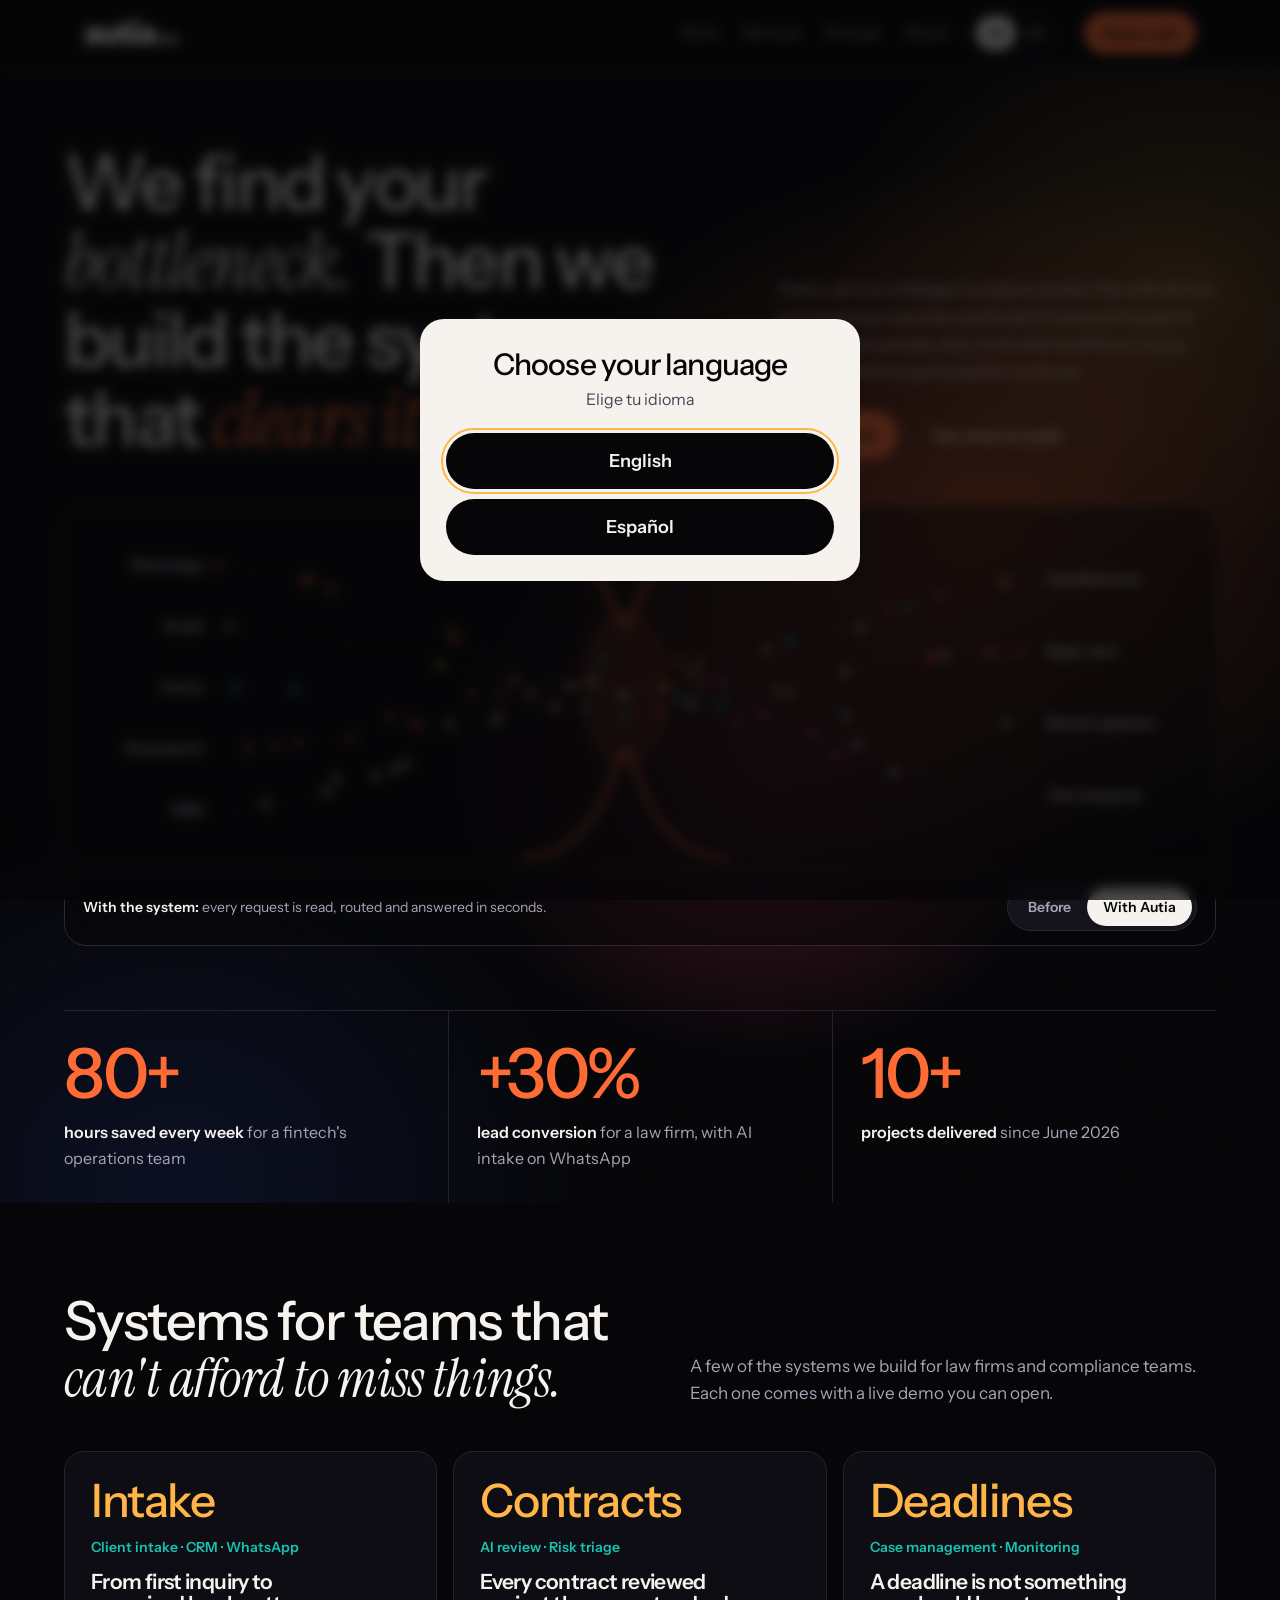
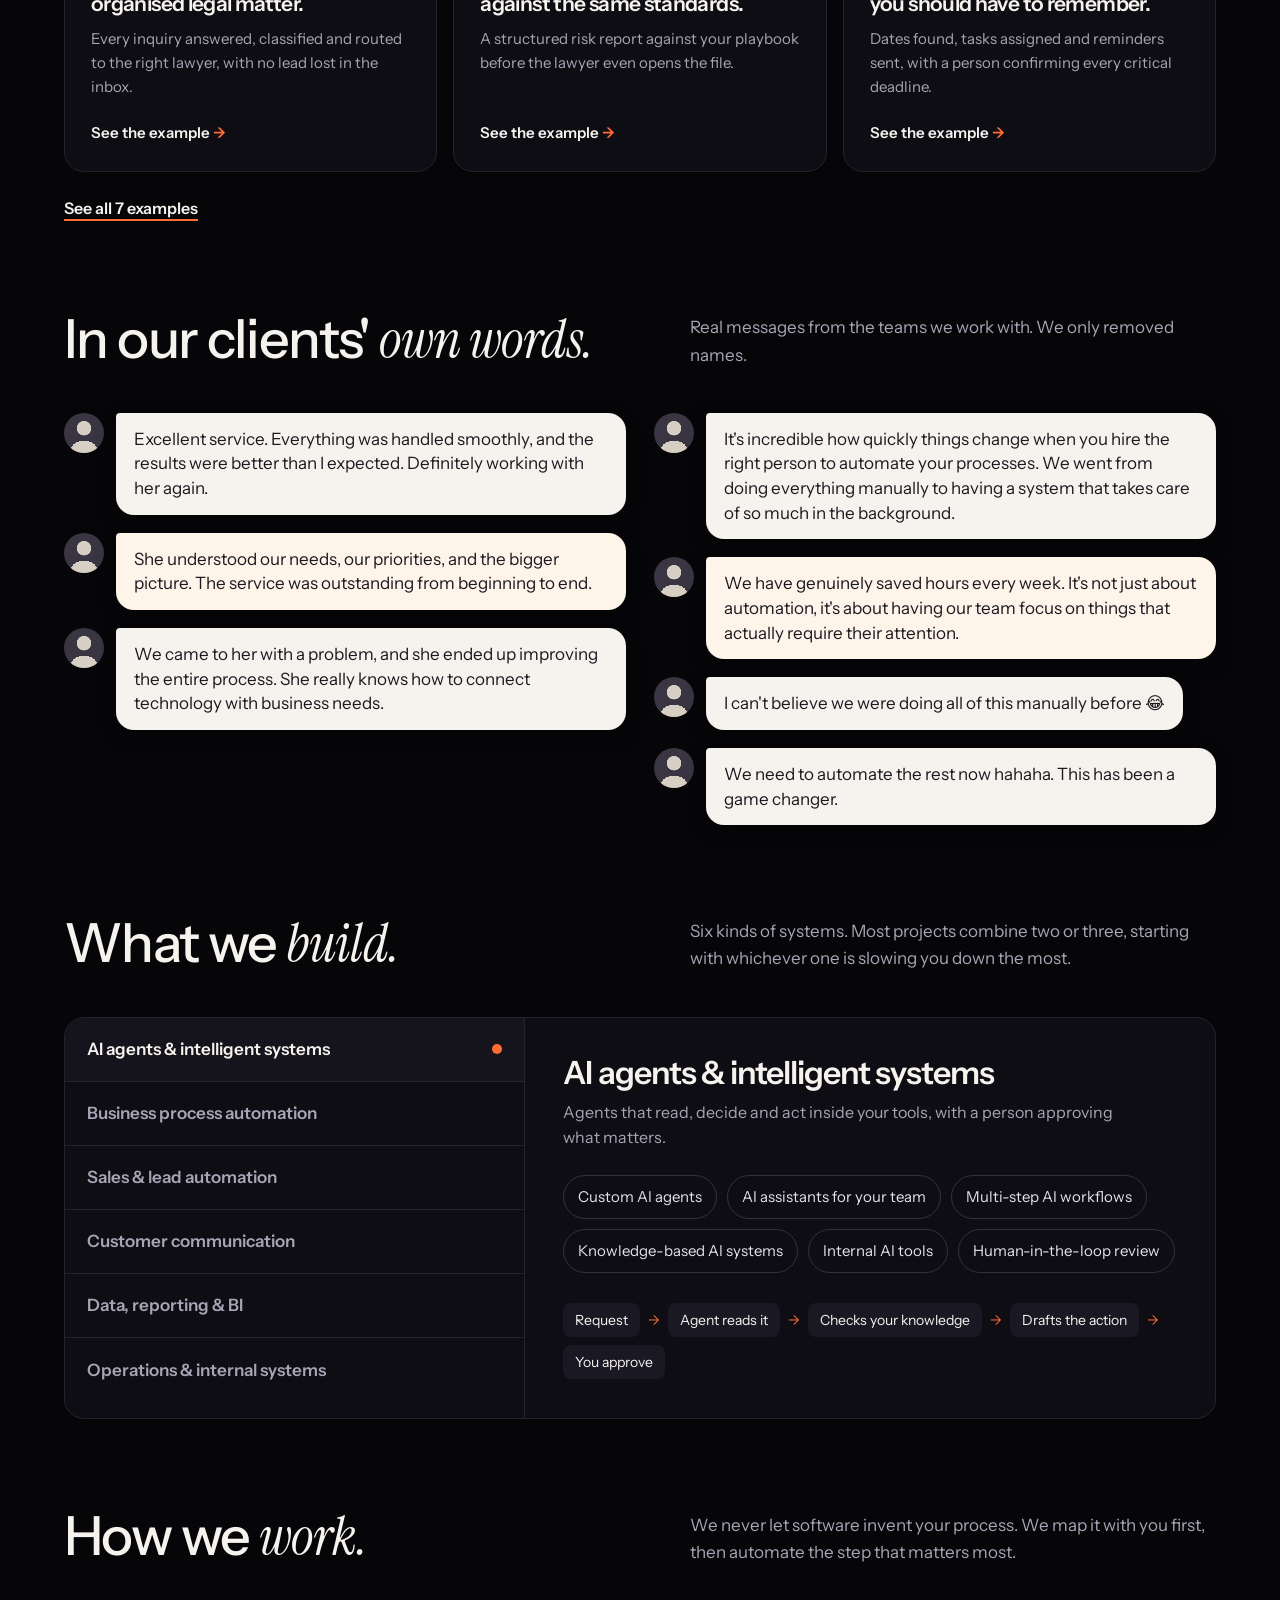
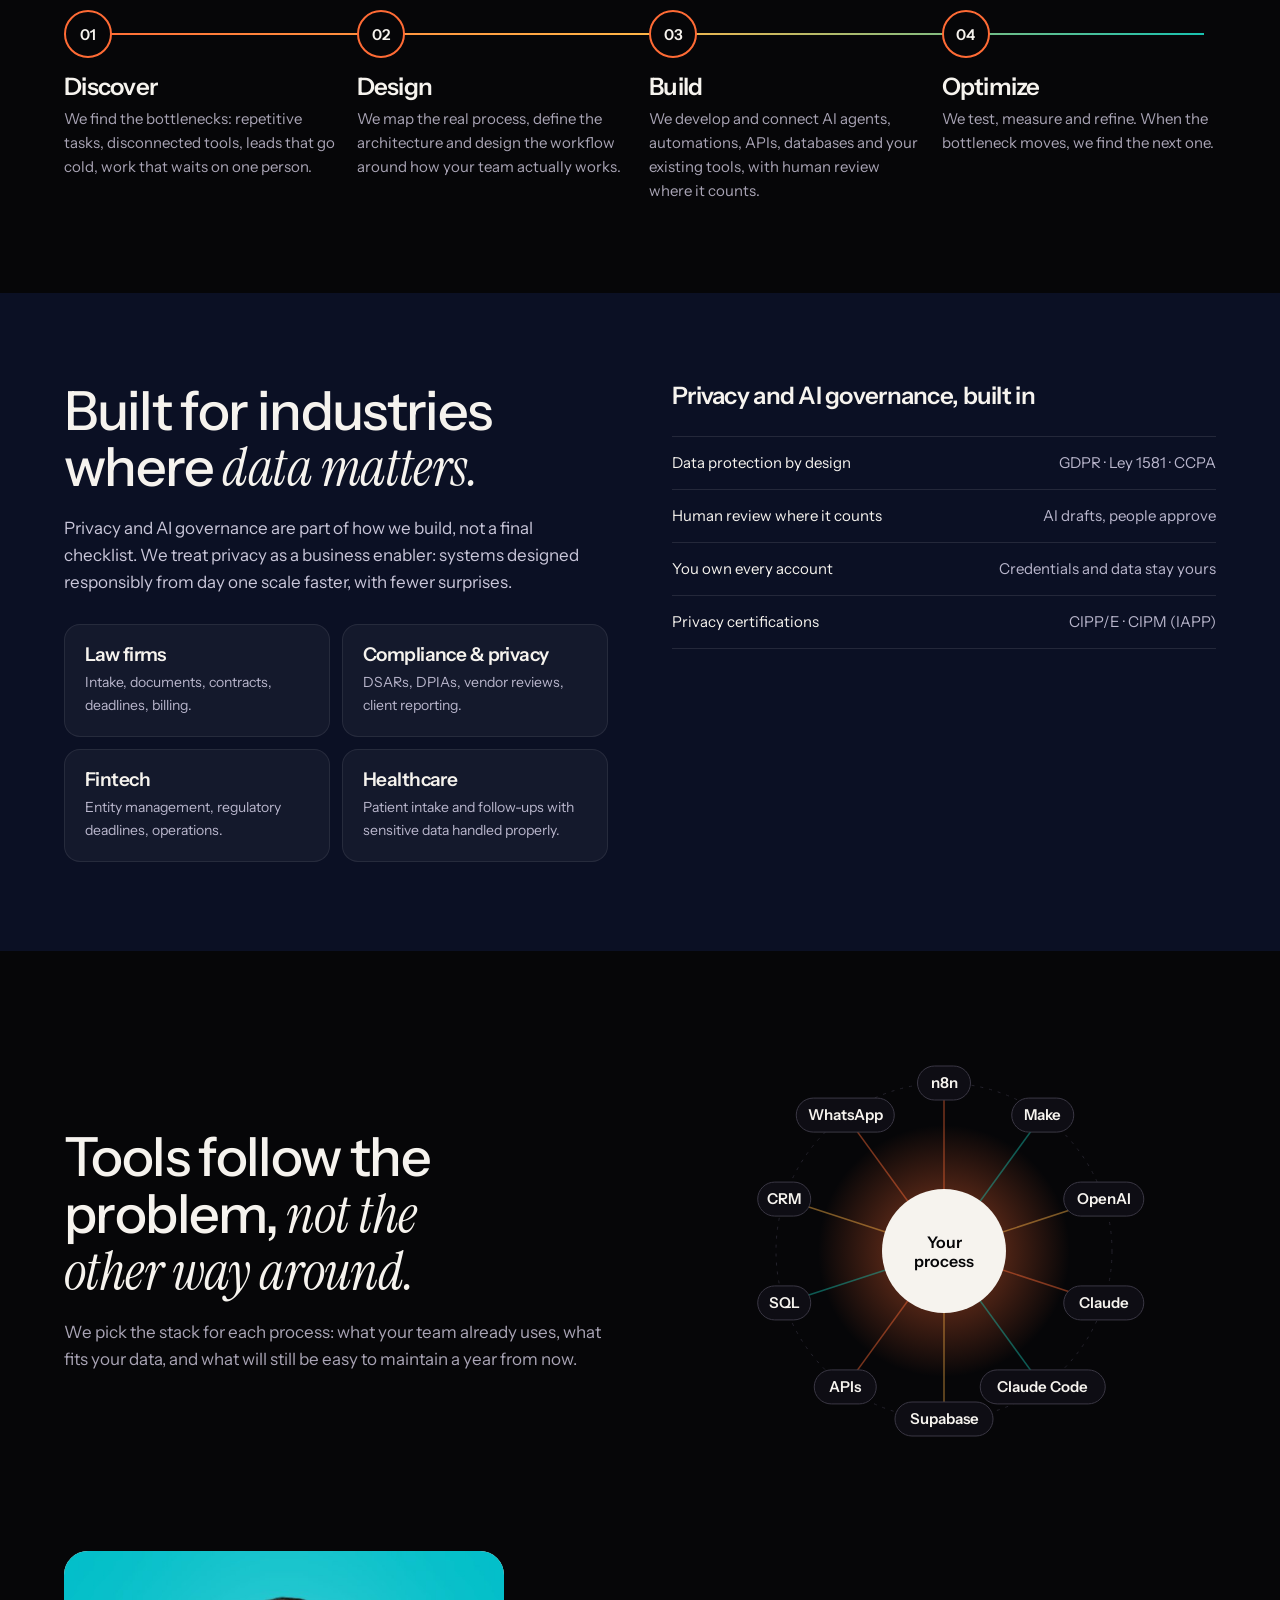
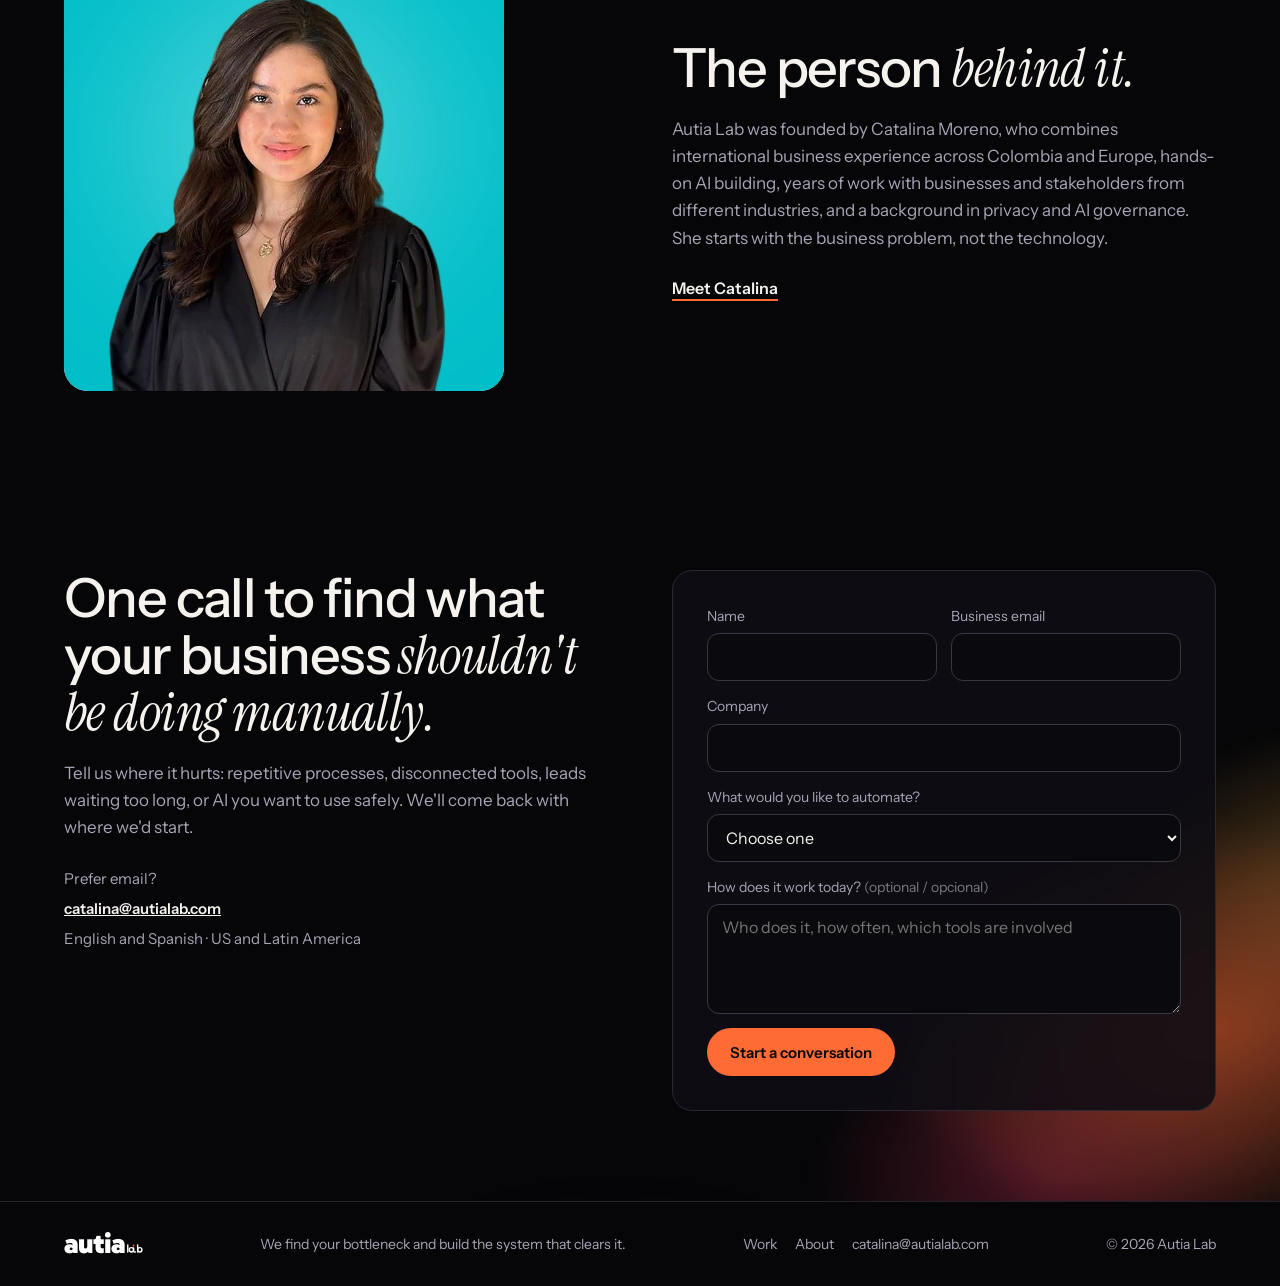
==== commit 162098e4: "About: new bio, certifications, isotype; home: 3 stats Co-Authored-By: Claude Opus 5.5 <noreply@anth" ====
--- a/index.html
+++ b/index.html
@@ -9,7 +9,7 @@
 <link rel="icon" href="data:image/svg+xml,%3Csvg xmlns='http://www.w3.org/2000/svg' viewBox='0 0 100 100'%3E%3Crect width='100' height='100' rx='22' fill='%23060608'/%3E%3Ccircle cx='42' cy='60' r='20' fill='none' stroke='white' stroke-width='13'/%3E%3Cpath d='M62 42V68C62 80 70 84 80 80' fill='none' stroke='white' stroke-width='13' stroke-linecap='round'/%3E%3Ccircle cx='62' cy='20' r='9' fill='%23FF6B35'/%3E%3C/svg%3E">
 <link rel="preconnect" href="https://fonts.googleapis.com"><link rel="preconnect" href="https://fonts.gstatic.com" crossorigin>
 <link href="https://fonts.googleapis.com/css2?family=Gabarito:wght@900&family=Instrument+Sans:wght@400;500;600;700&family=Instrument+Serif:ital@0;1&display=swap" rel="stylesheet">
-<link rel="stylesheet" href="assets/site.css?v=2">
+<link rel="stylesheet" href="assets/site.css?v=3">
 </head>
 <body>
 <div id="intro" aria-hidden="true"><div><svg class="iso" viewBox="0 0 100 100" aria-hidden="true"><circle cx="42" cy="60" r="20" fill="none" stroke="#F6F3EE" stroke-width="13"/><path d="M62 42V68C62 80 70 84 80 80" fill="none" stroke="#F6F3EE" stroke-width="13" stroke-linecap="round"/><circle class="node" cx="62" cy="20" r="9" fill="#FF6B35"/></svg><div class="word"><span class="logo" style="font-size:40px">autia<svg viewBox="0 6 148 84" fill="none" stroke-width="13" stroke-linecap="round" aria-hidden="true"><path d="M7 14V80" stroke="currentColor"/><circle cx="41" cy="60" r="20" stroke="currentColor"/><path d="M61 42V68C61 80 69 84 79 80" stroke="currentColor"/><circle cx="61" cy="20" r="9" fill="#FF6B35" stroke="none"/><path d="M99 14V80" stroke="currentColor"/><circle cx="119" cy="60" r="20" stroke="currentColor"/></svg></span></div></div></div>
@@ -48,7 +48,8 @@
       </div>
     </div>
     <div class="stats">
-      <div class="stat"><div class="num" data-to="80" data-suf="+">80+</div><p data-l="en"><b>hours saved every week</b> for a client's legal team</p><p data-l="es"><b>horas ahorradas cada semana</b> para el equipo legal de un cliente</p></div>
+      <div class="stat"><div class="num" data-to="80" data-suf="+">80+</div><p data-l="en"><b>hours saved every week</b> for a fintech's operations team</p><p data-l="es"><b>horas ahorradas cada semana</b> para el equipo de operaciones de una fintech</p></div>
+      <div class="stat"><div class="num" data-to="30" data-pre="+" data-suf="%">+30%</div><p data-l="en"><b>lead conversion</b> for a law firm, with AI intake on WhatsApp</p><p data-l="es"><b>conversión de leads</b> para una firma de abogados, con captación con IA en WhatsApp</p></div>
       <div class="stat"><div class="num" data-to="10" data-suf="+">10+</div><p data-l="en"><b>projects delivered</b> since June 2026</p><p data-l="es"><b>proyectos entregados</b> desde junio de 2026</p></div>
     </div>
   </div>
@@ -137,8 +138,8 @@
     <figure class="portrait" style="margin:0;max-width:440px"><img class="ph" src="assets/catalina-photo.jpg" alt="Catalina Moreno, founder of Autia Lab" width="720" height="720"><img class="ht" src="assets/catalina-halftone.jpg" alt="" width="720" height="720"></figure>
     <div>
       <h2 id="at"><span data-l="en">The person <em>behind it.</em></span><span data-l="es">La persona <em>detrás.</em></span></h2>
-      <p class="lead" style="margin:18px 0 24px" data-l="en">Autia Lab was founded by Catalina Moreno, who combines international business experience across Ireland, Spain and Italy with hands-on AI building, and a background in privacy and AI governance. She starts with the business problem, not the technology.</p>
-      <p class="lead" style="margin:18px 0 24px" data-l="es">Autia Lab fue fundada por Catalina Moreno, que combina experiencia internacional de negocio en Irlanda, España e Italia con la construcción práctica de sistemas de IA y una formación en privacidad y gobierno de la IA. Empieza por el problema del negocio, no por la tecnología.</p>
+      <p class="lead" style="margin:18px 0 24px" data-l="en">Autia Lab was founded by Catalina Moreno, who combines international business experience across Colombia and Europe, hands-on AI building, years of work with businesses and stakeholders from different industries, and a background in privacy and AI governance. She starts with the business problem, not the technology.</p>
+      <p class="lead" style="margin:18px 0 24px" data-l="es">Autia Lab fue fundada por Catalina Moreno, que combina experiencia internacional de negocio en Colombia y Europa, construcción práctica de sistemas de IA, años de trabajo con empresas y personas de distintas industrias, y una formación en privacidad y gobierno de la IA. Empieza por el problema del negocio, no por la tecnología.</p>
       <a class="link" href="about.html"><span data-l="en">Meet Catalina</span><span data-l="es">Conoce a Catalina</span></a>
     </div>
   </div>
@@ -185,6 +186,6 @@
 <nav aria-label="Footer"><a href="work.html"><span data-l="en">Work</span><span data-l="es">Casos</span></a><a href="about.html"><span data-l="en">About</span><span data-l="es">Nosotros</span></a><a href="mailto:catalina@autialab.com">catalina@autialab.com</a></nav>
 <span>© <span class="yr">2026</span> Autia Lab</span>
 </div></footer>
-<script src="assets/site.js?v=2"></script>
+<script src="assets/site.js?v=3"></script>
 </body>
 </html>
--- a/assets/site.css
+++ b/assets/site.css
@@ -77,10 +77,10 @@
 .toggle{display:inline-flex;padding:4px;border-radius:999px;background:#15131b;border:1px solid #2b2833}
 .toggle button{min-height:38px;padding:0 16px;border-radius:999px;border:0;background:none;color:var(--mute);font:600 14px 'Instrument Sans',sans-serif;cursor:pointer}
 .toggle button[aria-pressed=true]{background:var(--ink);color:#060608}
-.stats{display:grid;grid-template-columns:repeat(2,minmax(0,1fr));border-top:1px solid var(--line);margin-top:clamp(36px,5vw,64px)}
-.stat{padding:28px 22px 32px 0;display:flex;align-items:baseline;gap:20px;flex-wrap:wrap}
+.stats{display:grid;grid-template-columns:repeat(3,minmax(0,1fr));border-top:1px solid var(--line);margin-top:clamp(36px,5vw,64px)}
+.stat{padding:28px 22px 32px 0;display:flex;flex-direction:column;gap:12px}
 .stat+.stat{padding-left:28px;border-left:1px solid var(--line)}
-.num{font:500 clamp(48px,6vw,84px)/1 'Instrument Sans',sans-serif;letter-spacing:-.04em;color:var(--org);white-space:nowrap}
+.num{font:500 clamp(48px,5.4vw,76px)/1 'Instrument Sans',sans-serif;letter-spacing:-.04em;color:var(--org);white-space:nowrap}
 .stat p{color:var(--mute);font-size:16px;max-width:26ch}
 .stat b{color:var(--ink);font-weight:600}
 /* example cards (home teaser) */
@@ -150,6 +150,10 @@
 .fact b{display:block;font-size:15px;margin-bottom:4px}
 .fact span{color:var(--mute);font-size:14px}
 @media(min-width:981px){.pin{position:sticky;top:96px}}
+.isomark{width:clamp(90px,12vw,150px);height:auto;overflow:visible;flex:none}
+.isomark .node{animation:bob 3.6s ease-in-out infinite;transform-box:fill-box;transform-origin:50% 100%}
+@keyframes bob{0%,70%,100%{transform:translateY(0)}78%{transform:translateY(-55%)}86%{transform:translateY(0) scale(1.12,.88)}92%{transform:translateY(-18%)}}
+@media(prefers-reduced-motion:reduce){.isomark .node{animation:none}}
 /* work page */
 .ex{display:grid;grid-template-columns:minmax(0,1fr) minmax(0,1.05fr);gap:clamp(24px,4vw,56px);padding:clamp(40px,5vw,64px) 0;border-top:1px solid var(--line);align-items:start}
 .ex .k{font:500 clamp(56px,7vw,96px)/.95 'Instrument Sans',sans-serif;letter-spacing:-.04em;color:var(--org)}
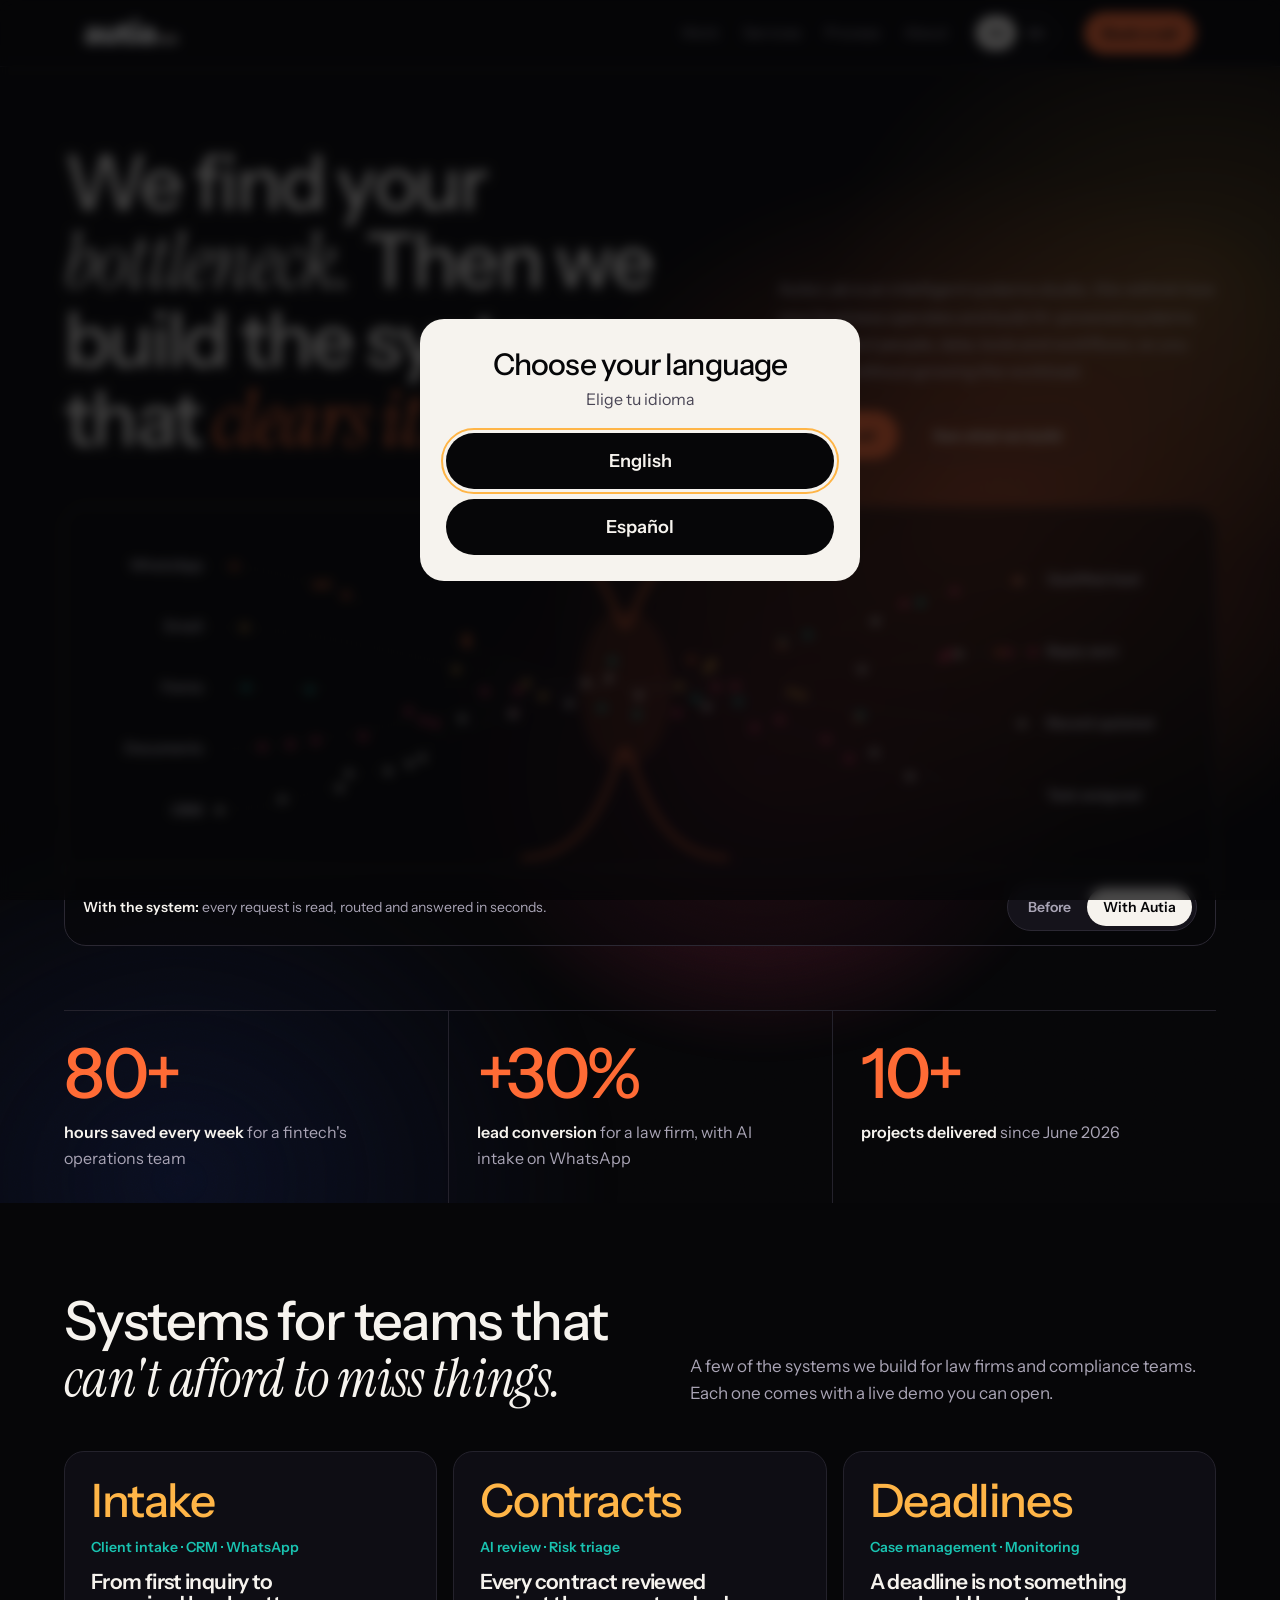
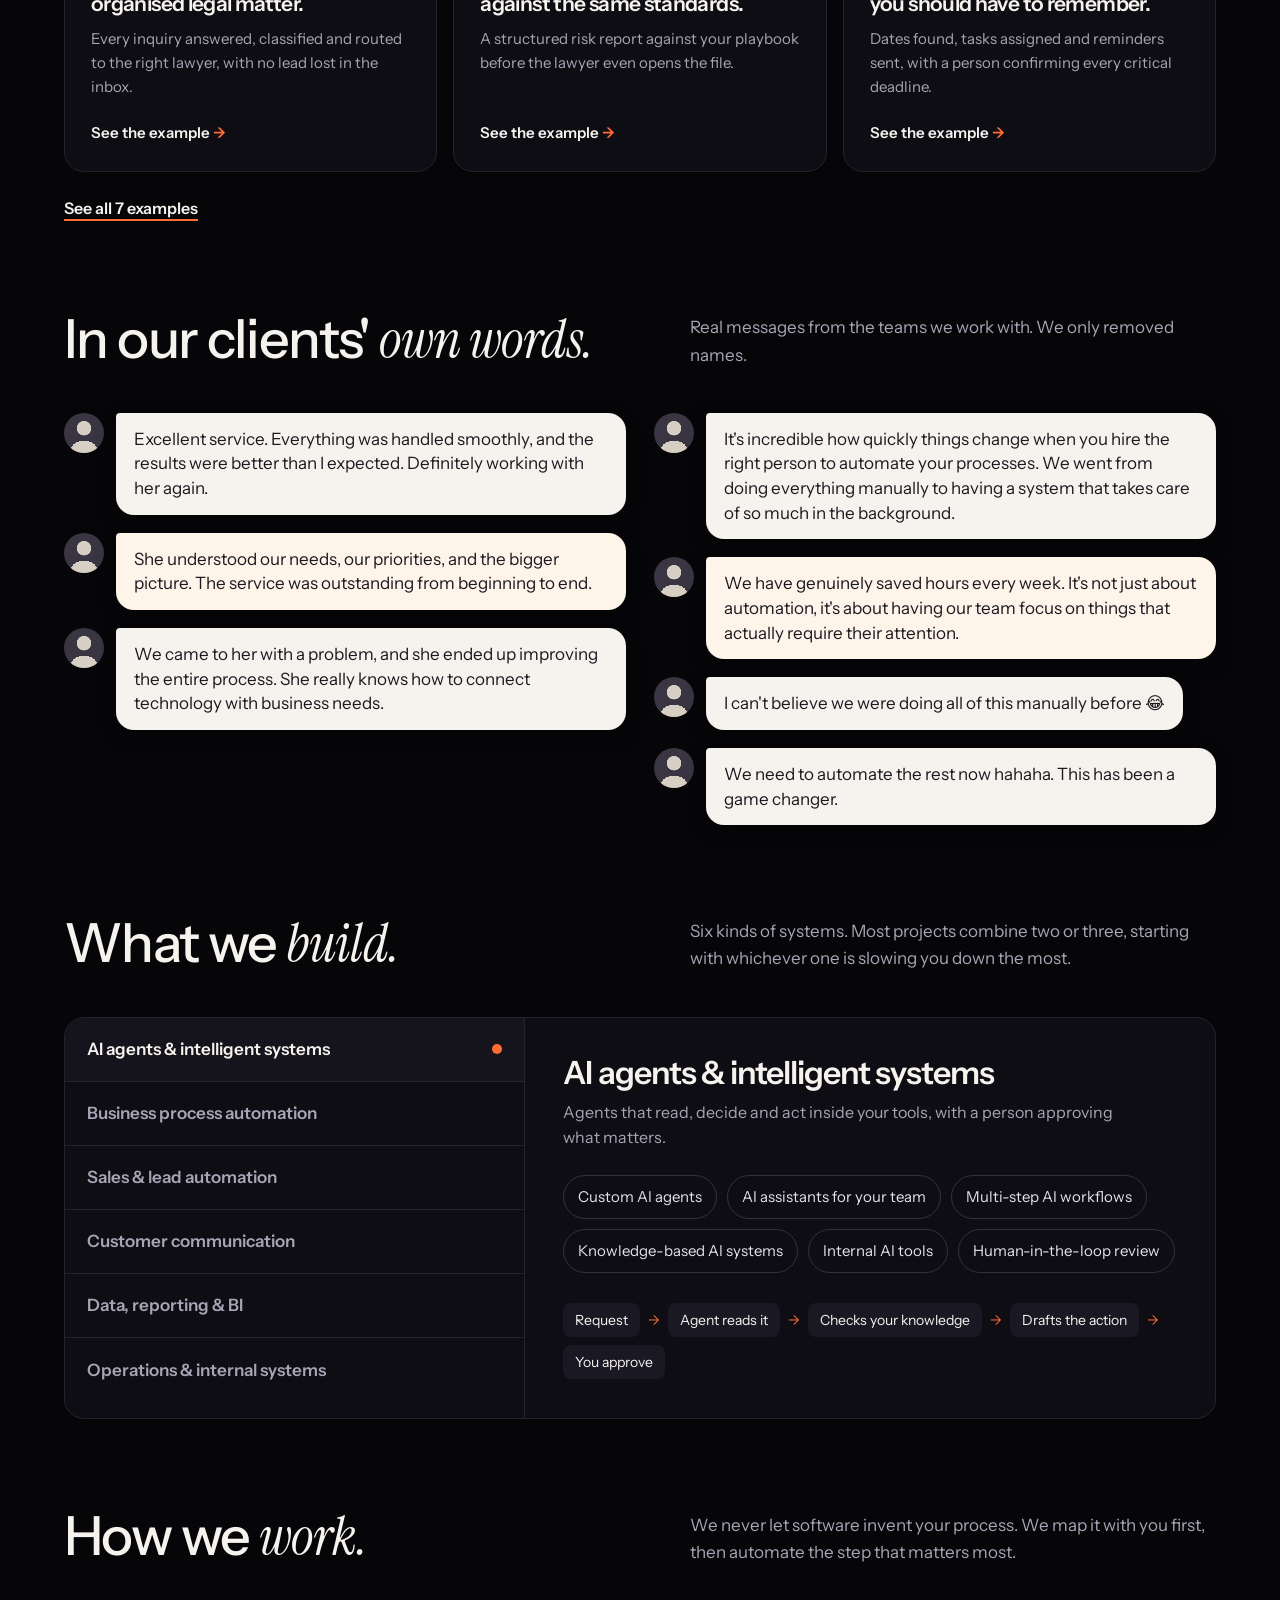
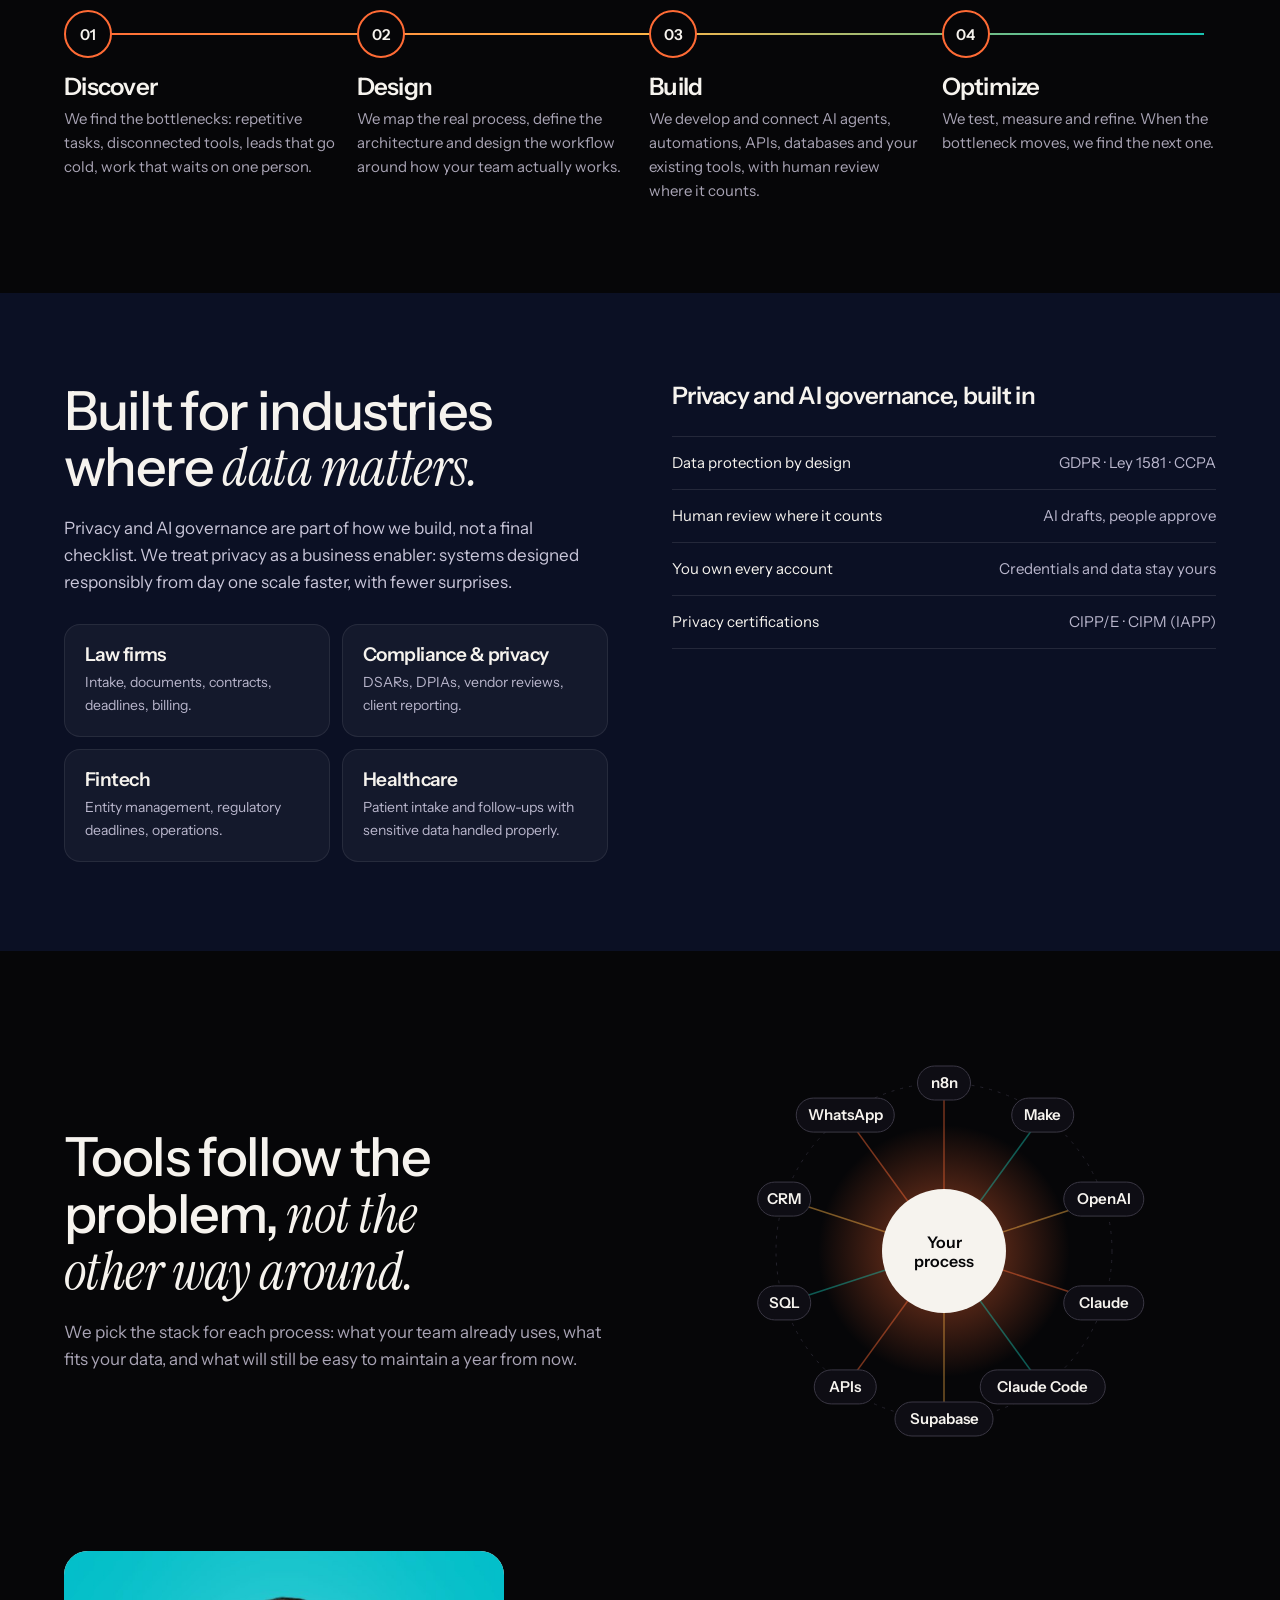
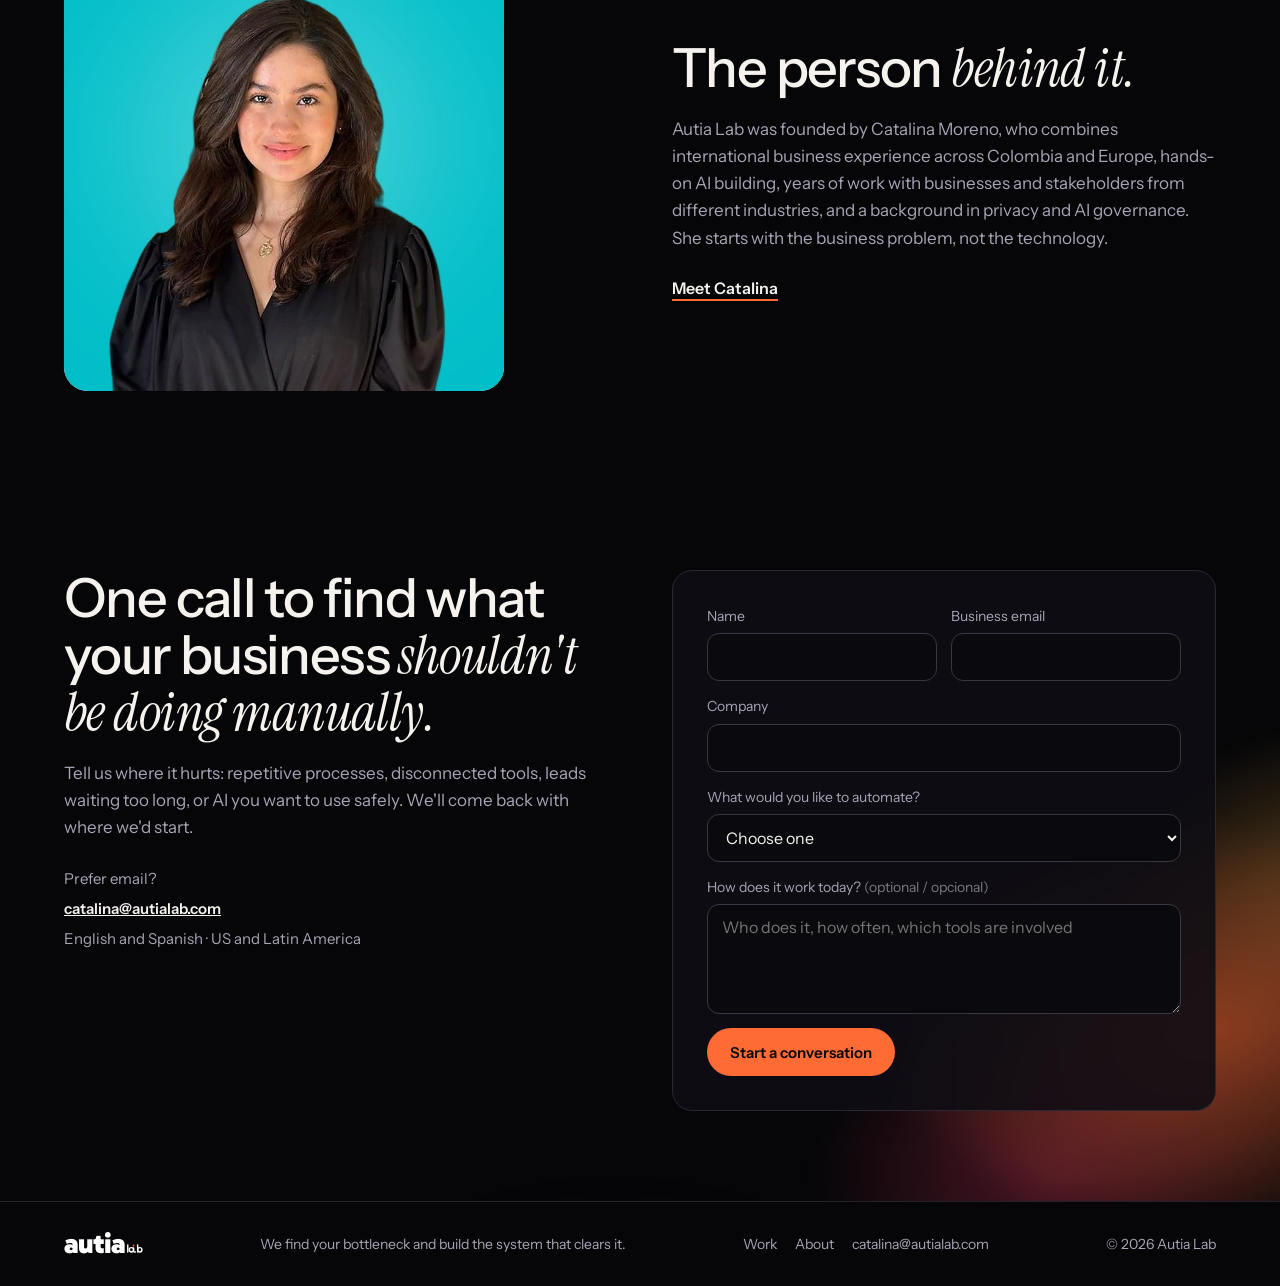
==== commit d6f0e16b: "Connect Book a call to Google Calendar booking page Co-Authored-By: Claude Opus 5.5 <noreply@anthrop" ====
--- a/index.html
+++ b/index.html
@@ -9,7 +9,7 @@
 <link rel="icon" href="data:image/svg+xml,%3Csvg xmlns='http://www.w3.org/2000/svg' viewBox='0 0 100 100'%3E%3Crect width='100' height='100' rx='22' fill='%23060608'/%3E%3Ccircle cx='42' cy='60' r='20' fill='none' stroke='white' stroke-width='13'/%3E%3Cpath d='M62 42V68C62 80 70 84 80 80' fill='none' stroke='white' stroke-width='13' stroke-linecap='round'/%3E%3Ccircle cx='62' cy='20' r='9' fill='%23FF6B35'/%3E%3C/svg%3E">
 <link rel="preconnect" href="https://fonts.googleapis.com"><link rel="preconnect" href="https://fonts.gstatic.com" crossorigin>
 <link href="https://fonts.googleapis.com/css2?family=Gabarito:wght@900&family=Instrument+Sans:wght@400;500;600;700&family=Instrument+Serif:ital@0;1&display=swap" rel="stylesheet">
-<link rel="stylesheet" href="assets/site.css?v=3">
+<link rel="stylesheet" href="assets/site.css?v=4">
 </head>
 <body>
 <div id="intro" aria-hidden="true"><div><svg class="iso" viewBox="0 0 100 100" aria-hidden="true"><circle cx="42" cy="60" r="20" fill="none" stroke="#F6F3EE" stroke-width="13"/><path d="M62 42V68C62 80 70 84 80 80" fill="none" stroke="#F6F3EE" stroke-width="13" stroke-linecap="round"/><circle class="node" cx="62" cy="20" r="9" fill="#FF6B35"/></svg><div class="word"><span class="logo" style="font-size:40px">autia<svg viewBox="0 6 148 84" fill="none" stroke-width="13" stroke-linecap="round" aria-hidden="true"><path d="M7 14V80" stroke="currentColor"/><circle cx="41" cy="60" r="20" stroke="currentColor"/><path d="M61 42V68C61 80 69 84 79 80" stroke="currentColor"/><circle cx="61" cy="20" r="9" fill="#FF6B35" stroke="none"/><path d="M99 14V80" stroke="currentColor"/><circle cx="119" cy="60" r="20" stroke="currentColor"/></svg></span></div></div></div>
@@ -186,6 +186,6 @@
 <nav aria-label="Footer"><a href="work.html"><span data-l="en">Work</span><span data-l="es">Casos</span></a><a href="about.html"><span data-l="en">About</span><span data-l="es">Nosotros</span></a><a href="mailto:catalina@autialab.com">catalina@autialab.com</a></nav>
 <span>© <span class="yr">2026</span> Autia Lab</span>
 </div></footer>
-<script src="assets/site.js?v=3"></script>
+<script src="assets/site.js?v=4"></script>
 </body>
 </html>
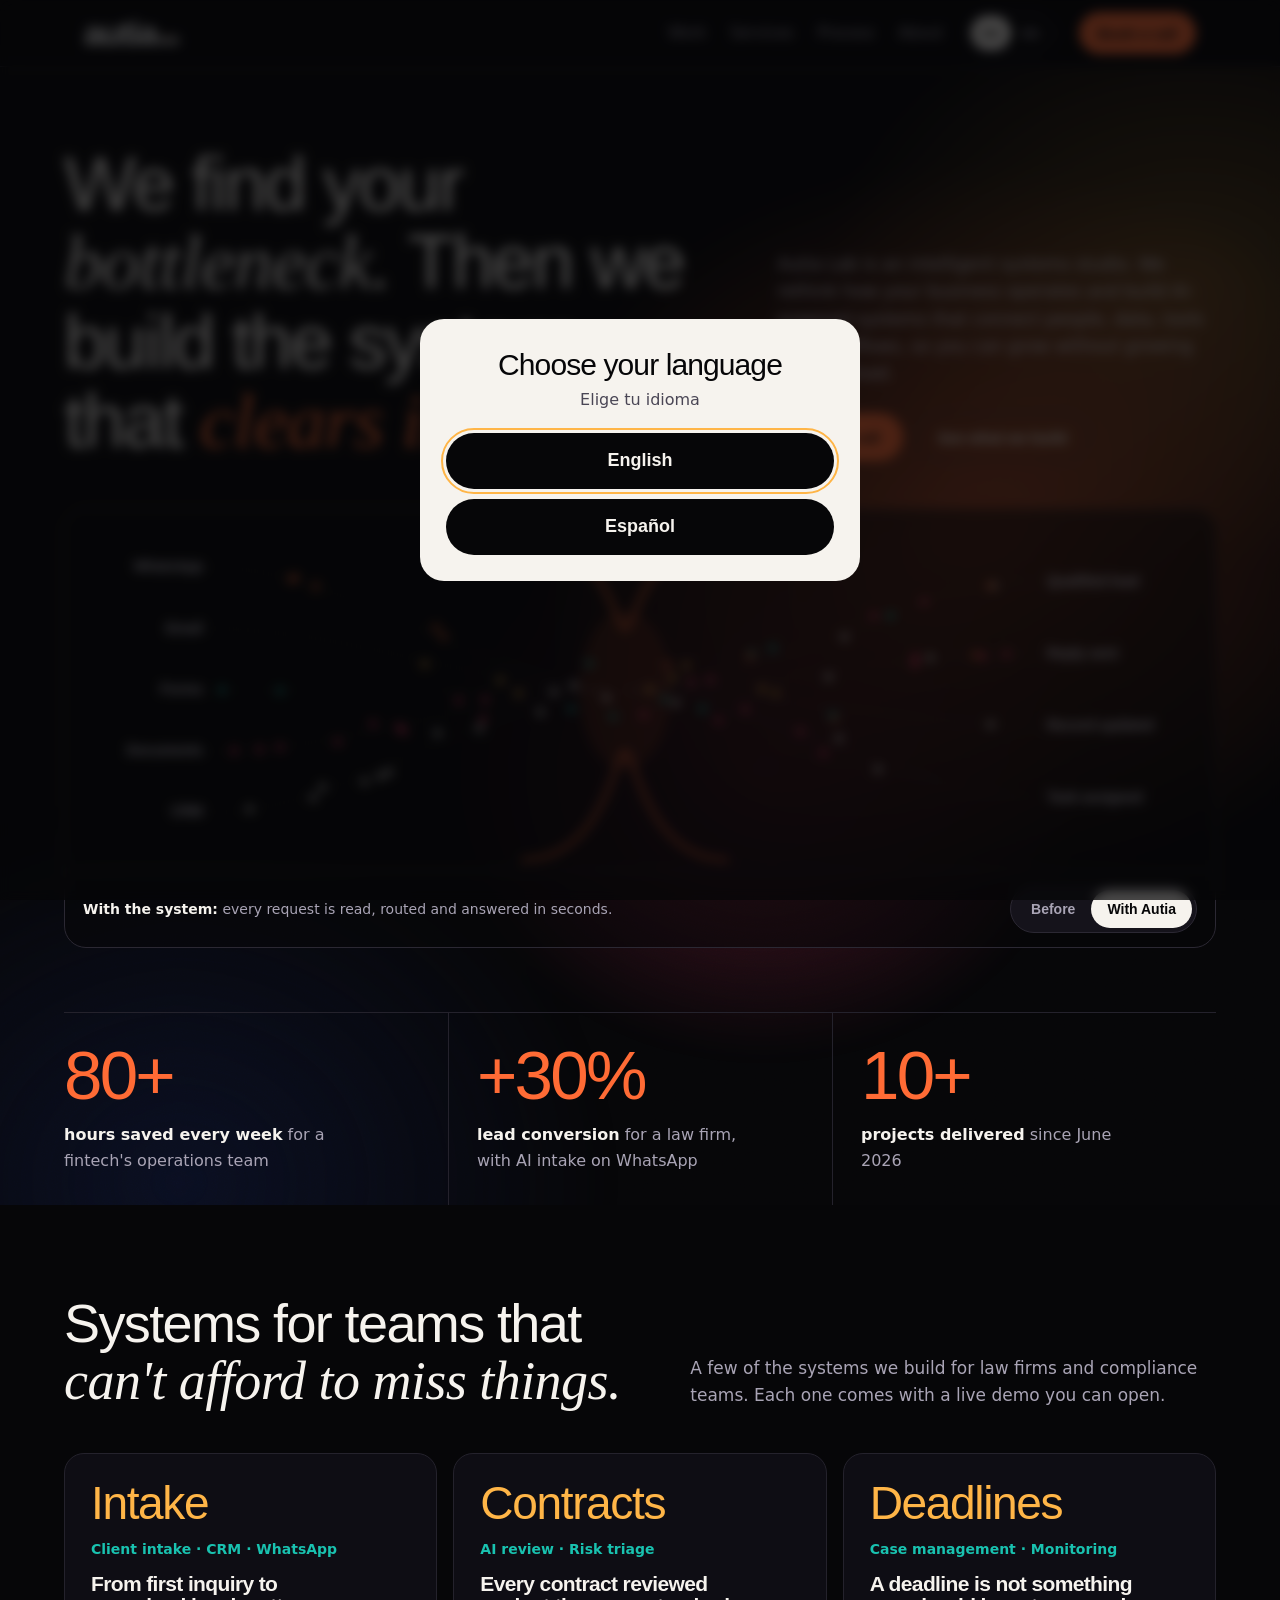
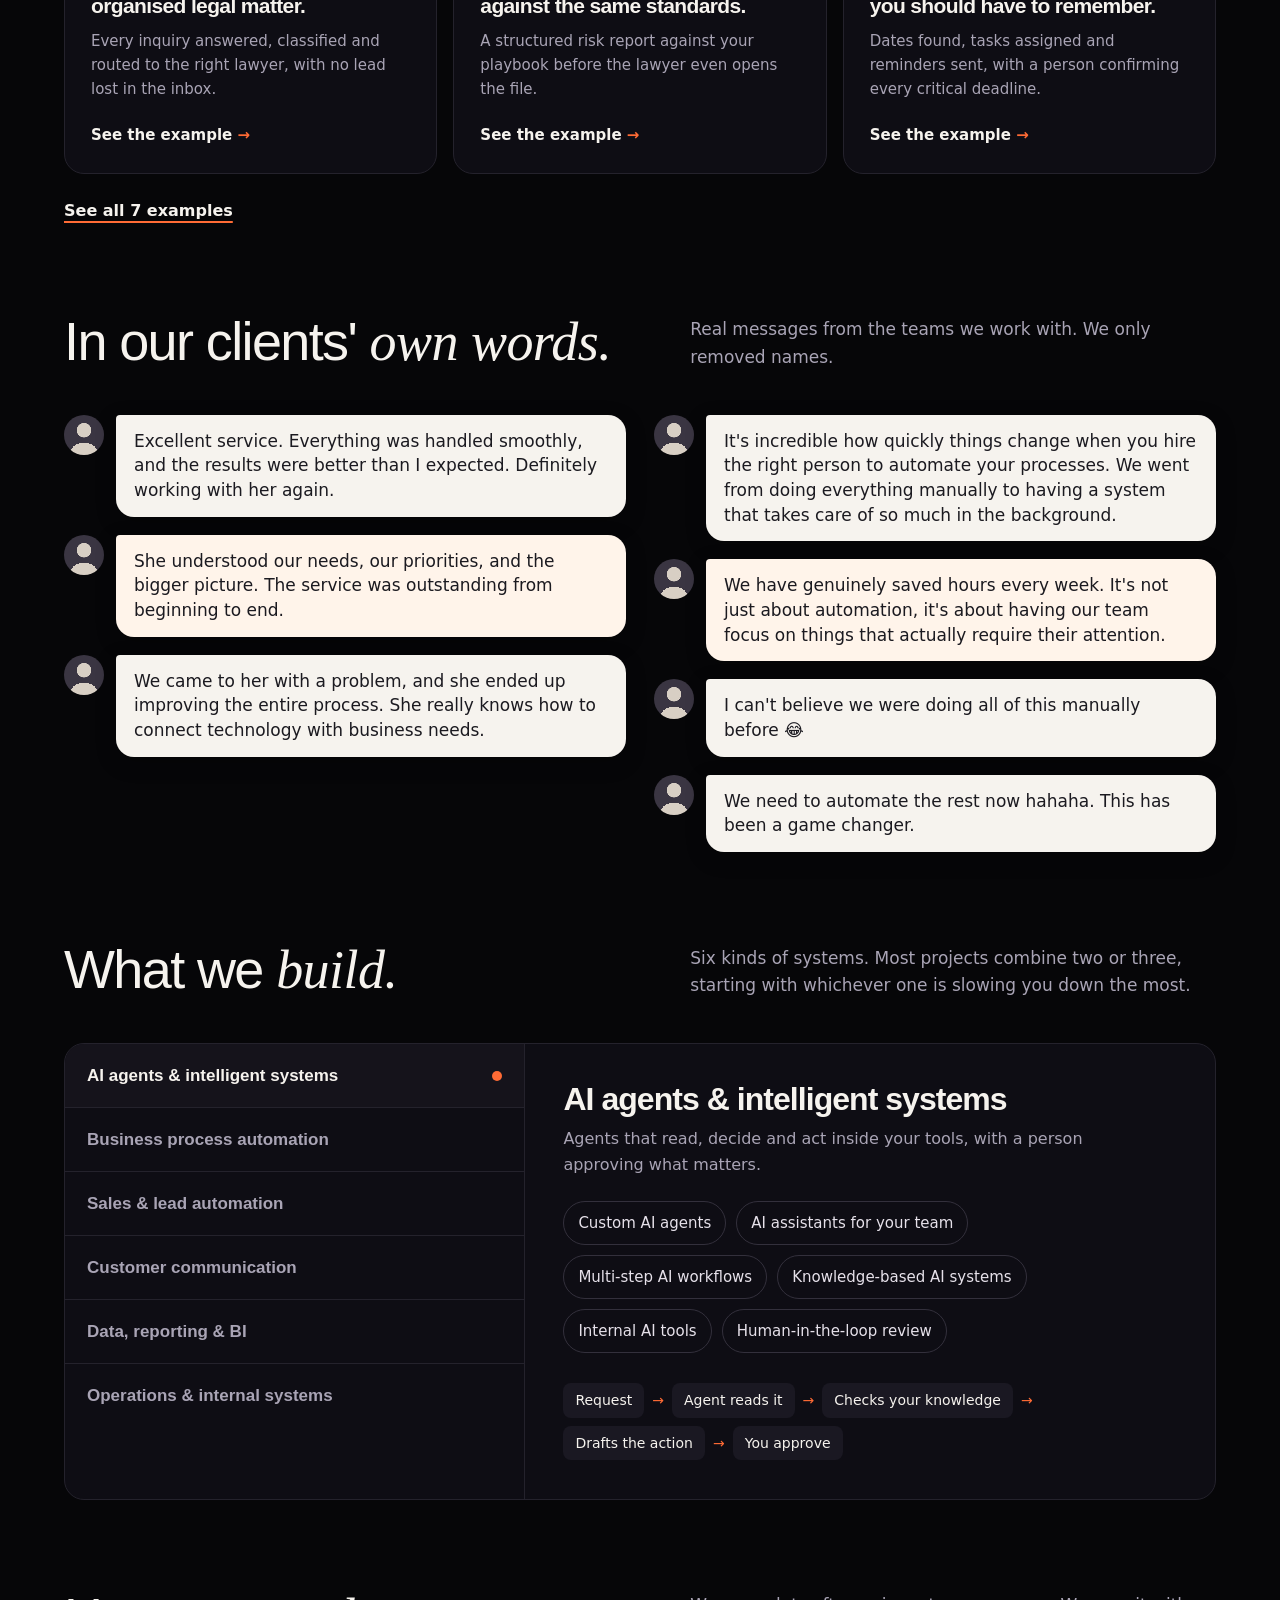
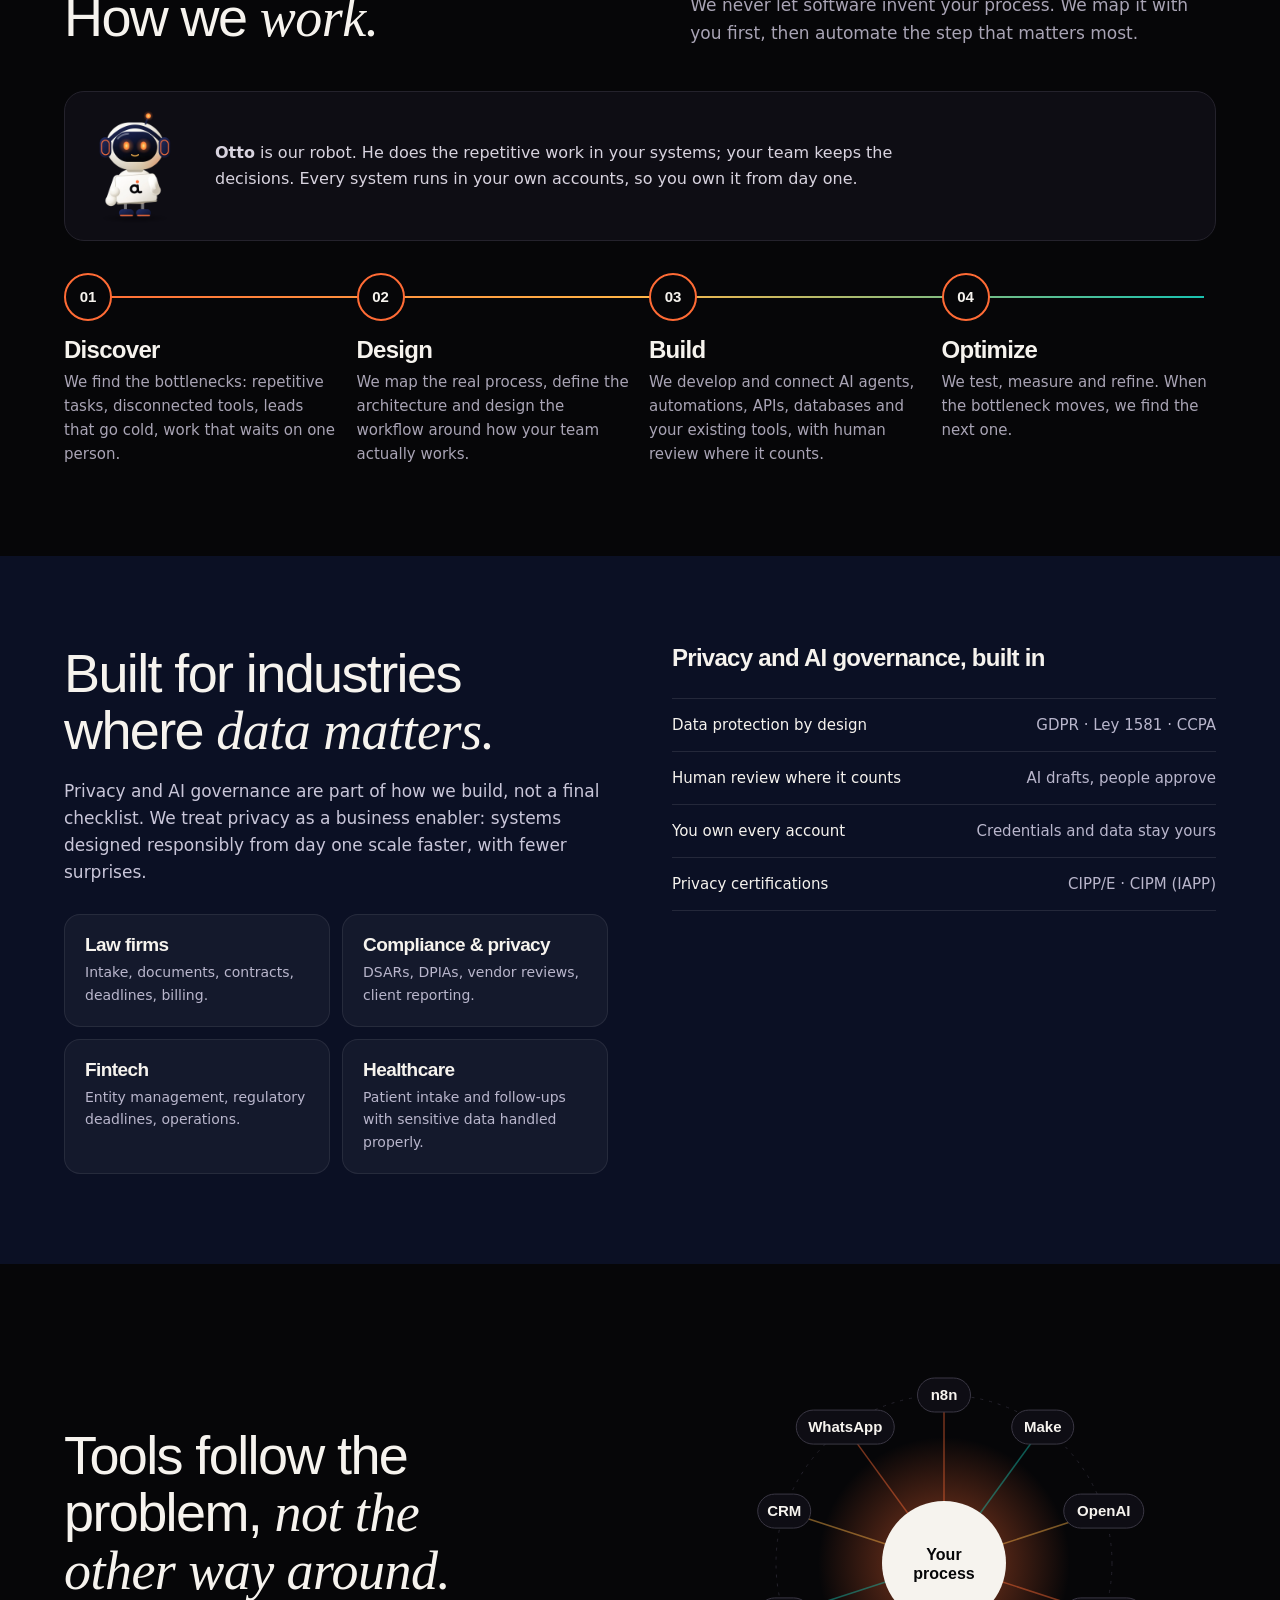
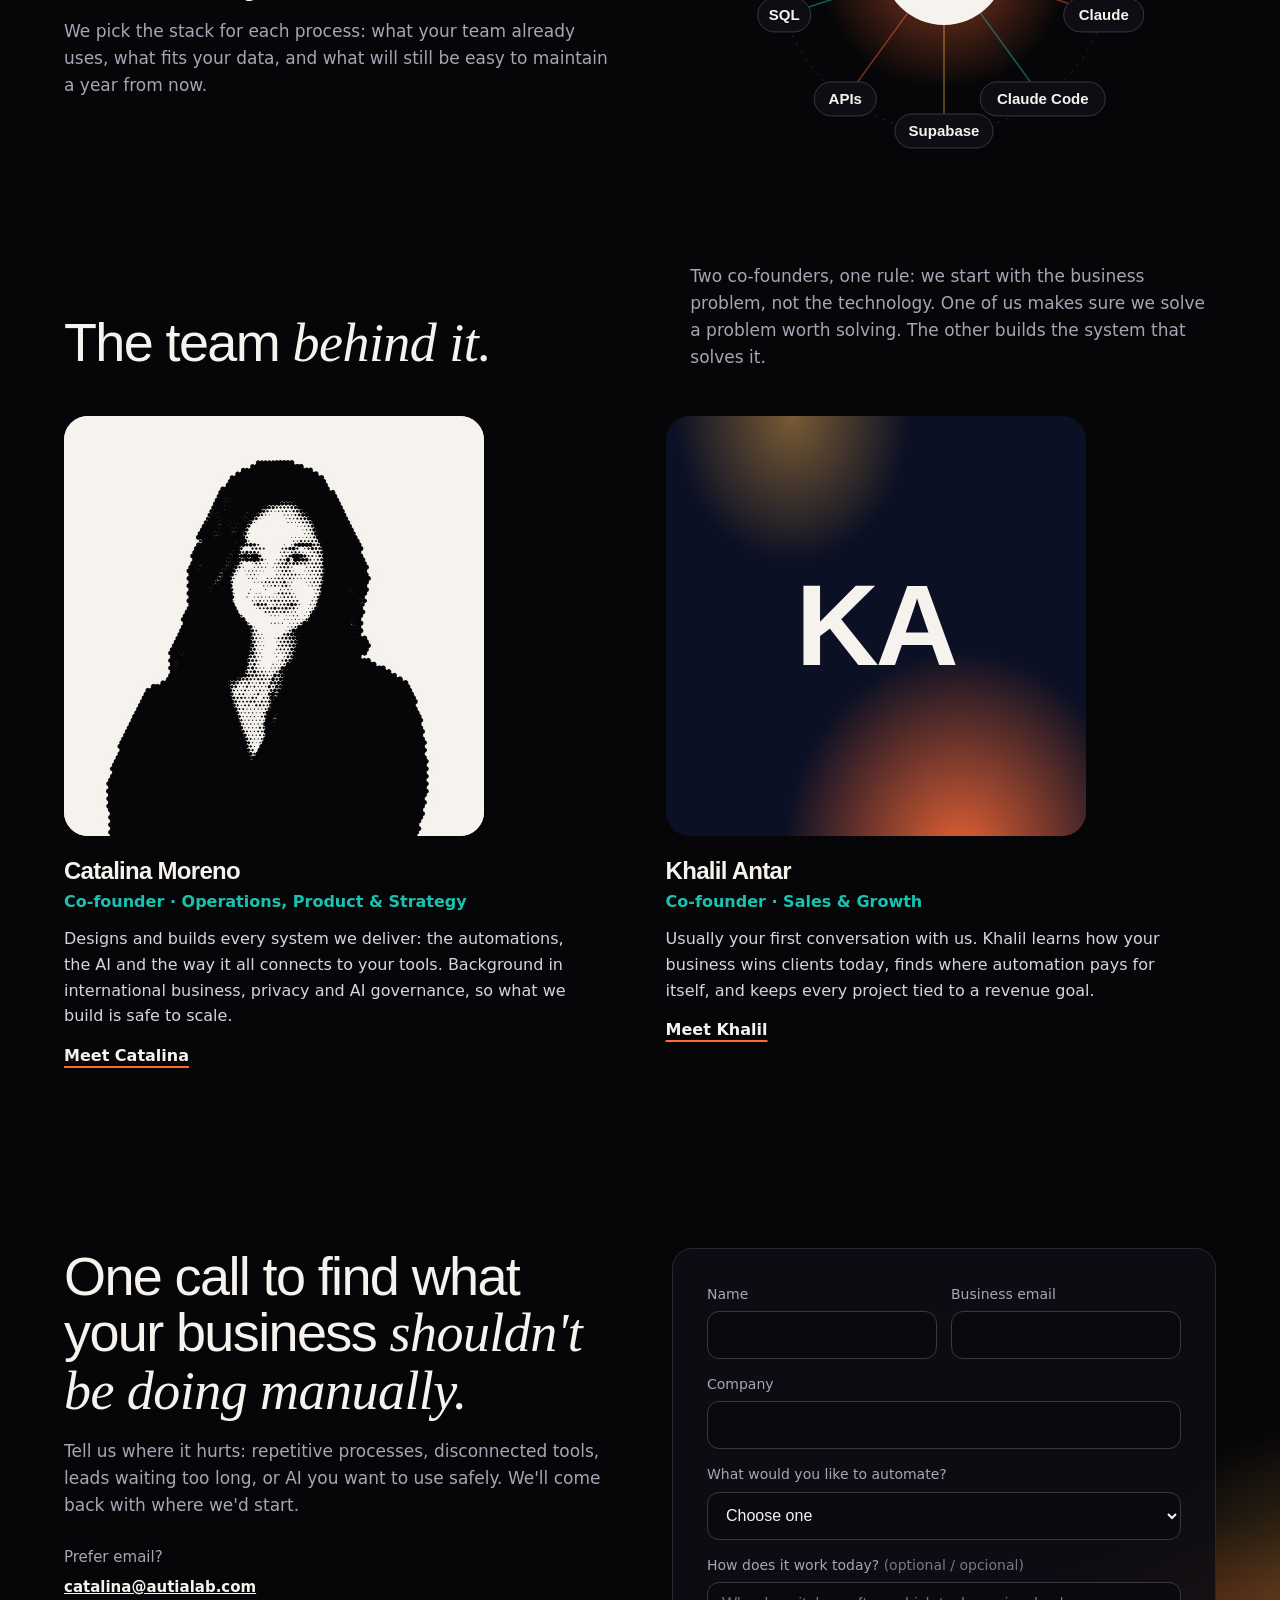
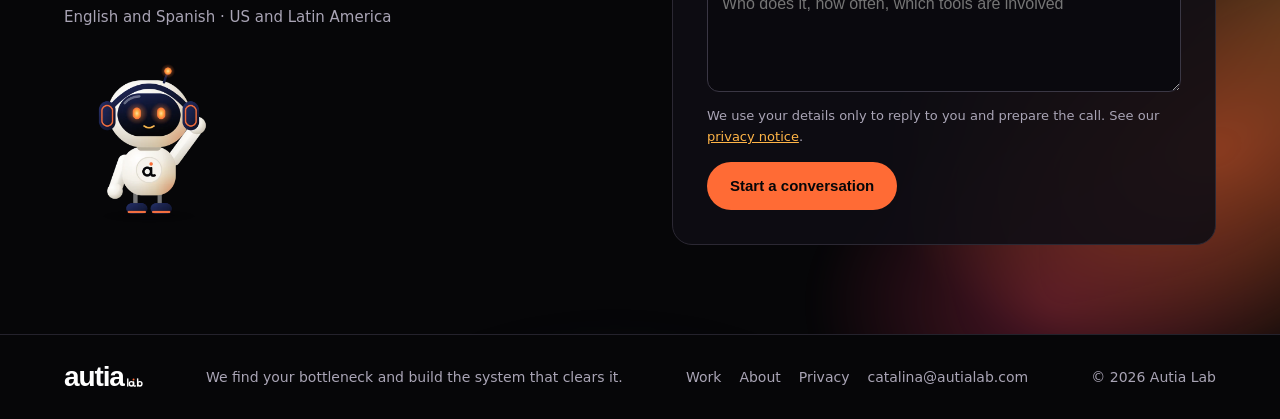
==== commit 90e138e2: "Add team section, Otto mascot, privacy notice, clean URLs, robots, sitemap, CSP - Team section (Cata" ====
--- a/index.html
+++ b/index.html
@@ -2,6 +2,8 @@
 <html lang="en" data-title-en="Autia Lab · Intelligent systems studio" data-title-es="Autia Lab · Estudio de sistemas inteligentes">
 <head>
 <meta charset="utf-8">
+<meta http-equiv="Content-Security-Policy" content="default-src 'self'; script-src 'self'; style-src 'self' 'unsafe-inline' https://fonts.googleapis.com; font-src https://fonts.gstatic.com; img-src 'self' data:; connect-src 'self'; base-uri 'self'; form-action 'self'; object-src 'none'">
+<meta name="referrer" content="strict-origin-when-cross-origin">
 <meta name="viewport" content="width=device-width, initial-scale=1">
 <title>Autia Lab · Intelligent systems studio</title>
 <meta name="description" content="Autia Lab finds the bottleneck in your operations and builds the AI-powered system that clears it, for companies in the US and Latin America.">
@@ -9,21 +11,21 @@
 <link rel="icon" href="data:image/svg+xml,%3Csvg xmlns='http://www.w3.org/2000/svg' viewBox='0 0 100 100'%3E%3Crect width='100' height='100' rx='22' fill='%23060608'/%3E%3Ccircle cx='42' cy='60' r='20' fill='none' stroke='white' stroke-width='13'/%3E%3Cpath d='M62 42V68C62 80 70 84 80 80' fill='none' stroke='white' stroke-width='13' stroke-linecap='round'/%3E%3Ccircle cx='62' cy='20' r='9' fill='%23FF6B35'/%3E%3C/svg%3E">
 <link rel="preconnect" href="https://fonts.googleapis.com"><link rel="preconnect" href="https://fonts.gstatic.com" crossorigin>
 <link href="https://fonts.googleapis.com/css2?family=Gabarito:wght@900&family=Instrument+Sans:wght@400;500;600;700&family=Instrument+Serif:ital@0;1&display=swap" rel="stylesheet">
-<link rel="stylesheet" href="assets/site.css?v=4">
+<link rel="stylesheet" href="/assets/site.css?v=5">
 </head>
 <body>
 <div id="intro" aria-hidden="true"><div><svg class="iso" viewBox="0 0 100 100" aria-hidden="true"><circle cx="42" cy="60" r="20" fill="none" stroke="#F6F3EE" stroke-width="13"/><path d="M62 42V68C62 80 70 84 80 80" fill="none" stroke="#F6F3EE" stroke-width="13" stroke-linecap="round"/><circle class="node" cx="62" cy="20" r="9" fill="#FF6B35"/></svg><div class="word"><span class="logo" style="font-size:40px">autia<svg viewBox="0 6 148 84" fill="none" stroke-width="13" stroke-linecap="round" aria-hidden="true"><path d="M7 14V80" stroke="currentColor"/><circle cx="41" cy="60" r="20" stroke="currentColor"/><path d="M61 42V68C61 80 69 84 79 80" stroke="currentColor"/><circle cx="61" cy="20" r="9" fill="#FF6B35" stroke="none"/><path d="M99 14V80" stroke="currentColor"/><circle cx="119" cy="60" r="20" stroke="currentColor"/></svg></span></div></div></div>
 <div id="chooser" role="dialog" aria-modal="true" aria-labelledby="chT"><div class="choose"><h2 id="chT">Choose your language</h2><p>Elige tu idioma</p><button type="button" data-set="en">English</button><button type="button" data-set="es">Español</button></div></div>
 <nav class="top" aria-label="Main"><div class="nav">
-<a class="logo" href="index.html" aria-label="Autia Lab home">autia<svg viewBox="0 6 148 84" fill="none" stroke-width="13" stroke-linecap="round" aria-hidden="true"><path d="M7 14V80" stroke="currentColor"/><circle cx="41" cy="60" r="20" stroke="currentColor"/><path d="M61 42V68C61 80 69 84 79 80" stroke="currentColor"/><circle cx="61" cy="20" r="9" fill="#FF6B35" stroke="none"/><path d="M99 14V80" stroke="currentColor"/><circle cx="119" cy="60" r="20" stroke="currentColor"/></svg></a>
+<a class="logo" href="/" aria-label="Autia Lab home">autia<svg viewBox="0 6 148 84" fill="none" stroke-width="13" stroke-linecap="round" aria-hidden="true"><path d="M7 14V80" stroke="currentColor"/><circle cx="41" cy="60" r="20" stroke="currentColor"/><path d="M61 42V68C61 80 69 84 79 80" stroke="currentColor"/><circle cx="61" cy="20" r="9" fill="#FF6B35" stroke="none"/><path d="M99 14V80" stroke="currentColor"/><circle cx="119" cy="60" r="20" stroke="currentColor"/></svg></a>
 <div class="links" id="links">
-<a href="work.html"><span data-l="en">Work</span><span data-l="es">Casos</span></a>
-<a href="index.html#services"><span data-l="en">Services</span><span data-l="es">Servicios</span></a>
-<a href="index.html#process"><span data-l="en">Process</span><span data-l="es">Proceso</span></a>
-<a href="about.html"><span data-l="en">About</span><span data-l="es">Nosotros</span></a>
+<a href="/work"><span data-l="en">Work</span><span data-l="es">Casos</span></a>
+<a href="/#services"><span data-l="en">Services</span><span data-l="es">Servicios</span></a>
+<a href="/#process"><span data-l="en">Process</span><span data-l="es">Proceso</span></a>
+<a href="/about"><span data-l="en">About</span><span data-l="es">Nosotros</span></a>
 </div>
 <div class="lang" role="group" aria-label="Language"><button type="button" data-set="en" aria-pressed="true">EN</button><button type="button" data-set="es" aria-pressed="false">ES</button></div>
-<a class="btn pri" href="index.html#contact" data-book><span data-l="en">Book a call</span><span data-l="es">Agenda una llamada</span></a>
+<a class="btn pri" href="/#contact" data-book><span data-l="en">Book a call</span><span data-l="es">Agenda una llamada</span></a>
 <button class="menu" id="menu" aria-expanded="false" aria-controls="links">Menu</button>
 </div></nav>
 <header class="band hero" id="top">
@@ -34,7 +36,7 @@
       <div>
         <p class="lead" data-l="en">Autia Lab is an intelligent systems studio. We rethink how your business operates and build AI-powered systems that connect people, data, tools and workflows, so you can grow without growing the workload.</p>
         <p class="lead" data-l="es">Autia Lab es un estudio de sistemas inteligentes. Repensamos cómo opera tu empresa y construimos sistemas con IA que conectan personas, datos, herramientas y procesos, para que crezcas sin que crezca la carga de trabajo.</p>
-        <div class="ctas"><a class="btn pri" href="#contact" data-book><span data-l="en">Book a call</span><span data-l="es">Agenda una llamada</span></a><a class="btn ghost" href="work.html"><span data-l="en">See what we build</span><span data-l="es">Mira lo que construimos</span></a></div>
+        <div class="ctas"><a class="btn pri" href="#contact" data-book><span data-l="en">Book a call</span><span data-l="es">Agenda una llamada</span></a><a class="btn ghost" href="/work"><span data-l="en">See what we build</span><span data-l="es">Mira lo que construimos</span></a></div>
       </div>
     </div>
     <div class="stage">
@@ -60,11 +62,11 @@
     <div class="head"><h2 id="ft"><span data-l="en">Systems for teams that <em>can't afford to miss things.</em></span><span data-l="es">Sistemas para equipos que <em>no pueden permitirse olvidar nada.</em></span></h2>
       <p class="lead" data-l="en">A few of the systems we build for law firms and compliance teams. Each one comes with a live demo you can open.</p><p class="lead" data-l="es">Algunos de los sistemas que construimos para firmas de abogados y equipos de cumplimiento. Cada uno tiene una demo que puedes abrir.</p></div>
     <div class="feat">
-      <a class="fc" href="work.html#intake"><div class="k" data-l="en">Intake</div><div class="k" data-l="es">Clientes</div><div class="who" data-l="en">Client intake · CRM · WhatsApp</div><div class="who" data-l="es">Captación · CRM · WhatsApp</div><h3 data-l="en">From first inquiry to organised legal matter.</h3><h3 data-l="es">De la primera consulta a un caso organizado.</h3><p data-l="en">Every inquiry answered, classified and routed to the right lawyer, with no lead lost in the inbox.</p><p data-l="es">Cada consulta respondida, clasificada y asignada al abogado correcto, sin leads perdidos en el correo.</p><span class="go" data-l="en">See the example</span><span class="go" data-l="es">Ver el ejemplo</span></a>
-      <a class="fc" href="work.html#contracts"><div class="k" data-l="en">Contracts</div><div class="k" data-l="es">Contratos</div><div class="who" data-l="en">AI review · Risk triage</div><div class="who" data-l="es">Revisión con IA · Riesgos</div><h3 data-l="en">Every contract reviewed against the same standards.</h3><h3 data-l="es">Cada contrato revisado con los mismos estándares.</h3><p data-l="en">A structured risk report against your playbook before the lawyer even opens the file.</p><p data-l="es">Un informe de riesgos frente a tu playbook antes de que el abogado abra el archivo.</p><span class="go" data-l="en">See the example</span><span class="go" data-l="es">Ver el ejemplo</span></a>
-      <a class="fc" href="work.html#deadlines"><div class="k" data-l="en">Deadlines</div><div class="k" data-l="es">Plazos</div><div class="who" data-l="en">Case management · Monitoring</div><div class="who" data-l="es">Gestión de casos · Monitoreo</div><h3 data-l="en">A deadline is not something you should have to remember.</h3><h3 data-l="es">Un plazo no es algo que debas tener que recordar.</h3><p data-l="en">Dates found, tasks assigned and reminders sent, with a person confirming every critical deadline.</p><p data-l="es">Fechas detectadas, tareas asignadas y recordatorios enviados, con una persona confirmando cada plazo crítico.</p><span class="go" data-l="en">See the example</span><span class="go" data-l="es">Ver el ejemplo</span></a>
-    </div>
-    <p style="margin-top:24px"><a class="link" href="work.html"><span data-l="en">See all 7 examples</span><span data-l="es">Ver los 7 ejemplos</span></a></p>
+      <a class="fc" href="/work#intake"><div class="k" data-l="en">Intake</div><div class="k" data-l="es">Clientes</div><div class="who" data-l="en">Client intake · CRM · WhatsApp</div><div class="who" data-l="es">Captación · CRM · WhatsApp</div><h3 data-l="en">From first inquiry to organised legal matter.</h3><h3 data-l="es">De la primera consulta a un caso organizado.</h3><p data-l="en">Every inquiry answered, classified and routed to the right lawyer, with no lead lost in the inbox.</p><p data-l="es">Cada consulta respondida, clasificada y asignada al abogado correcto, sin leads perdidos en el correo.</p><span class="go" data-l="en">See the example</span><span class="go" data-l="es">Ver el ejemplo</span></a>
+      <a class="fc" href="/work#contracts"><div class="k" data-l="en">Contracts</div><div class="k" data-l="es">Contratos</div><div class="who" data-l="en">AI review · Risk triage</div><div class="who" data-l="es">Revisión con IA · Riesgos</div><h3 data-l="en">Every contract reviewed against the same standards.</h3><h3 data-l="es">Cada contrato revisado con los mismos estándares.</h3><p data-l="en">A structured risk report against your playbook before the lawyer even opens the file.</p><p data-l="es">Un informe de riesgos frente a tu playbook antes de que el abogado abra el archivo.</p><span class="go" data-l="en">See the example</span><span class="go" data-l="es">Ver el ejemplo</span></a>
+      <a class="fc" href="/work#deadlines"><div class="k" data-l="en">Deadlines</div><div class="k" data-l="es">Plazos</div><div class="who" data-l="en">Case management · Monitoring</div><div class="who" data-l="es">Gestión de casos · Monitoreo</div><h3 data-l="en">A deadline is not something you should have to remember.</h3><h3 data-l="es">Un plazo no es algo que debas tener que recordar.</h3><p data-l="en">Dates found, tasks assigned and reminders sent, with a person confirming every critical deadline.</p><p data-l="es">Fechas detectadas, tareas asignadas y recordatorios enviados, con una persona confirmando cada plazo crítico.</p><span class="go" data-l="en">See the example</span><span class="go" data-l="es">Ver el ejemplo</span></a>
+    </div>
+    <p style="margin-top:24px"><a class="link" href="/work"><span data-l="en">See all 7 examples</span><span data-l="es">Ver los 7 ejemplos</span></a></p>
   </div>
 </section>
 
@@ -88,6 +90,7 @@
   <div class="wrap">
     <div class="head"><h2 id="pt"><span data-l="en">How we <em>work.</em></span><span data-l="es">Cómo <em>trabajamos.</em></span></h2>
       <p class="lead" data-l="en">We never let software invent your process. We map it with you first, then automate the step that matters most.</p><p class="lead" data-l="es">Nunca dejamos que el software invente tu proceso. Primero lo mapeamos contigo y luego automatizamos el paso que más importa.</p></div>
+    <div class="ottobar"><picture><source srcset="/assets/otto-laptop.webp" type="image/webp"><img class="otto" src="/assets/otto-laptop.png" alt="Otto, the Autia Lab robot, holding a laptop with the Autia logo" width="600" height="600" loading="lazy"></picture><p><b>Otto</b> <span data-l="en">is our robot. He does the repetitive work in your systems; your team keeps the decisions. Every system runs in your own accounts, so you own it from day one.</span><span data-l="es">es nuestro robot. Hace el trabajo repetitivo en tus sistemas; tu equipo se queda con las decisiones. Cada sistema corre en tus propias cuentas, así que es tuyo desde el primer día.</span></p></div>
     <div class="proc">
       <div class="st"><div class="n">01</div><h3 data-l="en">Discover</h3><h3 data-l="es">Diagnóstico</h3><p data-l="en">We find the bottlenecks: repetitive tasks, disconnected tools, leads that go cold, work that waits on one person.</p><p data-l="es">Encontramos los cuellos de botella: tareas repetitivas, herramientas desconectadas, leads que se enfrían, trabajo que depende de una persona.</p></div>
       <div class="st"><div class="n">02</div><h3 data-l="en">Design</h3><h3 data-l="es">Diseño</h3><p data-l="en">We map the real process, define the architecture and design the workflow around how your team actually works.</p><p data-l="es">Mapeamos el proceso real, definimos la arquitectura y diseñamos el flujo alrededor de cómo trabaja tu equipo.</p></div>
@@ -133,14 +136,27 @@
   </div>
 </section>
 
-<section class="band" aria-labelledby="at" style="padding-top:0">
-  <div class="wrap about2" style="align-items:center">
-    <figure class="portrait" style="margin:0;max-width:440px"><img class="ph" src="assets/catalina-photo.jpg" alt="Catalina Moreno, founder of Autia Lab" width="720" height="720"><img class="ht" src="assets/catalina-halftone.jpg" alt="" width="720" height="720"></figure>
-    <div>
-      <h2 id="at"><span data-l="en">The person <em>behind it.</em></span><span data-l="es">La persona <em>detrás.</em></span></h2>
-      <p class="lead" style="margin:18px 0 24px" data-l="en">Autia Lab was founded by Catalina Moreno, who combines international business experience across Colombia and Europe, hands-on AI building, years of work with businesses and stakeholders from different industries, and a background in privacy and AI governance. She starts with the business problem, not the technology.</p>
-      <p class="lead" style="margin:18px 0 24px" data-l="es">Autia Lab fue fundada por Catalina Moreno, que combina experiencia internacional de negocio en Colombia y Europa, construcción práctica de sistemas de IA, años de trabajo con empresas y personas de distintas industrias, y una formación en privacidad y gobierno de la IA. Empieza por el problema del negocio, no por la tecnología.</p>
-      <a class="link" href="about.html"><span data-l="en">Meet Catalina</span><span data-l="es">Conoce a Catalina</span></a>
+<section class="band" id="team" aria-labelledby="at" style="padding-top:0">
+  <div class="wrap">
+    <div class="head"><h2 id="at"><span data-l="en">The team <em>behind it.</em></span><span data-l="es">El equipo <em>detrás.</em></span></h2>
+      <p class="lead" data-l="en">Two co-founders, one rule: we start with the business problem, not the technology. One of us makes sure we solve a problem worth solving. The other builds the system that solves it.</p><p class="lead" data-l="es">Dos cofundadores, una regla: empezamos por el problema del negocio, no por la tecnología. Uno se asegura de que resolvamos un problema que vale la pena. La otra construye el sistema que lo resuelve.</p></div>
+    <div class="team">
+      <article class="mate">
+        <figure class="portrait" style="margin:0"><img class="ph" src="/assets/catalina-photo.jpg" alt="Catalina Moreno, co-founder of Autia Lab" width="720" height="720" loading="lazy"><img class="ht" src="/assets/catalina-halftone.jpg" alt="" width="720" height="720" loading="lazy"></figure>
+        <h3>Catalina Moreno</h3>
+        <p class="role" data-l="en">Co-founder · Operations, Product &amp; Strategy</p><p class="role" data-l="es">Cofundadora · Operaciones, Producto y Estrategia</p>
+        <p data-l="en">Designs and builds every system we deliver: the automations, the AI and the way it all connects to your tools. Background in international business, privacy and AI governance, so what we build is safe to scale.</p>
+        <p data-l="es">Diseña y construye cada sistema que entregamos: las automatizaciones, la IA y cómo se conecta todo con tus herramientas. Experiencia internacional de negocio, privacidad y gobierno de la IA, para que lo que construimos pueda escalar con seguridad.</p>
+        <a class="link" href="/about"><span data-l="en">Meet Catalina</span><span data-l="es">Conoce a Catalina</span></a>
+      </article>
+      <article class="mate">
+        <figure class="portrait initials" style="margin:0" aria-label="Khalil Antar"><span aria-hidden="true">KA</span></figure>
+        <h3>Khalil Antar</h3>
+        <p class="role" data-l="en">Co-founder · Sales &amp; Growth</p><p class="role" data-l="es">Cofundador · Ventas y Crecimiento</p>
+        <p data-l="en">Usually your first conversation with us. Khalil learns how your business wins clients today, finds where automation pays for itself, and keeps every project tied to a revenue goal.</p>
+        <p data-l="es">Normalmente es tu primera conversación con nosotros. Khalil entiende cómo consigue clientes tu empresa hoy, encuentra dónde la automatización se paga sola y mantiene cada proyecto atado a una meta de ingresos.</p>
+        <a class="link" href="/about#khalil"><span data-l="en">Meet Khalil</span><span data-l="es">Conoce a Khalil</span></a>
+      </article>
     </div>
   </div>
 </section>
@@ -153,6 +169,7 @@
       <p class="lead" style="margin-top:18px" data-l="en">Tell us where it hurts: repetitive processes, disconnected tools, leads waiting too long, or AI you want to use safely. We'll come back with where we'd start.</p>
       <p class="lead" style="margin-top:18px" data-l="es">Cuéntanos dónde duele: procesos repetitivos, herramientas desconectadas, leads que esperan demasiado o IA que quieres usar con seguridad. Te respondemos con por dónde empezaríamos.</p>
       <div class="direct"><span data-l="en">Prefer email?</span><span data-l="es">¿Prefieres correo?</span><a href="mailto:catalina@autialab.com">catalina@autialab.com</a><span data-l="en">English and Spanish · US and Latin America</span><span data-l="es">Inglés y español · Estados Unidos y Latinoamérica</span></div>
+      <picture><source srcset="/assets/otto-wave.webp" type="image/webp"><img class="otto otto-wave" src="/assets/otto-wave.png" alt="Otto, the Autia Lab robot, waving" width="600" height="600" loading="lazy"></picture>
     </div>
     <form id="form" novalidate>
       <div class="row">
@@ -174,6 +191,7 @@
           <option value="Not sure yet">Not sure yet / Aún no sé</option>
         </select></label>
       <label for="fDesc"><span><span data-l="en">How does it work today?</span><span data-l="es">¿Cómo funciona hoy?</span> <span style="opacity:.7">(optional / opcional)</span></span><textarea id="fDesc" name="desc" data-ph-en="Who does it, how often, which tools are involved" data-ph-es="Quién lo hace, con qué frecuencia, qué herramientas usa"></textarea></label>
+      <p class="consent" data-l="en">We use your details only to reply to you and prepare the call. See our <a href="/privacy">privacy notice</a>.</p><p class="consent" data-l="es">Usamos tus datos solo para responderte y preparar la llamada. Consulta nuestro <a href="/privacy">aviso de privacidad</a>.</p>
       <button class="btn pri" type="submit" style="justify-self:start"><span data-l="en">Start a conversation</span><span data-l="es">Empezar la conversación</span></button>
       <div class="ok" id="ok" role="status"></div>
     </form>
@@ -181,11 +199,11 @@
 </section>
 
 <footer><div class="foot">
-<a class="logo" href="index.html" aria-label="Autia Lab" style="font-size:28px">autia<svg viewBox="0 6 148 84" fill="none" stroke-width="13" stroke-linecap="round" aria-hidden="true"><path d="M7 14V80" stroke="currentColor"/><circle cx="41" cy="60" r="20" stroke="currentColor"/><path d="M61 42V68C61 80 69 84 79 80" stroke="currentColor"/><circle cx="61" cy="20" r="9" fill="#FF6B35" stroke="none"/><path d="M99 14V80" stroke="currentColor"/><circle cx="119" cy="60" r="20" stroke="currentColor"/></svg></a>
+<a class="logo" href="/" aria-label="Autia Lab" style="font-size:28px">autia<svg viewBox="0 6 148 84" fill="none" stroke-width="13" stroke-linecap="round" aria-hidden="true"><path d="M7 14V80" stroke="currentColor"/><circle cx="41" cy="60" r="20" stroke="currentColor"/><path d="M61 42V68C61 80 69 84 79 80" stroke="currentColor"/><circle cx="61" cy="20" r="9" fill="#FF6B35" stroke="none"/><path d="M99 14V80" stroke="currentColor"/><circle cx="119" cy="60" r="20" stroke="currentColor"/></svg></a>
 <span data-l="en">We find your bottleneck and build the system that clears it.</span><span data-l="es">Encontramos tu cuello de botella y construimos el sistema que lo destapa.</span>
-<nav aria-label="Footer"><a href="work.html"><span data-l="en">Work</span><span data-l="es">Casos</span></a><a href="about.html"><span data-l="en">About</span><span data-l="es">Nosotros</span></a><a href="mailto:catalina@autialab.com">catalina@autialab.com</a></nav>
+<nav aria-label="Footer"><a href="/work"><span data-l="en">Work</span><span data-l="es">Casos</span></a><a href="/about"><span data-l="en">About</span><span data-l="es">Nosotros</span></a><a href="/privacy"><span data-l="en">Privacy</span><span data-l="es">Privacidad</span></a><a href="mailto:catalina@autialab.com">catalina@autialab.com</a></nav>
 <span>© <span class="yr">2026</span> Autia Lab</span>
 </div></footer>
-<script src="assets/site.js?v=4"></script>
+<script src="/assets/site.js?v=5"></script>
 </body>
 </html>
--- a/assets/site.css
+++ b/assets/site.css
@@ -212,3 +212,25 @@
 @media(max-width:980px){.links,.nav>.btn{display:none}.menu{display:inline-flex;align-items:center;margin-left:auto}.links.open{display:flex;position:absolute;top:100%;left:0;right:0;flex-direction:column;gap:0;background:var(--bg);border-bottom:1px solid var(--line);padding:8px max(5vw,16px)}.links.open a{padding:12px 0;font-size:17px}.hgrid,.head,.tgrid,.eco,.about2,.cgrid,.ex{grid-template-columns:minmax(0,1fr)}.feat{grid-template-columns:minmax(0,1fr)}.proc{grid-template-columns:repeat(2,minmax(0,1fr));row-gap:36px}.proc::before{display:none}}
 @media(max-width:640px){.svc,.row,.inds,.facts,.stats{grid-template-columns:minmax(0,1fr)}.stat+.stat{padding-left:0;border-left:0;border-top:1px solid var(--line)}.tabs{flex-direction:row;overflow-x:auto;border-right:0;border-bottom:1px solid var(--line)}.tabs button{flex:none;border-bottom:0;border-right:1px solid var(--line);min-height:56px;font-size:15px}.tabs button[aria-selected=true]::after{display:none}.proc{grid-template-columns:minmax(0,1fr)}.ecofig{height:340px}.bar{flex-direction:column;align-items:flex-start}.iconrow{grid-template-columns:repeat(2,minmax(0,1fr))}.demo .cv{grid-template-columns:minmax(0,1fr)}.demo .play{top:18px;bottom:auto;width:54px;height:54px}.logo{font-size:28px}}
 @media(prefers-reduced-motion:reduce){html{scroll-behavior:auto}.btn,.portrait img{transition:none}#intro .node,#intro .word{animation:none;opacity:1}}
+
+/* team, initials, Otto mascot, consent (v5) */
+.team{display:grid;grid-template-columns:repeat(2,minmax(0,1fr));gap:clamp(24px,4vw,56px);margin-top:36px}
+.mate h3{font-size:24px;margin-top:22px}
+.mate .role{margin:6px 0 12px}
+.mate p:not(.role){color:#d8d3df;margin-bottom:14px;max-width:52ch}
+.mate .portrait{max-width:420px}
+.portrait.initials{display:flex;align-items:center;justify-content:center;background:radial-gradient(60% 70% at 70% 105%,rgba(255,107,53,.9) 0%,rgba(255,107,53,0) 70%),radial-gradient(40% 50% at 30% 0%,rgba(255,181,71,.45) 0%,rgba(255,181,71,0) 70%),var(--night)}
+.portrait.initials span{font-family:Gabarito,sans-serif;font-weight:900;font-size:clamp(64px,9vw,120px);color:var(--cream);letter-spacing:-.03em}
+.ottobar{display:flex;align-items:center;gap:20px;margin:8px 0 32px;padding:14px 22px 14px 10px;border:1px solid var(--line);border-radius:20px;background:var(--panel)}
+.ottobar p{color:#d8d3df;font-size:16px;max-width:70ch}
+.otto{width:120px;height:120px;flex:none;object-fit:contain}
+.otto-wave{width:170px;height:170px;margin-top:28px}
+.consent{font-size:13px;color:var(--mute)}
+.consent a,.legal a{color:var(--amb)}
+.legal{max-width:78ch}
+.legal h2{font-size:clamp(22px,2.4vw,28px);margin:40px 0 12px}
+.legal p,.legal li{color:#d8d3df;font-size:16px;line-height:1.6;margin-bottom:10px}
+.legal ul{padding-left:20px}
+.legal table{border-collapse:collapse;width:100%;margin:10px 0 18px;font-size:15px}
+.legal th,.legal td{border:1px solid var(--line);padding:10px;text-align:left;vertical-align:top;color:#d8d3df}
+@media(max-width:980px){.team{grid-template-columns:minmax(0,1fr)}.ottobar{flex-direction:column;text-align:center;padding:18px}}
